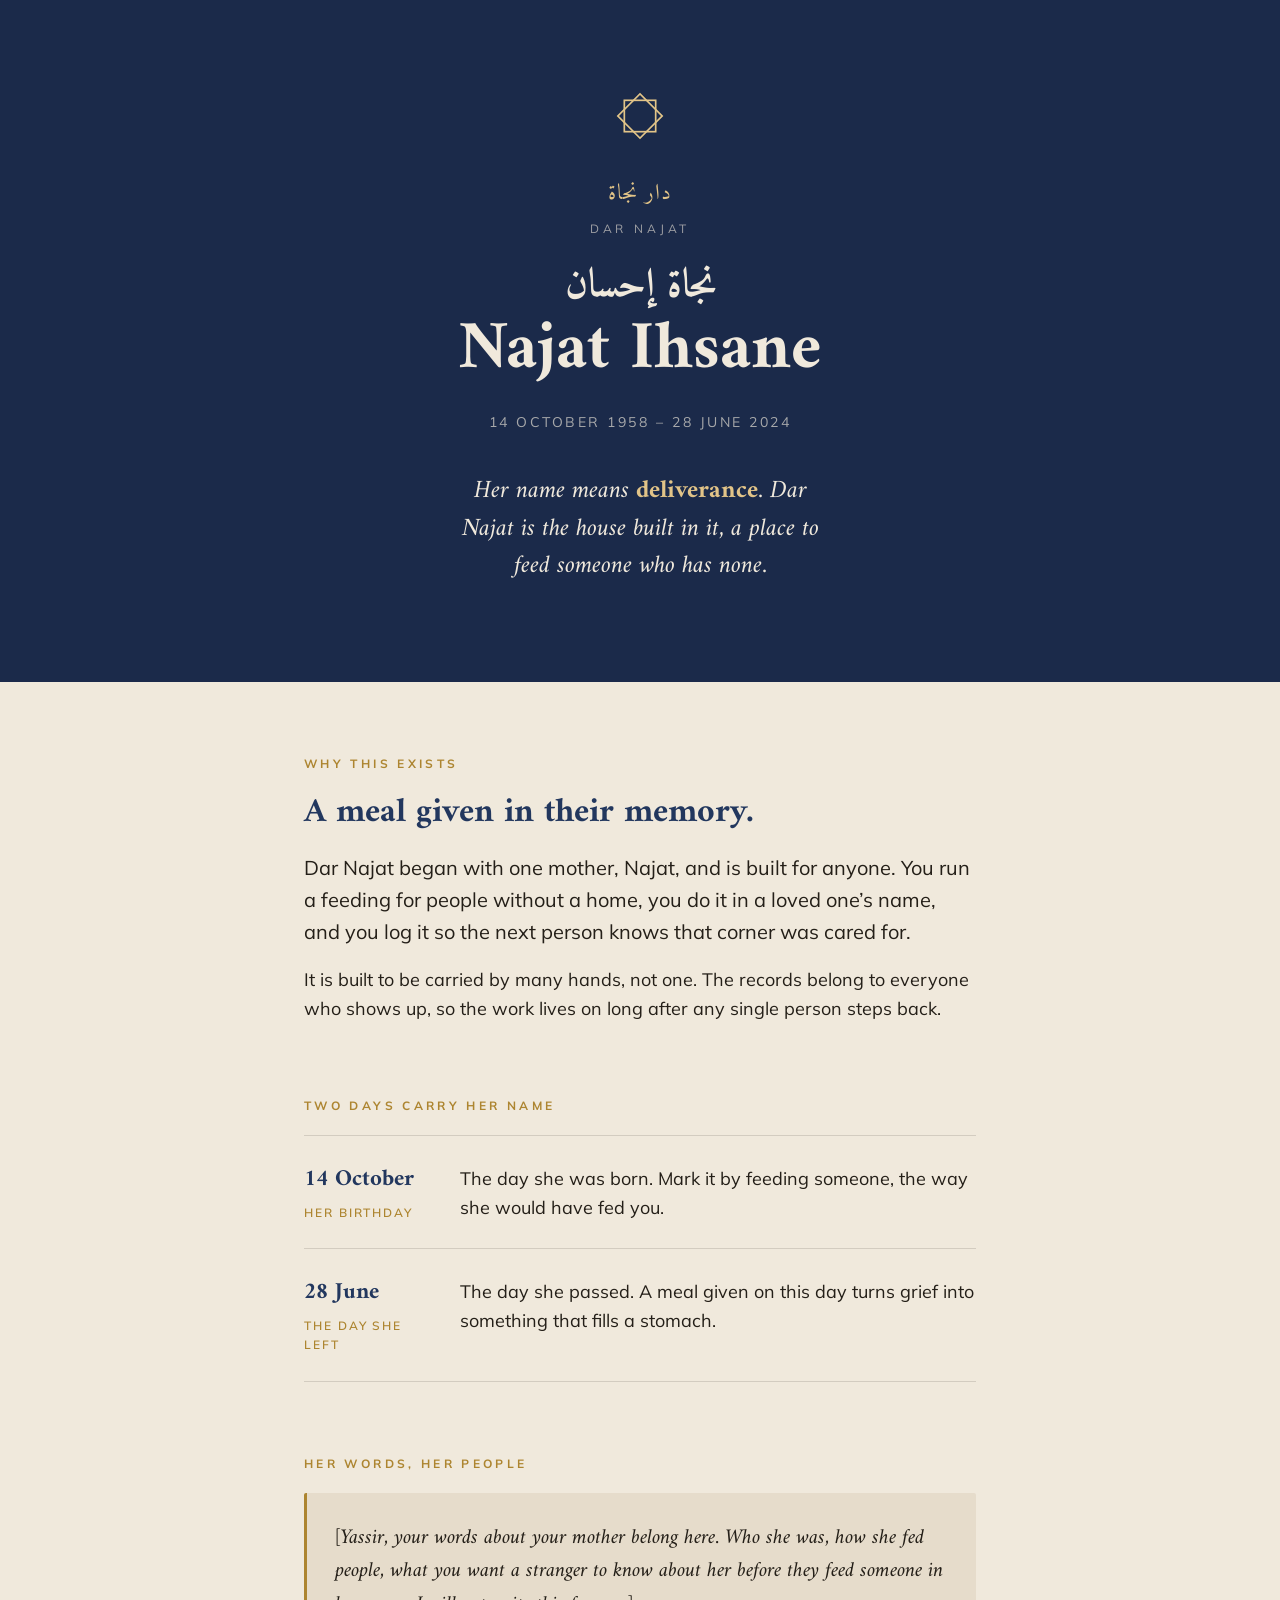
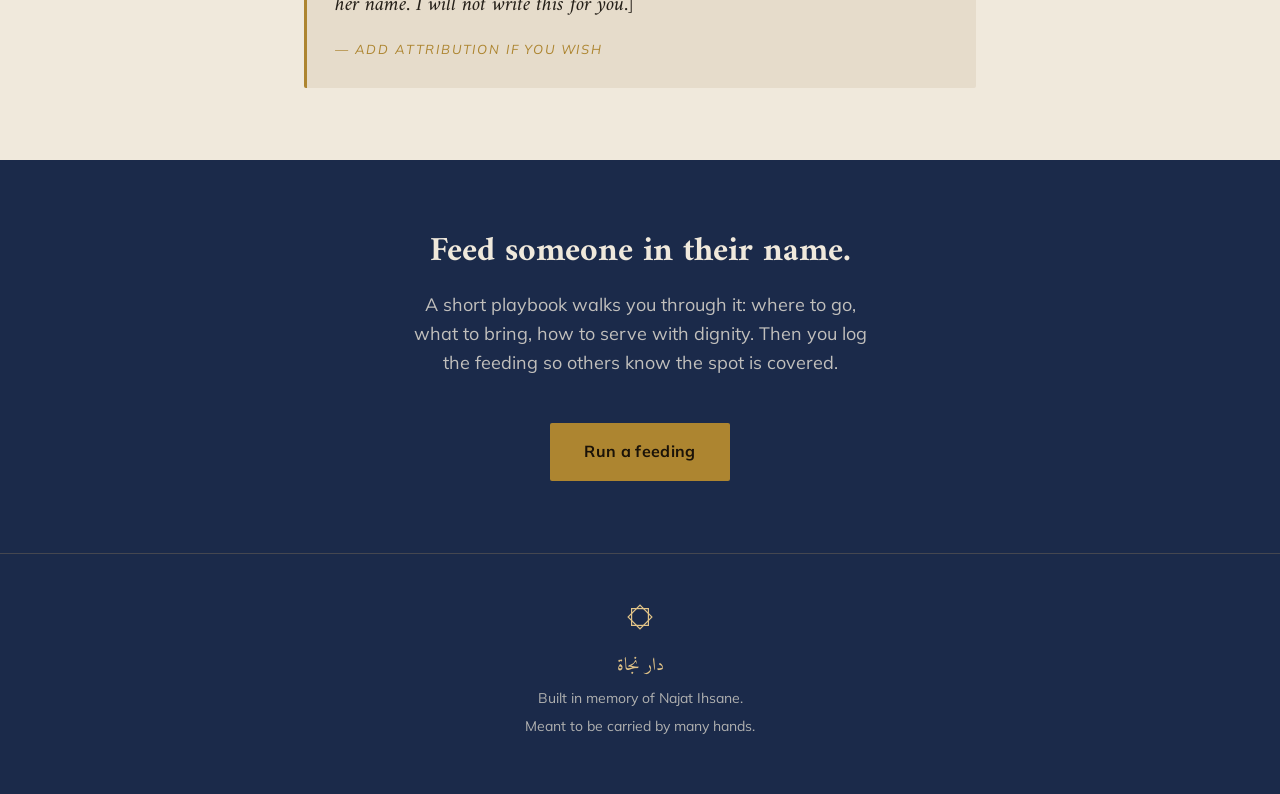
==== index.html @ 906d1a49 "Open to all: neutral language + new share card" ====
<!DOCTYPE html>
<html lang="en">
<head>
<meta charset="UTF-8">
<meta name="viewport" content="width=device-width, initial-scale=1.0">
<title>Dar Najat — In memory of Najat Ihsane</title>
<meta name="description" content="Dar Najat is a house built for good, founded in memory of Najat Ihsane. Feed someone who is hungry, in a loved one’s name.">
<meta name="theme-color" content="#1B2A4A">
<link rel="icon" href="favicon.svg" type="image/svg+xml">
<link rel="icon" href="favicon-32.png" sizes="32x32" type="image/png">
<link rel="apple-touch-icon" href="apple-touch-icon.png">
<meta property="og:type" content="website">
<meta property="og:url" content="https://charity.safjob.com/">
<meta property="og:title" content="Dar Najat — Feed someone in a loved one’s name">
<meta property="og:description" content="A house built in memory of Najat Ihsane. Run a feeding for someone without a home, in a loved one’s name.">
<meta property="og:image" content="https://charity.safjob.com/og.png">
<meta property="og:image:width" content="1200">
<meta property="og:image:height" content="630">
<meta name="twitter:card" content="summary_large_image">
<meta name="twitter:title" content="Dar Najat — Feed someone in a loved one’s name">
<meta name="twitter:description" content="A house built in memory of Najat Ihsane. Run a feeding for someone without a home, in a loved one’s name.">
<meta name="twitter:image" content="https://charity.safjob.com/og.png">
<link rel="preconnect" href="https://fonts.googleapis.com">
<link rel="preconnect" href="https://fonts.gstatic.com" crossorigin>
<link href="https://fonts.googleapis.com/css2?family=Amiri:ital,wght@0,400;0,700;1,400&family=Mulish:wght@400;500;600;700&display=swap" rel="stylesheet">
<style>
  :root {
    --plaster: #F0E9DC;
    --plaster-deep: #E6DCCB;
    --green: #1B2A4A;
    --green-soft: #22375E;
    --ink: #241F18;
    --brass: #AD8530;
    --brass-light: #E2C488;
    --indigo: #2C3566;
    --line: rgba(36, 31, 24, 0.14);
  }

  * { box-sizing: border-box; }

  html { scroll-behavior: smooth; }

  body {
    margin: 0;
    background: var(--plaster);
    color: var(--ink);
    font-family: "Mulish", system-ui, sans-serif;
    font-size: 18px;
    line-height: 1.6;
    -webkit-font-smoothing: antialiased;
  }

  .wrap { width: 100%; max-width: 720px; margin: 0 auto; padding: 0 24px; }

  /* ---------- Hero ---------- */
  .hero {
    background: var(--green);
    color: var(--plaster);
    padding: 88px 0 96px;
    text-align: center;
    position: relative;
    overflow: hidden;
  }

  .star {
    width: 56px;
    height: 56px;
    margin: 0 auto 32px;
    display: block;
    color: var(--brass-light);
  }

  .eyebrow {
    font-family: "Amiri", serif;
    font-size: 22px;
    letter-spacing: 0.04em;
    color: var(--brass-light);
    margin: 0 0 28px;
  }
  .eyebrow .latin {
    display: block;
    font-family: "Mulish", sans-serif;
    font-size: 12px;
    letter-spacing: 0.32em;
    text-transform: uppercase;
    color: rgba(240, 233, 220, 0.62);
    margin-top: 8px;
  }

  .name-ar {
    font-family: "Amiri", serif;
    font-size: 40px;
    font-weight: 700;
    line-height: 1;
    margin: 0 0 10px;
    color: var(--plaster);
  }
  .name {
    font-family: "Amiri", serif;
    font-size: clamp(40px, 9vw, 68px);
    font-weight: 700;
    line-height: 1.04;
    margin: 0;
    color: var(--plaster);
  }

  .dates {
    font-family: "Mulish", sans-serif;
    font-size: 14px;
    letter-spacing: 0.18em;
    text-transform: uppercase;
    color: rgba(240, 233, 220, 0.66);
    margin: 24px 0 0;
  }

  .thesis {
    font-family: "Amiri", serif;
    font-style: italic;
    font-size: clamp(20px, 4vw, 25px);
    line-height: 1.5;
    color: var(--plaster);
    max-width: 30ch;
    margin: 40px auto 0;
  }
  .thesis b { font-style: normal; font-weight: 700; color: var(--brass-light); }

  /* ---------- Sections ---------- */
  section { padding: 72px 0; }

  .label {
    font-family: "Mulish", sans-serif;
    font-size: 12px;
    font-weight: 700;
    letter-spacing: 0.28em;
    text-transform: uppercase;
    color: var(--brass);
    margin: 0 0 20px;
  }

  h2 {
    font-family: "Amiri", serif;
    font-weight: 700;
    font-size: clamp(26px, 5vw, 34px);
    line-height: 1.2;
    margin: 0 0 18px;
    color: var(--green-soft);
  }

  p { margin: 0 0 18px; }
  p:last-child { margin-bottom: 0; }

  .lede { font-size: 20px; }

  /* Two anchor dates */
  .days { border-top: 1px solid var(--line); margin-top: 8px; }
  .day {
    display: flex;
    gap: 24px;
    align-items: baseline;
    padding: 26px 0;
    border-bottom: 1px solid var(--line);
  }
  .day-date {
    font-family: "Amiri", serif;
    font-size: 23px;
    font-weight: 700;
    color: var(--green-soft);
    flex: 0 0 132px;
  }
  .day-date span {
    display: block;
    font-family: "Mulish", sans-serif;
    font-size: 12px;
    font-weight: 600;
    letter-spacing: 0.16em;
    text-transform: uppercase;
    color: var(--brass);
    margin-top: 4px;
  }
  .day-note { margin: 0; color: var(--ink); }

  /* Her story — owner's words */
  .story {
    background: var(--plaster-deep);
    border-left: 3px solid var(--brass);
    padding: 28px 28px;
    border-radius: 2px;
  }
  .story .name-line {
    font-family: "Mulish", sans-serif;
    font-size: 13px;
    letter-spacing: 0.14em;
    text-transform: uppercase;
    color: var(--brass);
    margin: 18px 0 0;
  }
  .story p { font-family: "Amiri", serif; font-size: 21px; font-style: italic; line-height: 1.6; }

  /* CTA */
  .cta-band { background: var(--green); color: var(--plaster); text-align: center; }
  .cta-band h2 { color: var(--plaster); }
  .cta-band p { color: rgba(240, 233, 220, 0.78); max-width: 42ch; margin-left: auto; margin-right: auto; }
  .btn {
    display: inline-block;
    margin-top: 28px;
    background: var(--brass);
    color: #1a1208;
    font-family: "Mulish", sans-serif;
    font-weight: 700;
    font-size: 16px;
    letter-spacing: 0.02em;
    text-decoration: none;
    padding: 16px 34px;
    border-radius: 2px;
    transition: background 0.18s ease;
  }
  .btn:hover { background: var(--brass-light); }
  .btn:focus-visible { outline: 3px solid var(--plaster); outline-offset: 3px; }

  /* Footer */
  footer {
    background: var(--green);
    color: rgba(240, 233, 220, 0.7);
    text-align: center;
    padding: 48px 0 56px;
    border-top: 1px solid rgba(217, 174, 99, 0.22);
  }
  footer .star { width: 30px; height: 30px; margin-bottom: 20px; color: var(--brass-light); }
  footer p { font-size: 14px; margin: 0 0 6px; }
  footer .ar { font-family: "Amiri", serif; font-size: 18px; color: var(--brass-light); }

  a { color: var(--brass); }

  /* Reveal animation */
  .reveal { opacity: 0; transform: translateY(16px); transition: opacity 0.7s ease, transform 0.7s ease; }
  .reveal.in { opacity: 1; transform: none; }

  @media (prefers-reduced-motion: reduce) {
    html { scroll-behavior: auto; }
    .reveal { opacity: 1; transform: none; transition: none; }
  }

  @media (max-width: 540px) {
    .day { flex-direction: column; gap: 6px; }
    .day-date { flex-basis: auto; }
    section { padding: 56px 0; }
  }
</style>
</head>
<body>

  <header class="hero">
    <div class="wrap">
      <svg class="star reveal" viewBox="0 0 100 100" aria-hidden="true" fill="none" stroke="currentColor" stroke-width="3">
        <rect x="22" y="22" width="56" height="56"/>
        <rect x="22" y="22" width="56" height="56" transform="rotate(45 50 50)"/>
      </svg>
      <p class="eyebrow reveal">دار نجاة<span class="latin">Dar Najat</span></p>
      <p class="name-ar reveal">نجاة إحسان</p>
      <h1 class="name reveal">Najat Ihsane</h1>
      <p class="dates reveal">14 October 1958 &ndash; 28 June 2024</p>
      <p class="thesis reveal">Her name means <b>deliverance</b>. Dar Najat is the house built in it, a place to feed someone who has none.</p>
    </div>
  </header>

  <main>
    <section>
      <div class="wrap">
        <p class="label reveal">Why this exists</p>
        <h2 class="reveal">A meal given in their memory.</h2>
        <p class="lede reveal">Dar Najat began with one mother, Najat, and is built for anyone. You run a feeding for people without a home, you do it in a loved one’s name, and you log it so the next person knows that corner was cared for.</p>
        <p class="reveal">It is built to be carried by many hands, not one. The records belong to everyone who shows up, so the work lives on long after any single person steps back.</p>
      </div>
    </section>

    <section style="padding-top:0;">
      <div class="wrap">
        <p class="label reveal">Two days carry her name</p>
        <div class="days reveal">
          <div class="day">
            <div class="day-date">14 October<span>Her birthday</span></div>
            <p class="day-note">The day she was born. Mark it by feeding someone, the way she would have fed you.</p>
          </div>
          <div class="day">
            <div class="day-date">28 June<span>The day she left</span></div>
            <p class="day-note">The day she passed. A meal given on this day turns grief into something that fills a stomach.</p>
          </div>
        </div>
      </div>
    </section>

    <section style="padding-top:0;">
      <div class="wrap">
        <p class="label reveal">Her words, her people</p>
        <div class="story reveal">
          <p>[Yassir, your words about your mother belong here. Who she was, how she fed people, what you want a stranger to know about her before they feed someone in her name. I will not write this for you.]</p>
          <p class="name-line">— add attribution if you wish</p>
        </div>
      </div>
    </section>

    <section class="cta-band">
      <div class="wrap">
        <h2 class="reveal">Feed someone in their name.</h2>
        <p class="reveal">A short playbook walks you through it: where to go, what to bring, how to serve with dignity. Then you log the feeding so others know the spot is covered.</p>
        <a class="btn reveal" href="playbook.html">Run a feeding</a>
      </div>
    </section>
  </main>

  <footer>
    <svg class="star" viewBox="0 0 100 100" aria-hidden="true" fill="none" stroke="currentColor" stroke-width="4">
      <rect x="22" y="22" width="56" height="56"/>
      <rect x="22" y="22" width="56" height="56" transform="rotate(45 50 50)"/>
    </svg>
    <p class="ar">دار نجاة</p>
    <p>Built in memory of Najat Ihsane.</p>
    <p>Meant to be carried by many hands.</p>
  </footer>

  <script>
    (function () {
      var reduce = window.matchMedia("(prefers-reduced-motion: reduce)").matches;
      var items = document.querySelectorAll(".reveal");
      if (reduce || !("IntersectionObserver" in window)) {
        items.forEach(function (el) { el.classList.add("in"); });
        return;
      }
      var io = new IntersectionObserver(function (entries) {
        entries.forEach(function (e) {
          if (e.isIntersecting) { e.target.classList.add("in"); io.unobserve(e.target); }
        });
      }, { threshold: 0.12 });
      items.forEach(function (el) { io.observe(el); });
    })();
  </script>

</body>
</html>
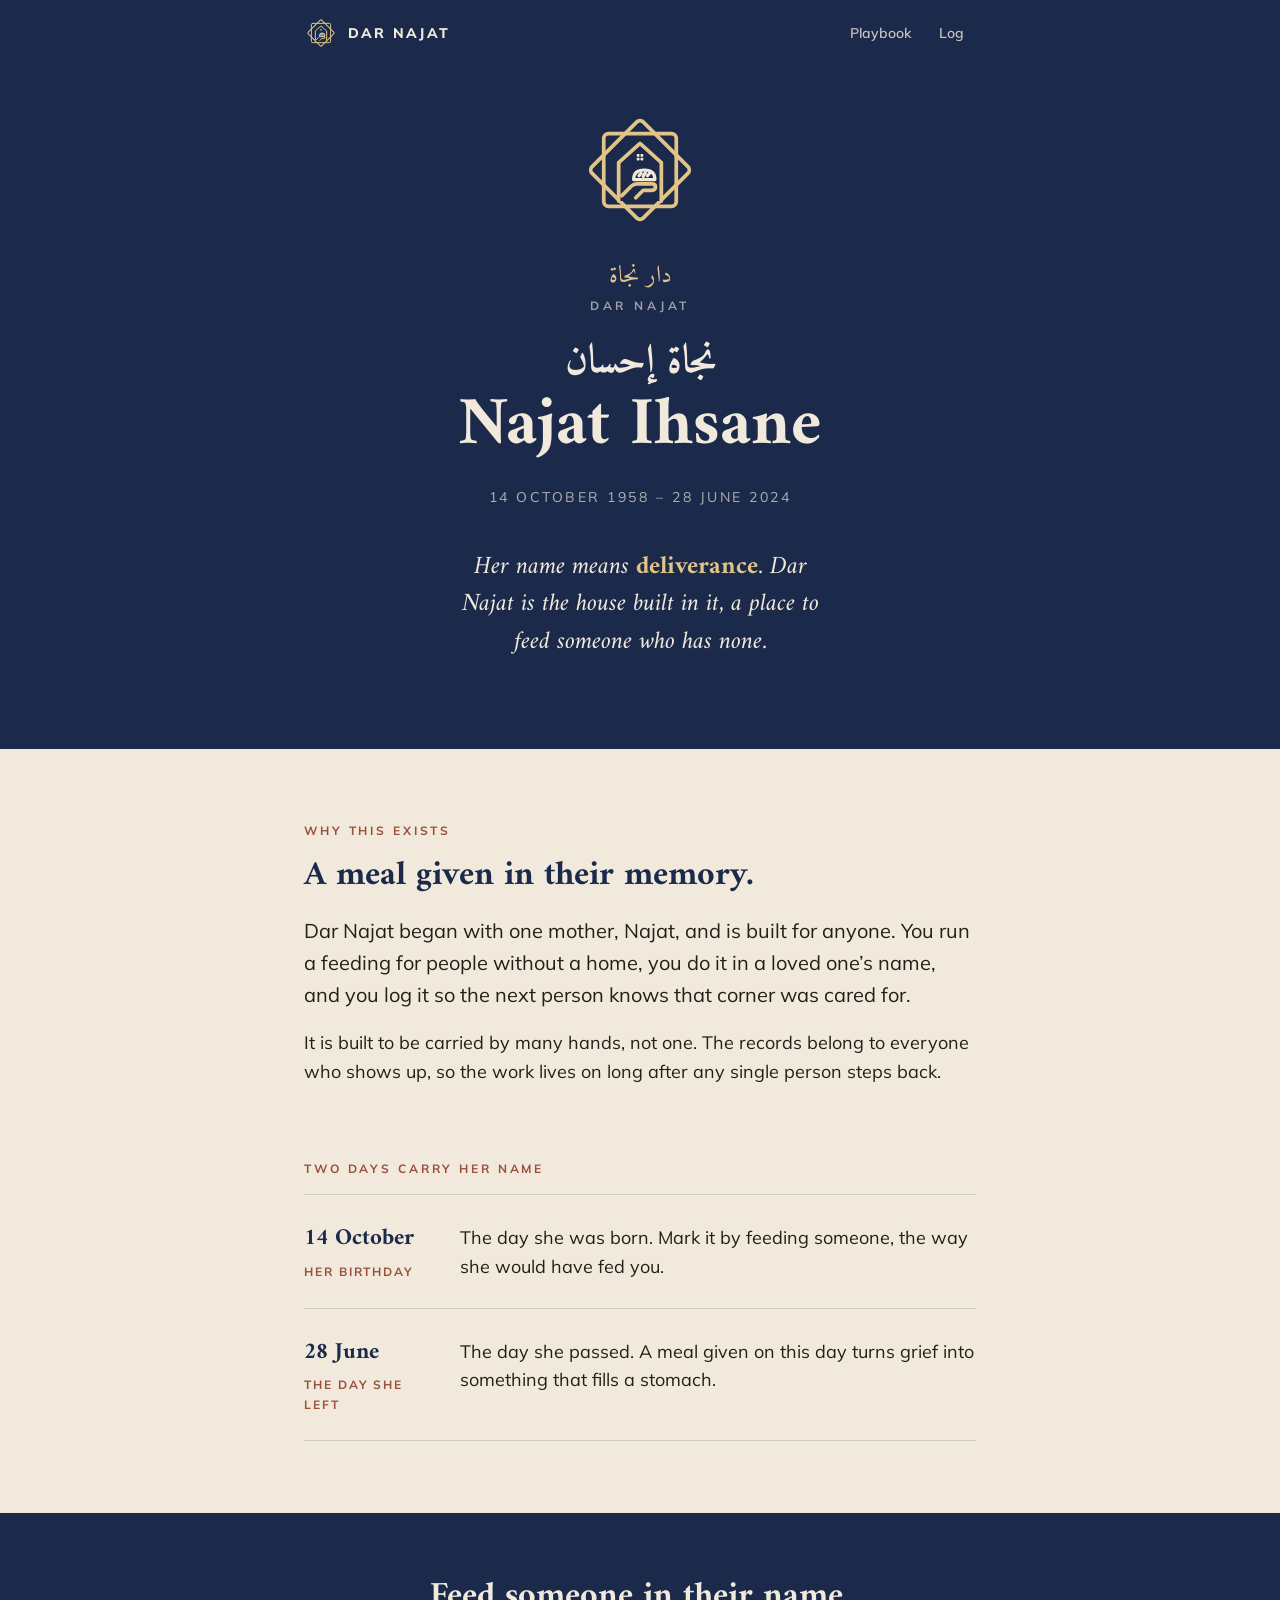
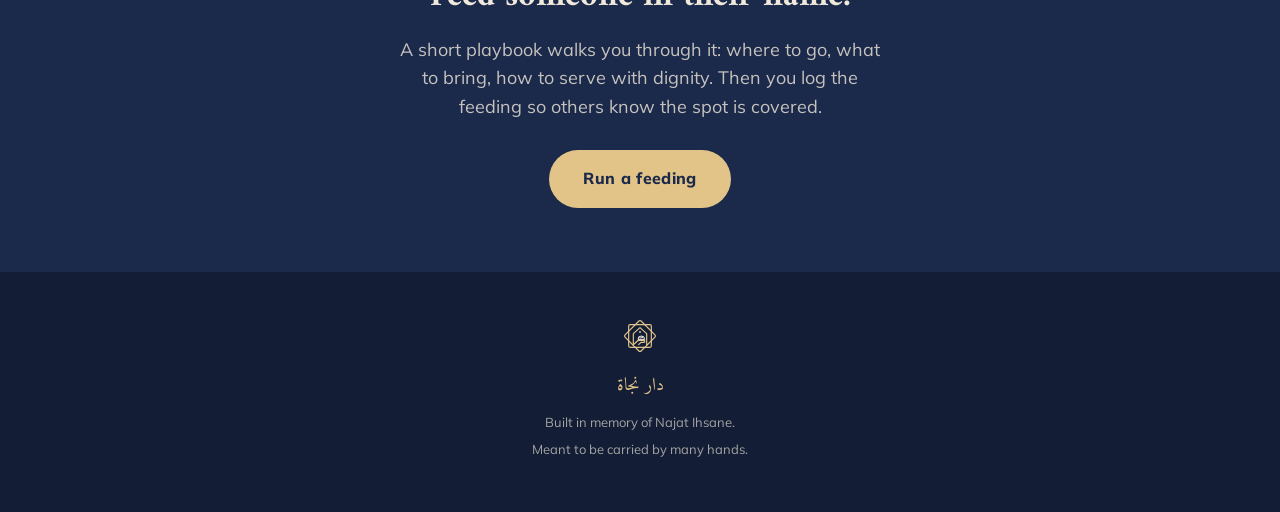
==== commit 9ca0ae8d: "Re-skin with new mark, shared stylesheet, installable app, country field - New mark in hero, nav bar" ====
--- a/index.html
+++ b/index.html
@@ -2,261 +2,91 @@
 <html lang="en">
 <head>
 <meta charset="UTF-8">
-<meta name="viewport" content="width=device-width, initial-scale=1.0">
-<title>Dar Najat — In memory of Najat Ihsane</title>
+<meta name="viewport" content="width=device-width, initial-scale=1.0, viewport-fit=cover">
+<title>Dar Najat · In memory of Najat Ihsane</title>
 <meta name="description" content="Dar Najat is a house built for good, founded in memory of Najat Ihsane. Feed someone who is hungry, in a loved one’s name.">
 <meta name="theme-color" content="#1B2A4A">
+<link rel="manifest" href="manifest.webmanifest">
+<meta name="mobile-web-app-capable" content="yes">
+<meta name="apple-mobile-web-app-capable" content="yes">
+<meta name="apple-mobile-web-app-title" content="Dar Najat">
+<meta name="apple-mobile-web-app-status-bar-style" content="black-translucent">
 <link rel="icon" href="favicon.svg" type="image/svg+xml">
 <link rel="icon" href="favicon-32.png" sizes="32x32" type="image/png">
 <link rel="apple-touch-icon" href="apple-touch-icon.png">
 <meta property="og:type" content="website">
 <meta property="og:url" content="https://charity.safjob.com/">
-<meta property="og:title" content="Dar Najat — Feed someone in a loved one’s name">
+<meta property="og:title" content="Dar Najat · Feed someone in a loved one’s name">
 <meta property="og:description" content="A house built in memory of Najat Ihsane. Run a feeding for someone without a home, in a loved one’s name.">
 <meta property="og:image" content="https://charity.safjob.com/og.png">
 <meta property="og:image:width" content="1200">
 <meta property="og:image:height" content="630">
 <meta name="twitter:card" content="summary_large_image">
-<meta name="twitter:title" content="Dar Najat — Feed someone in a loved one’s name">
+<meta name="twitter:title" content="Dar Najat · Feed someone in a loved one’s name">
 <meta name="twitter:description" content="A house built in memory of Najat Ihsane. Run a feeding for someone without a home, in a loved one’s name.">
 <meta name="twitter:image" content="https://charity.safjob.com/og.png">
 <link rel="preconnect" href="https://fonts.googleapis.com">
 <link rel="preconnect" href="https://fonts.gstatic.com" crossorigin>
-<link href="https://fonts.googleapis.com/css2?family=Amiri:ital,wght@0,400;0,700;1,400&family=Mulish:wght@400;500;600;700&display=swap" rel="stylesheet">
+<link href="https://fonts.googleapis.com/css2?family=Amiri:ital,wght@0,400;0,700;1,400&family=Mulish:wght@400;600;700;800&display=swap" rel="stylesheet">
+<link rel="stylesheet" href="site.css">
+<script>document.documentElement.classList.add("js");</script>
 <style>
-  :root {
-    --plaster: #F0E9DC;
-    --plaster-deep: #E6DCCB;
-    --green: #1B2A4A;
-    --green-soft: #22375E;
-    --ink: #241F18;
-    --brass: #AD8530;
-    --brass-light: #E2C488;
-    --indigo: #2C3566;
-    --line: rgba(36, 31, 24, 0.14);
+  .hero { background: var(--navy); color: var(--ivory); padding: 40px 0 88px; text-align: center; }
+  .hero .mark { width: 128px; height: 128px; margin-bottom: 28px; }
+  .eyebrow { font-family: var(--display); font-size: 24px; color: var(--gold); margin: 0 0 28px; line-height: 1.2; }
+  .eyebrow .latin {
+    display: block; font-family: var(--body); font-size: 12px; font-weight: 700;
+    letter-spacing: 0.32em; text-transform: uppercase; color: rgba(240, 233, 220, 0.62); margin-top: 8px;
   }
+  .name-ar { font-family: var(--display); font-size: 40px; font-weight: 700; line-height: 1; margin: 0 0 10px; }
+  .name { font-family: var(--display); font-size: clamp(40px, 9vw, 68px); font-weight: 700; line-height: 1.04; margin: 0; }
+  .dates { font-size: 14px; letter-spacing: 0.18em; text-transform: uppercase; color: rgba(240, 233, 220, 0.7); margin: 24px 0 0; }
+  .thesis {
+    font-family: var(--display); font-style: italic; font-size: clamp(20px, 4vw, 25px); line-height: 1.5;
+    max-width: 30ch; margin: 40px auto 0;
+  }
+  .thesis b { font-style: normal; font-weight: 700; color: var(--gold); }
 
-  * { box-sizing: border-box; }
-
-  html { scroll-behavior: smooth; }
-
-  body {
-    margin: 0;
-    background: var(--plaster);
-    color: var(--ink);
-    font-family: "Mulish", system-ui, sans-serif;
-    font-size: 18px;
-    line-height: 1.6;
-    -webkit-font-smoothing: antialiased;
-  }
-
-  .wrap { width: 100%; max-width: 720px; margin: 0 auto; padding: 0 24px; }
-
-  /* ---------- Hero ---------- */
-  .hero {
-    background: var(--green);
-    color: var(--plaster);
-    padding: 88px 0 96px;
-    text-align: center;
-    position: relative;
-    overflow: hidden;
-  }
-
-  .star {
-    width: 56px;
-    height: 56px;
-    margin: 0 auto 32px;
-    display: block;
-    color: var(--brass-light);
-  }
-
-  .eyebrow {
-    font-family: "Amiri", serif;
-    font-size: 22px;
-    letter-spacing: 0.04em;
-    color: var(--brass-light);
-    margin: 0 0 28px;
-  }
-  .eyebrow .latin {
-    display: block;
-    font-family: "Mulish", sans-serif;
-    font-size: 12px;
-    letter-spacing: 0.32em;
-    text-transform: uppercase;
-    color: rgba(240, 233, 220, 0.62);
-    margin-top: 8px;
-  }
-
-  .name-ar {
-    font-family: "Amiri", serif;
-    font-size: 40px;
-    font-weight: 700;
-    line-height: 1;
-    margin: 0 0 10px;
-    color: var(--plaster);
-  }
-  .name {
-    font-family: "Amiri", serif;
-    font-size: clamp(40px, 9vw, 68px);
-    font-weight: 700;
-    line-height: 1.04;
-    margin: 0;
-    color: var(--plaster);
-  }
-
-  .dates {
-    font-family: "Mulish", sans-serif;
-    font-size: 14px;
-    letter-spacing: 0.18em;
-    text-transform: uppercase;
-    color: rgba(240, 233, 220, 0.66);
-    margin: 24px 0 0;
-  }
-
-  .thesis {
-    font-family: "Amiri", serif;
-    font-style: italic;
-    font-size: clamp(20px, 4vw, 25px);
-    line-height: 1.5;
-    color: var(--plaster);
-    max-width: 30ch;
-    margin: 40px auto 0;
-  }
-  .thesis b { font-style: normal; font-weight: 700; color: var(--brass-light); }
-
-  /* ---------- Sections ---------- */
-  section { padding: 72px 0; }
-
-  .label {
-    font-family: "Mulish", sans-serif;
-    font-size: 12px;
-    font-weight: 700;
-    letter-spacing: 0.28em;
-    text-transform: uppercase;
-    color: var(--brass);
-    margin: 0 0 20px;
-  }
-
-  h2 {
-    font-family: "Amiri", serif;
-    font-weight: 700;
-    font-size: clamp(26px, 5vw, 34px);
-    line-height: 1.2;
-    margin: 0 0 18px;
-    color: var(--green-soft);
-  }
-
+  section { padding-block: 72px; }
+  section.tight { padding-top: 0; }
+  h2 { font-family: var(--display); font-weight: 700; font-size: clamp(26px, 5vw, 34px); line-height: 1.2; margin: 0 0 18px; color: var(--navy); }
   p { margin: 0 0 18px; }
   p:last-child { margin-bottom: 0; }
-
   .lede { font-size: 20px; }
 
-  /* Two anchor dates */
   .days { border-top: 1px solid var(--line); margin-top: 8px; }
-  .day {
-    display: flex;
-    gap: 24px;
-    align-items: baseline;
-    padding: 26px 0;
-    border-bottom: 1px solid var(--line);
+  .day { display: flex; gap: 24px; align-items: baseline; padding: 26px 0; border-bottom: 1px solid var(--line); }
+  .day-date { font-family: var(--display); font-size: 23px; font-weight: 700; color: var(--navy); flex: 0 0 132px; }
+  .day-date span {
+    display: block; font-family: var(--body); font-size: 12px; font-weight: 700;
+    letter-spacing: 0.16em; text-transform: uppercase; color: var(--terra); margin-top: 4px;
   }
-  .day-date {
-    font-family: "Amiri", serif;
-    font-size: 23px;
-    font-weight: 700;
-    color: var(--green-soft);
-    flex: 0 0 132px;
-  }
-  .day-date span {
-    display: block;
-    font-family: "Mulish", sans-serif;
-    font-size: 12px;
-    font-weight: 600;
-    letter-spacing: 0.16em;
-    text-transform: uppercase;
-    color: var(--brass);
-    margin-top: 4px;
-  }
-  .day-note { margin: 0; color: var(--ink); }
-
-  /* Her story — owner's words */
-  .story {
-    background: var(--plaster-deep);
-    border-left: 3px solid var(--brass);
-    padding: 28px 28px;
-    border-radius: 2px;
-  }
-  .story .name-line {
-    font-family: "Mulish", sans-serif;
-    font-size: 13px;
-    letter-spacing: 0.14em;
-    text-transform: uppercase;
-    color: var(--brass);
-    margin: 18px 0 0;
-  }
-  .story p { font-family: "Amiri", serif; font-size: 21px; font-style: italic; line-height: 1.6; }
-
-  /* CTA */
-  .cta-band { background: var(--green); color: var(--plaster); text-align: center; }
-  .cta-band h2 { color: var(--plaster); }
-  .cta-band p { color: rgba(240, 233, 220, 0.78); max-width: 42ch; margin-left: auto; margin-right: auto; }
-  .btn {
-    display: inline-block;
-    margin-top: 28px;
-    background: var(--brass);
-    color: #1a1208;
-    font-family: "Mulish", sans-serif;
-    font-weight: 700;
-    font-size: 16px;
-    letter-spacing: 0.02em;
-    text-decoration: none;
-    padding: 16px 34px;
-    border-radius: 2px;
-    transition: background 0.18s ease;
-  }
-  .btn:hover { background: var(--brass-light); }
-  .btn:focus-visible { outline: 3px solid var(--plaster); outline-offset: 3px; }
-
-  /* Footer */
-  footer {
-    background: var(--green);
-    color: rgba(240, 233, 220, 0.7);
-    text-align: center;
-    padding: 48px 0 56px;
-    border-top: 1px solid rgba(217, 174, 99, 0.22);
-  }
-  footer .star { width: 30px; height: 30px; margin-bottom: 20px; color: var(--brass-light); }
-  footer p { font-size: 14px; margin: 0 0 6px; }
-  footer .ar { font-family: "Amiri", serif; font-size: 18px; color: var(--brass-light); }
-
-  a { color: var(--brass); }
-
-  /* Reveal animation */
-  .reveal { opacity: 0; transform: translateY(16px); transition: opacity 0.7s ease, transform 0.7s ease; }
-  .reveal.in { opacity: 1; transform: none; }
-
-  @media (prefers-reduced-motion: reduce) {
-    html { scroll-behavior: auto; }
-    .reveal { opacity: 1; transform: none; transition: none; }
-  }
+  .day-note { margin: 0; }
 
   @media (max-width: 540px) {
     .day { flex-direction: column; gap: 6px; }
     .day-date { flex-basis: auto; }
-    section { padding: 56px 0; }
+    section { padding-block: 56px; }
   }
 </style>
 </head>
 <body>
 
+  <div class="topbar">
+    <div class="wrap">
+      <a class="brand" href="./" aria-current="page"><img src="mark-on-navy.svg" alt=""><span>DAR NAJAT</span></a>
+      <nav class="nav" aria-label="Main">
+        <a href="playbook.html">Playbook</a>
+        <a href="log.html">Log</a>
+      </nav>
+    </div>
+  </div>
+
   <header class="hero">
     <div class="wrap">
-      <svg class="star reveal" viewBox="0 0 100 100" aria-hidden="true" fill="none" stroke="currentColor" stroke-width="3">
-        <rect x="22" y="22" width="56" height="56"/>
-        <rect x="22" y="22" width="56" height="56" transform="rotate(45 50 50)"/>
-      </svg>
-      <p class="eyebrow reveal">دار نجاة<span class="latin">Dar Najat</span></p>
-      <p class="name-ar reveal">نجاة إحسان</p>
+      <img class="mark reveal" src="mark-on-navy.svg" alt="Dar Najat mark: a Moroccan zellige star around a house, with an open hand offering bread">
+      <p class="eyebrow reveal" lang="ar" dir="rtl">دار نجاة<span class="latin" lang="en" dir="ltr">Dar Najat</span></p>
+      <p class="name-ar reveal" lang="ar" dir="rtl">نجاة إحسان</p>
       <h1 class="name reveal">Najat Ihsane</h1>
       <p class="dates reveal">14 October 1958 &ndash; 28 June 2024</p>
       <p class="thesis reveal">Her name means <b>deliverance</b>. Dar Najat is the house built in it, a place to feed someone who has none.</p>
@@ -273,7 +103,7 @@
       </div>
     </section>
 
-    <section style="padding-top:0;">
+    <section class="tight">
       <div class="wrap">
         <p class="label reveal">Two days carry her name</p>
         <div class="days reveal">
@@ -289,15 +119,15 @@
       </div>
     </section>
 
-    <section style="padding-top:0;">
+    <!-- Her story. Hidden until Yassir writes it in his own words. To publish:
+         remove this comment wrapper and replace the bracketed text.
+    <section class="tight">
       <div class="wrap">
-        <p class="label reveal">Her words, her people</p>
-        <div class="story reveal">
-          <p>[Yassir, your words about your mother belong here. Who she was, how she fed people, what you want a stranger to know about her before they feed someone in her name. I will not write this for you.]</p>
-          <p class="name-line">— add attribution if you wish</p>
-        </div>
+        <p class="label">Her words, her people</p>
+        <div class="story"><p>[Yassir's words about his mother]</p></div>
       </div>
     </section>
+    -->
 
     <section class="cta-band">
       <div class="wrap">
@@ -309,19 +139,16 @@
   </main>
 
   <footer>
-    <svg class="star" viewBox="0 0 100 100" aria-hidden="true" fill="none" stroke="currentColor" stroke-width="4">
-      <rect x="22" y="22" width="56" height="56"/>
-      <rect x="22" y="22" width="56" height="56" transform="rotate(45 50 50)"/>
-    </svg>
-    <p class="ar">دار نجاة</p>
+    <img src="mark-on-navy-deep.svg" alt="">
+    <p class="ar" lang="ar" dir="rtl">دار نجاة</p>
     <p>Built in memory of Najat Ihsane.</p>
     <p>Meant to be carried by many hands.</p>
   </footer>
 
   <script>
     (function () {
+      var items = document.querySelectorAll(".reveal");
       var reduce = window.matchMedia("(prefers-reduced-motion: reduce)").matches;
-      var items = document.querySelectorAll(".reveal");
       if (reduce || !("IntersectionObserver" in window)) {
         items.forEach(function (el) { el.classList.add("in"); });
         return;
--- a/site.css
+++ b/site.css
@@ -0,0 +1,101 @@
+/* Dar Najat shared styles. Colors and type live here once; pages add only what is theirs. */
+:root {
+  --navy: #1B2A4A;
+  --navy-soft: #22375E;
+  --navy-deep: #131E36;
+  --gold: #E2C488;        /* on navy only */
+  --brass: #AD8530;       /* marks and ornaments on ivory, never body text (2.8:1) */
+  --terra: #9A4F3A;       /* labels and "help needed" accents on ivory (4.9:1) */
+  --terra-soft: #F3DED5;
+  --ivory: #F0E9DC;
+  --ivory-deep: #E6DCCB;
+  --field: #FBF7EF;
+  --ink: #241F18;
+  --muted: rgba(36, 31, 24, 0.66);
+  --line: rgba(36, 31, 24, 0.14);
+  --on-navy: rgba(240, 233, 220, 0.8);
+
+  --display: "Amiri", "Times New Roman", serif;
+  --body: "Mulish", system-ui, -apple-system, "Segoe UI", sans-serif;
+}
+
+* { box-sizing: border-box; }
+html { scroll-behavior: smooth; }
+body {
+  margin: 0;
+  background: var(--ivory);
+  color: var(--ink);
+  font-family: var(--body);
+  font-size: 18px;
+  line-height: 1.6;
+  -webkit-font-smoothing: antialiased;
+}
+a { color: var(--terra); }
+h1, h2 { text-wrap: balance; }
+
+.wrap {
+  width: 100%;
+  max-width: 720px;
+  margin: 0 auto;
+  padding-left: max(24px, env(safe-area-inset-left, 0px));
+  padding-right: max(24px, env(safe-area-inset-right, 0px));
+}
+
+/* Top bar: same on every page, sits under the phone's status bar when installed */
+.topbar { background: var(--navy); padding-top: env(safe-area-inset-top, 0px); }
+.topbar .wrap { display: flex; align-items: center; justify-content: space-between; gap: 16px; padding-block: 14px; }
+.brand { display: flex; align-items: center; gap: 10px; text-decoration: none; color: var(--ivory); }
+.brand img { width: 34px; height: 34px; display: block; }
+.brand span { font-weight: 800; font-size: 14px; letter-spacing: 0.16em; }
+.nav { display: flex; gap: 4px; }
+.nav a {
+  color: var(--on-navy); text-decoration: none; font-size: 14px; font-weight: 600;
+  padding: 8px 12px; border-radius: 999px;
+}
+.nav a:hover { color: var(--gold); }
+.nav a[aria-current="page"] { color: var(--navy); background: var(--gold); }
+@media (max-width: 400px) { .brand span { display: none; } }
+
+/* Hero mark */
+.mark { display: block; margin: 0 auto; }
+
+/* Section label: small caps over headings */
+.label {
+  font-size: 12px; font-weight: 700; letter-spacing: 0.24em; text-transform: uppercase;
+  color: var(--terra); margin: 0 0 16px;
+}
+
+/* Buttons */
+.btn {
+  display: inline-block; background: var(--gold); color: var(--navy);
+  font-family: var(--body); font-weight: 800; font-size: 16px; letter-spacing: 0.02em;
+  text-decoration: none; padding: 16px 34px; border-radius: 999px; border: 0; cursor: pointer;
+  transition: background 0.18s ease, transform 0.18s ease;
+}
+.btn:hover { background: #EBD3A0; }
+.btn:active { transform: scale(0.98); }
+.btn:focus-visible { outline: 3px solid var(--ivory); outline-offset: 3px; }
+
+/* Navy band used for calls to action */
+.cta-band { background: var(--navy); color: var(--ivory); text-align: center; padding-block: 64px; }
+.cta-band h2 { color: var(--ivory); }
+.cta-band p { color: var(--on-navy); max-width: 44ch; margin: 14px auto 0; }
+.cta-band .btn { margin-top: 28px; }
+
+/* Footer */
+footer {
+  background: var(--navy-deep); color: rgba(240, 233, 220, 0.66); text-align: center;
+  padding: 44px 0 calc(52px + env(safe-area-inset-bottom, 0px));
+}
+footer img { width: 40px; height: 40px; margin: 0 auto 16px; display: block; }
+footer p { font-size: 13px; margin: 0 0 6px; }
+footer .ar { font-family: var(--display); font-size: 18px; color: var(--gold); margin-bottom: 12px; }
+footer .src { font-size: 12px; color: rgba(240, 233, 220, 0.5); max-width: 52ch; margin: 16px auto 0; line-height: 1.5; }
+
+/* Gentle reveal; content is visible without script */
+.js .reveal { opacity: 0; transform: translateY(14px); transition: opacity 0.6s ease, transform 0.6s ease; }
+.js .reveal.in { opacity: 1; transform: none; }
+@media (prefers-reduced-motion: reduce) {
+  html { scroll-behavior: auto; }
+  .js .reveal { opacity: 1; transform: none; transition: none; }
+}
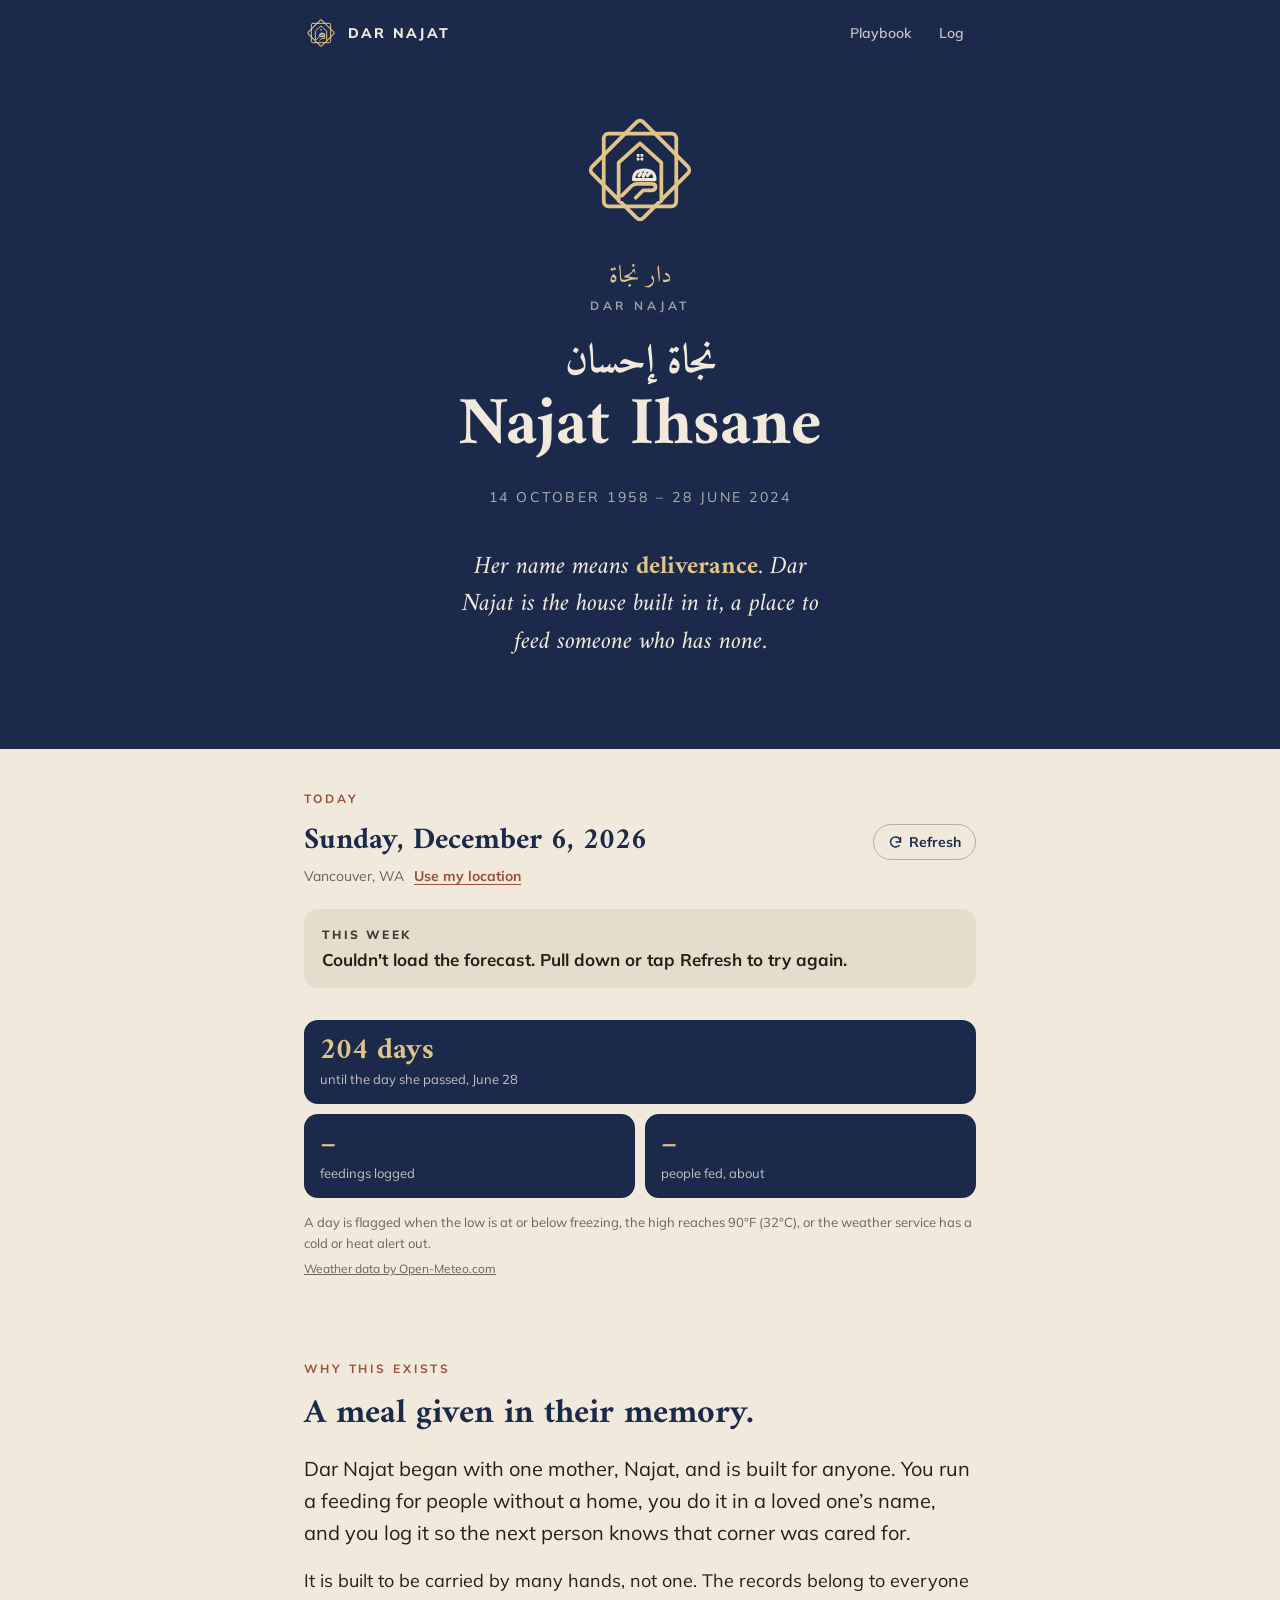
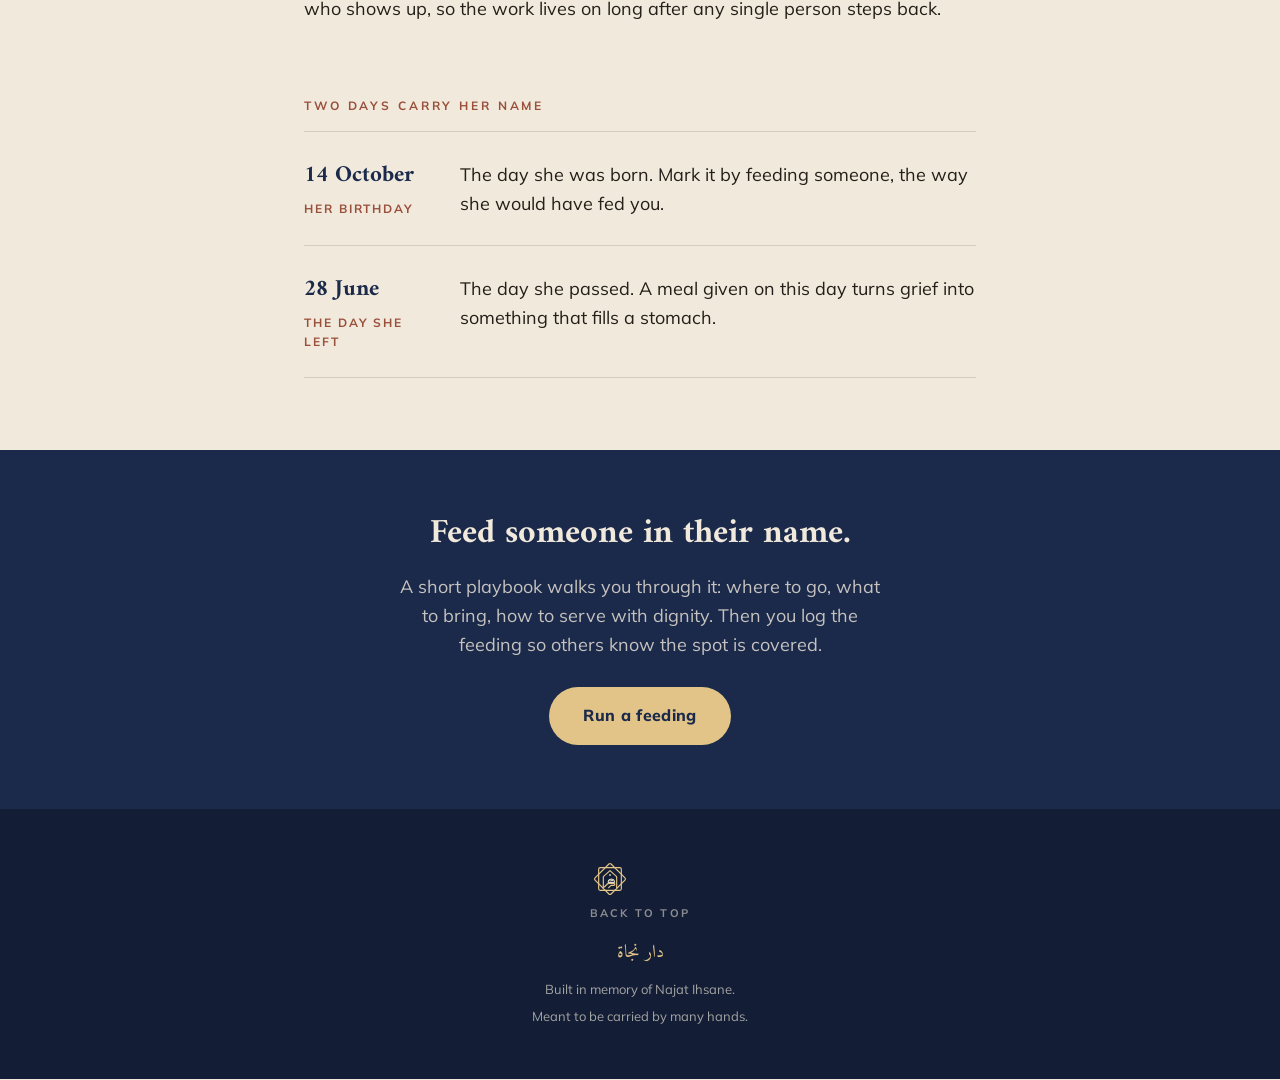
==== commit 27f19095: "Today panel, pull to refresh, footer home button - Home page Today panel: date, countdown to the nex" ====
--- a/index.html
+++ b/index.html
@@ -47,6 +47,51 @@
   }
   .thesis b { font-style: normal; font-weight: 700; color: var(--gold); }
 
+  /* Today panel */
+  .today { padding-block: 40px 8px; }
+  .today-head { display: flex; justify-content: space-between; align-items: flex-start; gap: 16px; }
+  .today-date { font-family: var(--display); font-weight: 700; font-size: clamp(24px, 5vw, 30px); line-height: 1.15; color: var(--navy); margin: 0; }
+  .today-place { font-size: 14px; color: var(--muted); margin: 6px 0 0; display: flex; flex-wrap: wrap; gap: 4px 10px; align-items: center; }
+  .linkish { font: inherit; font-weight: 700; color: var(--terra); background: none; border: 0; padding: 0; cursor: pointer; text-decoration: underline; text-underline-offset: 3px; }
+  .refresh {
+    flex: 0 0 auto; display: inline-flex; align-items: center; gap: 6px;
+    font-family: var(--body); font-size: 14px; font-weight: 700; color: var(--navy);
+    background: transparent; border: 1px solid rgba(27,42,74,0.3); border-radius: 999px; padding: 8px 14px; cursor: pointer;
+  }
+  .refresh:hover { border-color: var(--navy); }
+  .refresh:focus-visible, .linkish:focus-visible { outline: 3px solid var(--navy); outline-offset: 2px; }
+  .refresh svg { width: 15px; height: 15px; }
+  .refresh.spin svg { animation: spin 0.8s linear infinite; }
+  @keyframes spin { to { transform: rotate(360deg); } }
+
+  .need { margin: 22px 0 0; border-radius: 14px; padding: 16px 18px; display: grid; gap: 4px; }
+  .need.on { background: var(--terra); color: #FFFFFF; }
+  .need.off { background: var(--ivory-deep); color: var(--ink); }
+  .need .k { font-size: 12px; font-weight: 800; letter-spacing: 0.2em; text-transform: uppercase; opacity: 0.85; }
+  .need .v { font-size: 17px; font-weight: 700; line-height: 1.4; }
+  .need ul { margin: 6px 0 0; padding-left: 18px; font-size: 15px; font-weight: 600; }
+
+  .days7 { display: grid; grid-template-columns: repeat(7, minmax(0, 1fr)); gap: 6px; margin: 16px 0 0; }
+  .d { border-radius: 12px; background: var(--field); border: 1px solid var(--line); padding: 10px 4px; text-align: center; display: grid; gap: 2px; font-variant-numeric: tabular-nums; }
+  .d .dn { font-size: 12px; font-weight: 800; letter-spacing: 0.06em; text-transform: uppercase; color: var(--navy); }
+  .d .ds { font-size: 11px; color: var(--muted); line-height: 1.2; min-height: 2.4em; display: grid; place-items: center; }
+  .d .hi { font-size: 15px; font-weight: 800; color: var(--ink); }
+  .d .lo { font-size: 13px; color: var(--muted); }
+  .d .pp { font-size: 11px; color: var(--navy); }
+  .d.flag { border-color: var(--terra); background: var(--terra-soft); }
+  .d.flag .dn, .d.flag .lo { color: var(--terra); font-weight: 800; }
+  .d .chip { font-size: 10px; font-weight: 800; letter-spacing: 0.06em; text-transform: uppercase; color: #FFFFFF; background: var(--terra); border-radius: 999px; padding: 1px 6px; justify-self: center; }
+  @media (max-width: 420px) { .days7 { gap: 4px; } .d { padding: 8px 2px; } .d .ds { font-size: 10px; } }
+
+  .tiles2 { display: grid; grid-template-columns: repeat(2, minmax(0, 1fr)); gap: 10px; margin: 16px 0 0; }
+  .tiles2 .tile:first-child { grid-column: 1 / -1; }
+  .tile { border-radius: 14px; padding: 14px 16px; background: var(--navy); color: var(--ivory); display: grid; gap: 2px; }
+  .tile .n { font-family: var(--display); font-weight: 700; font-size: 30px; line-height: 1.1; color: var(--gold); font-variant-numeric: tabular-nums; }
+  .tile .t { font-size: 13px; color: var(--on-navy); }
+  .rule { font-size: 13px; color: var(--muted); margin: 14px 0 0; }
+  .credit { font-size: 12px; color: var(--muted); margin: 6px 0 0; }
+  .credit a { color: var(--muted); }
+
   section { padding-block: 72px; }
   section.tight { padding-top: 0; }
   h2 { font-family: var(--display); font-weight: 700; font-size: clamp(26px, 5vw, 34px); line-height: 1.2; margin: 0 0 18px; color: var(--navy); }
@@ -70,7 +115,7 @@
   }
 </style>
 </head>
-<body>
+<body id="top">
 
   <div class="topbar">
     <div class="wrap">
@@ -94,6 +139,38 @@
   </header>
 
   <main>
+
+  <section class="today" aria-labelledby="today-date">
+    <div class="wrap">
+      <p class="label">Today</p>
+      <div class="today-head">
+        <div>
+          <h2 class="today-date" id="today-date">&nbsp;</h2>
+          <p class="today-place"><span id="place">Vancouver, WA</span><button type="button" class="linkish" id="use-loc">Use my location</button></p>
+        </div>
+        <button type="button" class="refresh" id="t-refresh" aria-label="Refresh today's weather and counts">
+          <svg viewBox="0 0 24 24" fill="none" stroke="currentColor" stroke-width="2.4" stroke-linecap="round" stroke-linejoin="round" aria-hidden="true"><path d="M20 11a8 8 0 1 0-2.3 5.7"/><path d="M20 4v7h-7"/></svg>
+          Refresh
+        </button>
+      </div>
+
+      <div class="need off" id="need" aria-live="polite">
+        <span class="k">This week</span>
+        <span class="v">Loading the forecast…</span>
+      </div>
+
+      <div class="days7" id="days7" aria-label="Seven-day forecast"></div>
+
+      <div class="tiles2">
+        <div class="tile"><span class="n" id="anchor-n">&nbsp;</span><span class="t" id="anchor-t">&nbsp;</span></div>
+        <div class="tile"><span class="n" id="count-f">&ndash;</span><span class="t" id="count-f-t">feedings logged</span></div>
+        <div class="tile"><span class="n" id="count-p">&ndash;</span><span class="t">people fed, about</span></div>
+      </div>
+
+      <p class="rule">A day is flagged when the low is at or below freezing, the high reaches 90°F (32°C), or the weather service has a cold or heat alert out.</p>
+      <p class="credit" id="credit"><a href="https://open-meteo.com/" rel="noopener">Weather data by Open-Meteo.com</a></p>
+    </div>
+  </section>
     <section>
       <div class="wrap">
         <p class="label reveal">Why this exists</p>
@@ -139,7 +216,7 @@
   </main>
 
   <footer>
-    <img src="mark-on-navy-deep.svg" alt="">
+    <a class="home-link" href="#top" aria-label="Back to top"><img src="mark-on-navy-deep.svg" alt=""><span>Back to top</span></a>
     <p class="ar" lang="ar" dir="rtl">دار نجاة</p>
     <p>Built in memory of Najat Ihsane.</p>
     <p>Meant to be carried by many hands.</p>
@@ -162,5 +239,198 @@
     })();
   </script>
 
+
+  <script>
+  (function () {
+    var SUPABASE_URL = "https://nvacylouzxbahpnwqcrc.supabase.co";
+    var SUPABASE_ANON_KEY = "eyJhbGciOiJIUzI1NiIsInR5cCI6IkpXVCJ9.eyJpc3MiOiJzdXBhYmFzZSIsInJlZiI6Im52YWN5bG91enhiYWhwbndxY3JjIiwicm9sZSI6ImFub24iLCJpYXQiOjE3Nzk5MDY1MzgsImV4cCI6MjA5NTQ4MjUzOH0.495k-Aj9Er6YbWRC2xdeFqbV9RsbsCGiI56y-UQcZ4Q";
+    var DEFAULT = { lat: 45.6387, lon: -122.6615, name: "Vancouver, WA", us: true };
+    var CACHE_MIN = 30; // keep weather requests light; well under Open-Meteo's daily limit
+
+    function store(k, v) { try { localStorage.setItem(k, JSON.stringify(v)); } catch (e) {} }
+    function load(k) { try { return JSON.parse(localStorage.getItem(k)); } catch (e) { return null; } }
+
+    var loc = load("dn_loc") || DEFAULT;
+    var region = (navigator.language || "en-US").split("-")[1] || "US";
+    var useF = ["US", "LR", "MM"].indexOf(region.toUpperCase()) !== -1;
+    var $ = function (id) { return document.getElementById(id); };
+
+    // ---- Date and the next day in her name
+    function paintDate() {
+      var now = new Date();
+      $("today-date").textContent = now.toLocaleDateString("en-US", { weekday: "long", month: "long", day: "numeric", year: "numeric" });
+      var y = now.getFullYear(), today = new Date(y, now.getMonth(), now.getDate());
+      var anchors = [
+        { m: 9, d: 14, what: "her birthday" },
+        { m: 5, d: 28, what: "the day she passed" }
+      ].map(function (a) {
+        var t = new Date(y, a.m, a.d);
+        if (t < today) t = new Date(y + 1, a.m, a.d);
+        return { t: t, what: a.what, days: Math.round((t - today) / 86400000) };
+      }).sort(function (a, b) { return a.days - b.days; });
+      var next = anchors[0];
+      if (next.days === 0) {
+        $("anchor-n").textContent = "Today";
+        $("anchor-t").textContent = "is " + next.what + ". Feed someone in her name.";
+      } else {
+        $("anchor-n").textContent = next.days + (next.days === 1 ? " day" : " days");
+        $("anchor-t").textContent = "until " + next.what + ", " + next.t.toLocaleDateString("en-US", { month: "long", day: "numeric" });
+      }
+    }
+
+    // ---- Weather
+    function sky(code) {
+      if (code === 0) return "Clear";
+      if (code <= 2) return "Partly cloudy";
+      if (code === 3) return "Cloudy";
+      if (code === 45 || code === 48) return "Fog";
+      if (code >= 51 && code <= 57) return "Drizzle";
+      if (code >= 61 && code <= 67) return "Rain";
+      if (code >= 71 && code <= 77) return "Snow";
+      if (code >= 80 && code <= 82) return "Showers";
+      if (code === 85 || code === 86) return "Snow showers";
+      if (code >= 95) return "Storms";
+      return "";
+    }
+    var FREEZE = useF ? 32 : 0, HOT = useF ? 90 : 32, U = useF ? "°F" : "°C";
+
+    async function getForecast(force) {
+      var key = "dn_wx_" + loc.lat.toFixed(2) + "_" + loc.lon.toFixed(2) + "_" + U;
+      var hit = load(key);
+      if (!force && hit && Date.now() - hit.at < CACHE_MIN * 60000) return hit.data;
+      var url = "https://api.open-meteo.com/v1/forecast?latitude=" + loc.lat + "&longitude=" + loc.lon +
+        "&daily=weather_code,temperature_2m_max,temperature_2m_min,precipitation_probability_max" +
+        "&timezone=auto&forecast_days=7" + (useF ? "&temperature_unit=fahrenheit" : "");
+      var r = await fetch(url);
+      if (!r.ok) throw new Error("forecast " + r.status);
+      var data = await r.json();
+      store(key, { at: Date.now(), data: data });
+      return data;
+    }
+
+    // Cold and heat alerts from the U.S. National Weather Service (US locations only).
+    async function getAlerts() {
+      var r = await fetch("https://api.weather.gov/alerts/active?point=" + loc.lat.toFixed(4) + "," + loc.lon.toFixed(4),
+        { headers: { Accept: "application/geo+json" } });
+      if (!r.ok) return null;   // outside the US, or the service is down
+      var j = await r.json();
+      var keep = /cold|freeze|frost|wind chill|winter|snow|ice|blizzard|heat/i;
+      var seen = {};
+      return (j.features || []).map(function (f) { return f.properties && f.properties.event; })
+        .filter(function (e) { if (!e || !keep.test(e) || seen[e]) return false; seen[e] = 1; return true; });
+    }
+
+    function paintWeather(data, nws) {
+      var alerts = nws || [];
+      var d = data.daily, box = $("days7");
+      box.innerHTML = "";
+      var flagged = [];
+      d.time.forEach(function (t, i) {
+        var p = t.split("-"), date = new Date(+p[0], +p[1] - 1, +p[2]);
+        var hi = Math.round(d.temperature_2m_max[i]), lo = Math.round(d.temperature_2m_min[i]);
+        var cold = lo <= FREEZE, hot = hi >= HOT;
+        var name = i === 0 ? "Today" : date.toLocaleDateString("en-US", { weekday: "short" });
+        if (cold) flagged.push({ name: i === 0 ? "tonight" : date.toLocaleDateString("en-US", { weekday: "long" }), why: "low " + lo + U });
+        if (hot) flagged.push({ name: i === 0 ? "today" : date.toLocaleDateString("en-US", { weekday: "long" }), why: "high " + hi + U });
+        var cell = document.createElement("div");
+        cell.className = "d" + (cold || hot ? " flag" : "");
+        var pp = d.precipitation_probability_max ? d.precipitation_probability_max[i] : null;
+        cell.innerHTML = '<span class="dn"></span><span class="ds"></span><span class="hi"></span><span class="lo"></span>' +
+          (pp != null ? '<span class="pp"></span>' : "") + (cold || hot ? '<span class="chip"></span>' : "");
+        cell.querySelector(".dn").textContent = name;
+        cell.querySelector(".ds").textContent = sky(d.weather_code[i]);
+        cell.querySelector(".hi").textContent = hi + "°";
+        cell.querySelector(".lo").textContent = lo + "°";
+        if (pp != null) cell.querySelector(".pp").textContent = pp + "% rain";
+        if (cold || hot) cell.querySelector(".chip").textContent = cold ? "Cold" : "Heat";
+        cell.setAttribute("aria-label", name + ": " + sky(d.weather_code[i]) + ", high " + hi + U + ", low " + lo + U + (cold ? ", cold flag" : "") + (hot ? ", heat flag" : ""));
+        box.appendChild(cell);
+      });
+
+      var need = $("need");
+      need.innerHTML = '<span class="k"></span><span class="v"></span>';
+      if (flagged.length || alerts.length) {
+        need.className = "need on";
+        need.querySelector(".k").textContent = "Help most needed";
+        need.querySelector(".v").textContent = flagged.length
+          ? flagged.slice(0, 3).map(function (f) { return f.name.charAt(0).toUpperCase() + f.name.slice(1) + " (" + f.why + ")"; }).join(", ") + (flagged.length > 3 ? ", and more" : "") + ". Warm food, socks, gloves and water go furthest."
+          : "The weather service has an alert out. Check on people outside.";
+        if (alerts.length) {
+          var ul = document.createElement("ul");
+          alerts.forEach(function (a) { var li = document.createElement("li"); li.textContent = a + " (National Weather Service)"; ul.appendChild(li); });
+          need.appendChild(ul);
+        }
+      } else {
+        need.className = "need off";
+        need.querySelector(".k").textContent = "This week";
+        need.querySelector(".v").textContent = "No cold or heat flags in the next seven days. Any day is a good day to feed someone.";
+      }
+      $("credit").innerHTML = '<a href="https://open-meteo.com/" rel="noopener">Weather data by Open-Meteo.com</a>' + (nws ? ' · Alerts from the <a href="https://www.weather.gov/" rel="noopener">U.S. National Weather Service</a>' : "");
+    }
+
+    async function refreshWeather(force) {
+      $("place").textContent = loc.name;
+      try {
+        var both = await Promise.all([getForecast(force), getAlerts().catch(function () { return null; })]);
+        paintWeather(both[0], both[1]);
+      } catch (e) {
+        var need = $("need");
+        need.className = "need off";
+        need.innerHTML = '<span class="k">This week</span><span class="v">Couldn\'t load the forecast. Pull down or tap Refresh to try again.</span>';
+      }
+    }
+
+    // ---- Live counts, straight from the community log
+    async function refreshCounts() {
+      try {
+        var r = await fetch(SUPABASE_URL + "/rest/v1/feedings?select=people_count", {
+          headers: { apikey: SUPABASE_ANON_KEY, Authorization: "Bearer " + SUPABASE_ANON_KEY }
+        });
+        if (!r.ok) throw new Error(r.status);
+        var rows = await r.json();
+        var people = rows.reduce(function (s, x) { return s + (x.people_count || 0); }, 0);
+        $("count-f").textContent = rows.length.toLocaleString("en-US");
+        $("count-f-t").textContent = rows.length === 1 ? "feeding logged" : "feedings logged";
+        $("count-p").textContent = people.toLocaleString("en-US");
+      } catch (e) {}
+    }
+
+    async function refreshAll(force) {
+      paintDate();
+      await Promise.all([refreshWeather(force), refreshCounts()]);
+    }
+
+    $("t-refresh").addEventListener("click", async function () {
+      var b = this; b.classList.add("spin"); b.disabled = true;
+      await refreshAll(true);
+      b.classList.remove("spin"); b.disabled = false;
+    });
+
+    $("use-loc").addEventListener("click", function () {
+      var b = this;
+      if (loc.name !== DEFAULT.name) {
+        loc = DEFAULT; store("dn_loc", DEFAULT); b.textContent = "Use my location"; refreshWeather(true);
+        return;
+      }
+      if (!navigator.geolocation) { b.textContent = "Location not available"; return; }
+      b.textContent = "Finding you…";
+      navigator.geolocation.getCurrentPosition(function (pos) {
+        // Rounded to about 1 km. Only used to fetch weather; never saved anywhere but this phone.
+        var lat = Math.round(pos.coords.latitude * 100) / 100, lon = Math.round(pos.coords.longitude * 100) / 100;
+        loc = { lat: lat, lon: lon, name: "Near you" };
+        store("dn_loc", loc);
+        b.textContent = "Reset to Vancouver";
+        refreshWeather(true);
+      }, function () {
+        b.textContent = "Location blocked. Using Vancouver";
+      }, { timeout: 10000, maximumAge: 600000 });
+    });
+    if (loc.name !== DEFAULT.name) $("use-loc").textContent = "Reset to Vancouver";
+
+    window.darRefresh = function () { return refreshAll(true); };
+    refreshAll(false);
+  })();
+  </script>
+  <script src="ptr.js"></script>
 </body>
 </html>
--- a/site.css
+++ b/site.css
@@ -99,3 +99,24 @@
   html { scroll-behavior: auto; }
   .js .reveal { opacity: 1; transform: none; transition: none; }
 }
+
+/* Pull to refresh. Turns off the browser's own pull so ours runs everywhere,
+   including when the site is installed to the home screen. */
+html, body { overscroll-behavior-y: contain; }
+.ptr {
+  position: fixed; left: 50%; top: env(safe-area-inset-top, 0px); z-index: 50;
+  width: 44px; height: 44px; border-radius: 50%;
+  background: var(--navy); border: 2px solid var(--gold); box-shadow: 0 4px 14px rgba(19, 30, 54, 0.35);
+  display: grid; place-items: center; opacity: 0;
+  transform: translate(-50%, -56px); pointer-events: none;
+}
+.ptr img { width: 30px; height: 30px; }
+.ptr.spin { animation: ptr-spin 0.9s linear infinite; }
+@keyframes ptr-spin { from { transform: translate(-50%, 18px) rotate(0); } to { transform: translate(-50%, 18px) rotate(360deg); } }
+.sr-only { position: absolute; width: 1px; height: 1px; overflow: hidden; clip: rect(0 0 0 0); white-space: nowrap; }
+
+/* Footer mark doubles as a home / back-to-top button */
+.home-link { display: inline-block; border-radius: 12px; padding: 6px; margin-bottom: 10px; text-decoration: none; }
+.home-link img { margin: 0; }
+.home-link:focus-visible { outline: 3px solid var(--gold); outline-offset: 2px; }
+.home-link span { display: block; font-size: 11px; font-weight: 700; letter-spacing: 0.2em; text-transform: uppercase; color: rgba(240, 233, 220, 0.55); margin-top: 6px; }
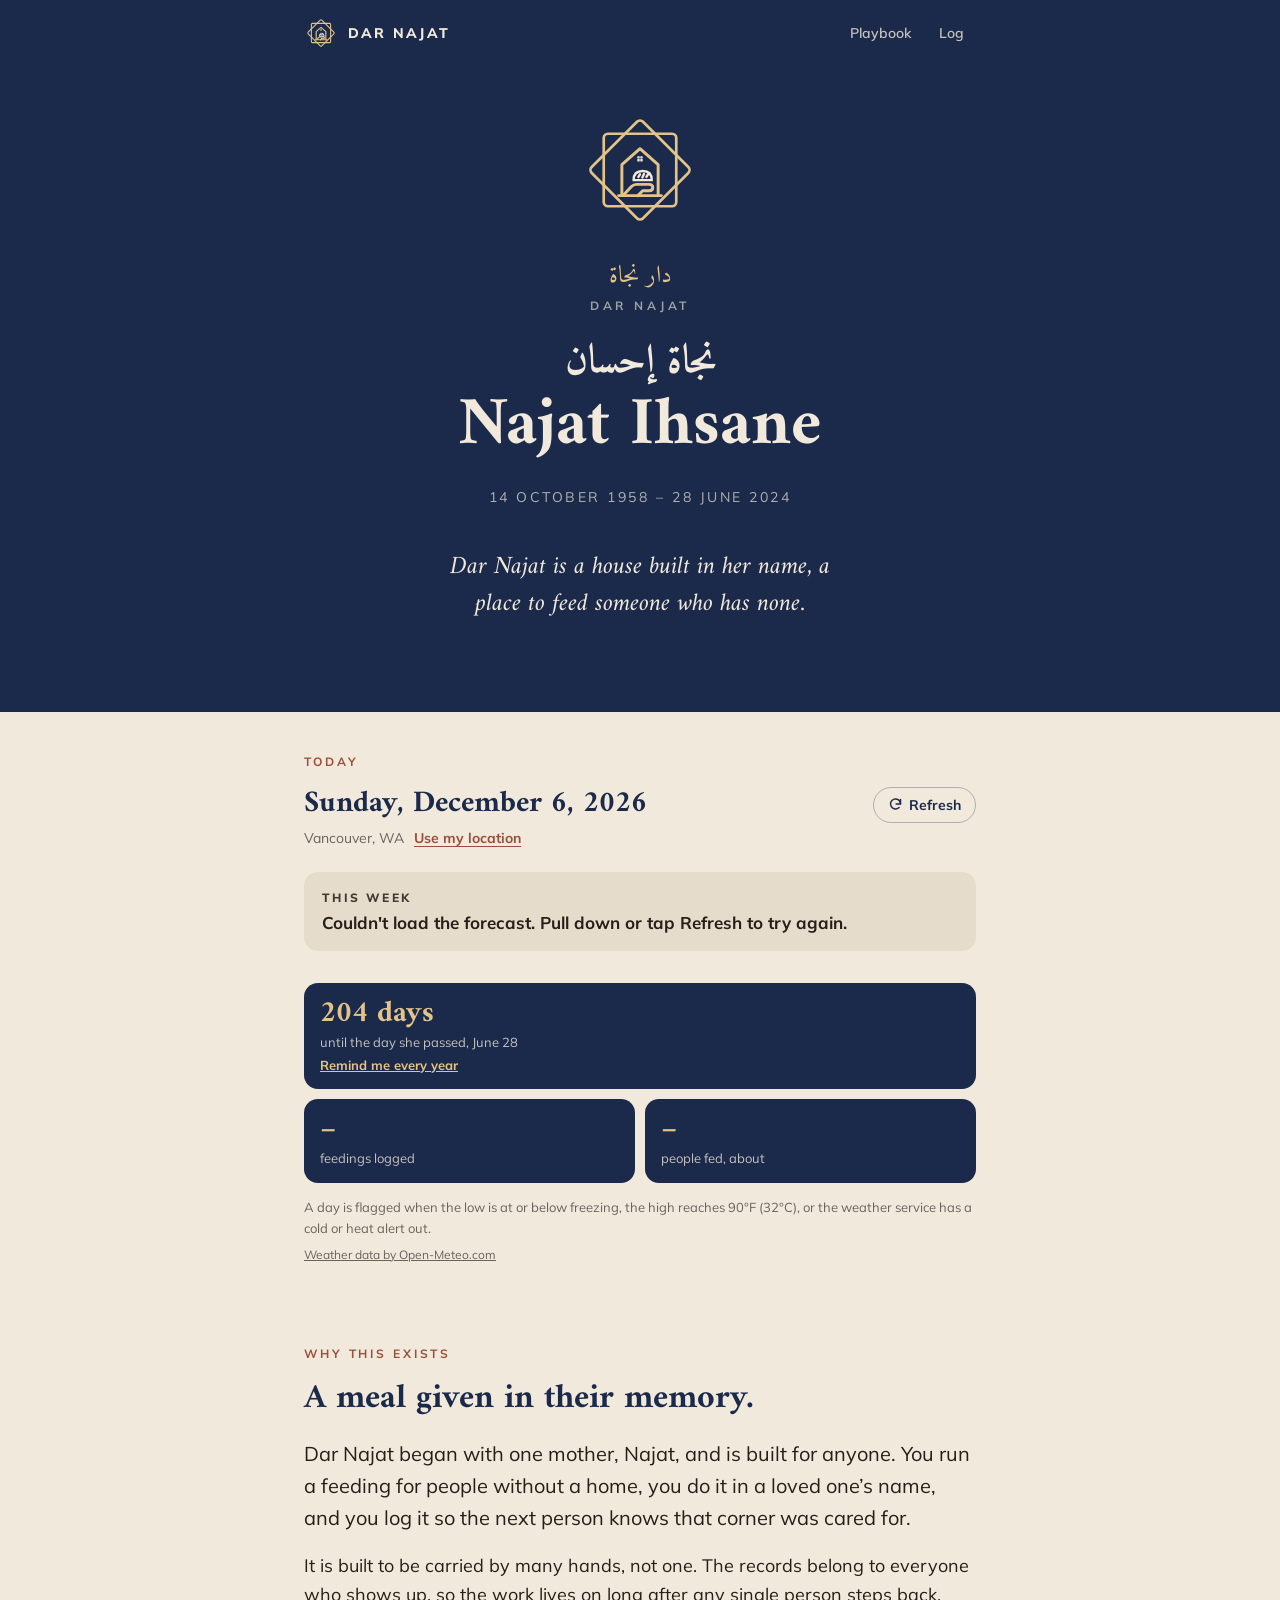
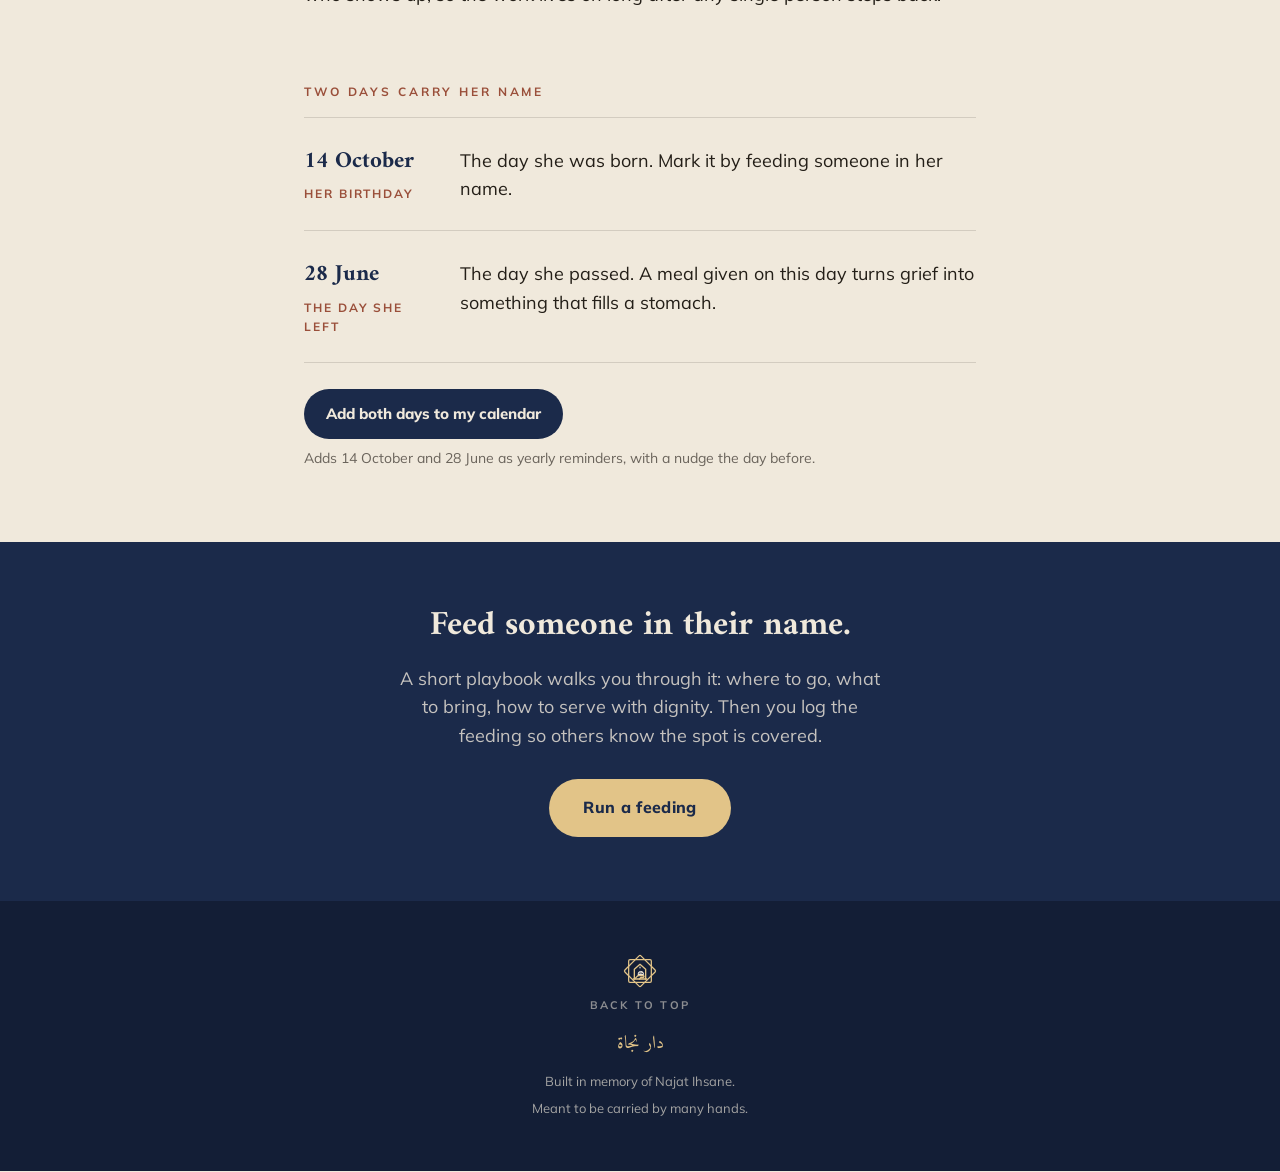
==== commit 842231ee: "Refined mark, calendar reminders, invite after logging, offline playbook - Mark redrawn: house sits " ====
--- a/index.html
+++ b/index.html
@@ -108,6 +108,17 @@
   }
   .day-note { margin: 0; }
 
+  .cal { margin-top: 26px; display: grid; gap: 8px; justify-items: start; }
+  .cal-btn {
+    display: inline-flex; align-items: center; gap: 8px; text-decoration: none;
+    background: var(--navy); color: var(--ivory); font-weight: 800; font-size: 15px;
+    padding: 13px 22px; border-radius: 999px;
+  }
+  .cal-btn:hover { background: var(--navy-soft); }
+  .cal-btn:focus-visible { outline: 3px solid var(--navy); outline-offset: 3px; }
+  .cal-note { font-size: 14px; color: var(--muted); margin: 0; }
+  .tile a { color: var(--gold); font-weight: 700; font-size: 13px; }
+
   @media (max-width: 540px) {
     .day { flex-direction: column; gap: 6px; }
     .day-date { flex-basis: auto; }
@@ -119,7 +130,7 @@
 
   <div class="topbar">
     <div class="wrap">
-      <a class="brand" href="./" aria-current="page"><img src="mark-on-navy.svg" alt=""><span>DAR NAJAT</span></a>
+      <a class="brand" href="./" aria-current="page"><img src="mark-small.svg" alt=""><span>DAR NAJAT</span></a>
       <nav class="nav" aria-label="Main">
         <a href="playbook.html">Playbook</a>
         <a href="log.html">Log</a>
@@ -134,7 +145,7 @@
       <p class="name-ar reveal" lang="ar" dir="rtl">نجاة إحسان</p>
       <h1 class="name reveal">Najat Ihsane</h1>
       <p class="dates reveal">14 October 1958 &ndash; 28 June 2024</p>
-      <p class="thesis reveal">Her name means <b>deliverance</b>. Dar Najat is the house built in it, a place to feed someone who has none.</p>
+      <p class="thesis reveal">Dar Najat is a house built in her name, a place to feed someone who has none.</p>
     </div>
   </header>
 
@@ -162,7 +173,7 @@
       <div class="days7" id="days7" aria-label="Seven-day forecast"></div>
 
       <div class="tiles2">
-        <div class="tile"><span class="n" id="anchor-n">&nbsp;</span><span class="t" id="anchor-t">&nbsp;</span></div>
+        <div class="tile"><span class="n" id="anchor-n">&nbsp;</span><span class="t" id="anchor-t">&nbsp;</span><a href="dar-najat-days.ics">Remind me every year</a></div>
         <div class="tile"><span class="n" id="count-f">&ndash;</span><span class="t" id="count-f-t">feedings logged</span></div>
         <div class="tile"><span class="n" id="count-p">&ndash;</span><span class="t">people fed, about</span></div>
       </div>
@@ -186,13 +197,17 @@
         <div class="days reveal">
           <div class="day">
             <div class="day-date">14 October<span>Her birthday</span></div>
-            <p class="day-note">The day she was born. Mark it by feeding someone, the way she would have fed you.</p>
+            <p class="day-note">The day she was born. Mark it by feeding someone in her name.</p>
           </div>
           <div class="day">
             <div class="day-date">28 June<span>The day she left</span></div>
             <p class="day-note">The day she passed. A meal given on this day turns grief into something that fills a stomach.</p>
           </div>
         </div>
+        <div class="cal reveal">
+          <a class="cal-btn" href="dar-najat-days.ics">Add both days to my calendar</a>
+          <p class="cal-note">Adds 14 October and 28 June as yearly reminders, with a nudge the day before.</p>
+        </div>
       </div>
     </section>
 
@@ -216,7 +231,7 @@
   </main>
 
   <footer>
-    <a class="home-link" href="#top" aria-label="Back to top"><img src="mark-on-navy-deep.svg" alt=""><span>Back to top</span></a>
+    <a class="home-link" href="#top" aria-label="Back to top"><img src="mark-small.svg" alt=""><span>Back to top</span></a>
     <p class="ar" lang="ar" dir="rtl">دار نجاة</p>
     <p>Built in memory of Najat Ihsane.</p>
     <p>Meant to be carried by many hands.</p>
--- a/site.css
+++ b/site.css
@@ -116,7 +116,7 @@
 .sr-only { position: absolute; width: 1px; height: 1px; overflow: hidden; clip: rect(0 0 0 0); white-space: nowrap; }
 
 /* Footer mark doubles as a home / back-to-top button */
-.home-link { display: inline-block; border-radius: 12px; padding: 6px; margin-bottom: 10px; text-decoration: none; }
+.home-link { display: inline-flex; flex-direction: column; align-items: center; border-radius: 12px; padding: 6px; margin-bottom: 10px; text-decoration: none; }
 .home-link img { margin: 0; }
 .home-link:focus-visible { outline: 3px solid var(--gold); outline-offset: 2px; }
 .home-link span { display: block; font-size: 11px; font-weight: 700; letter-spacing: 0.2em; text-transform: uppercase; color: rgba(240, 233, 220, 0.55); margin-top: 6px; }
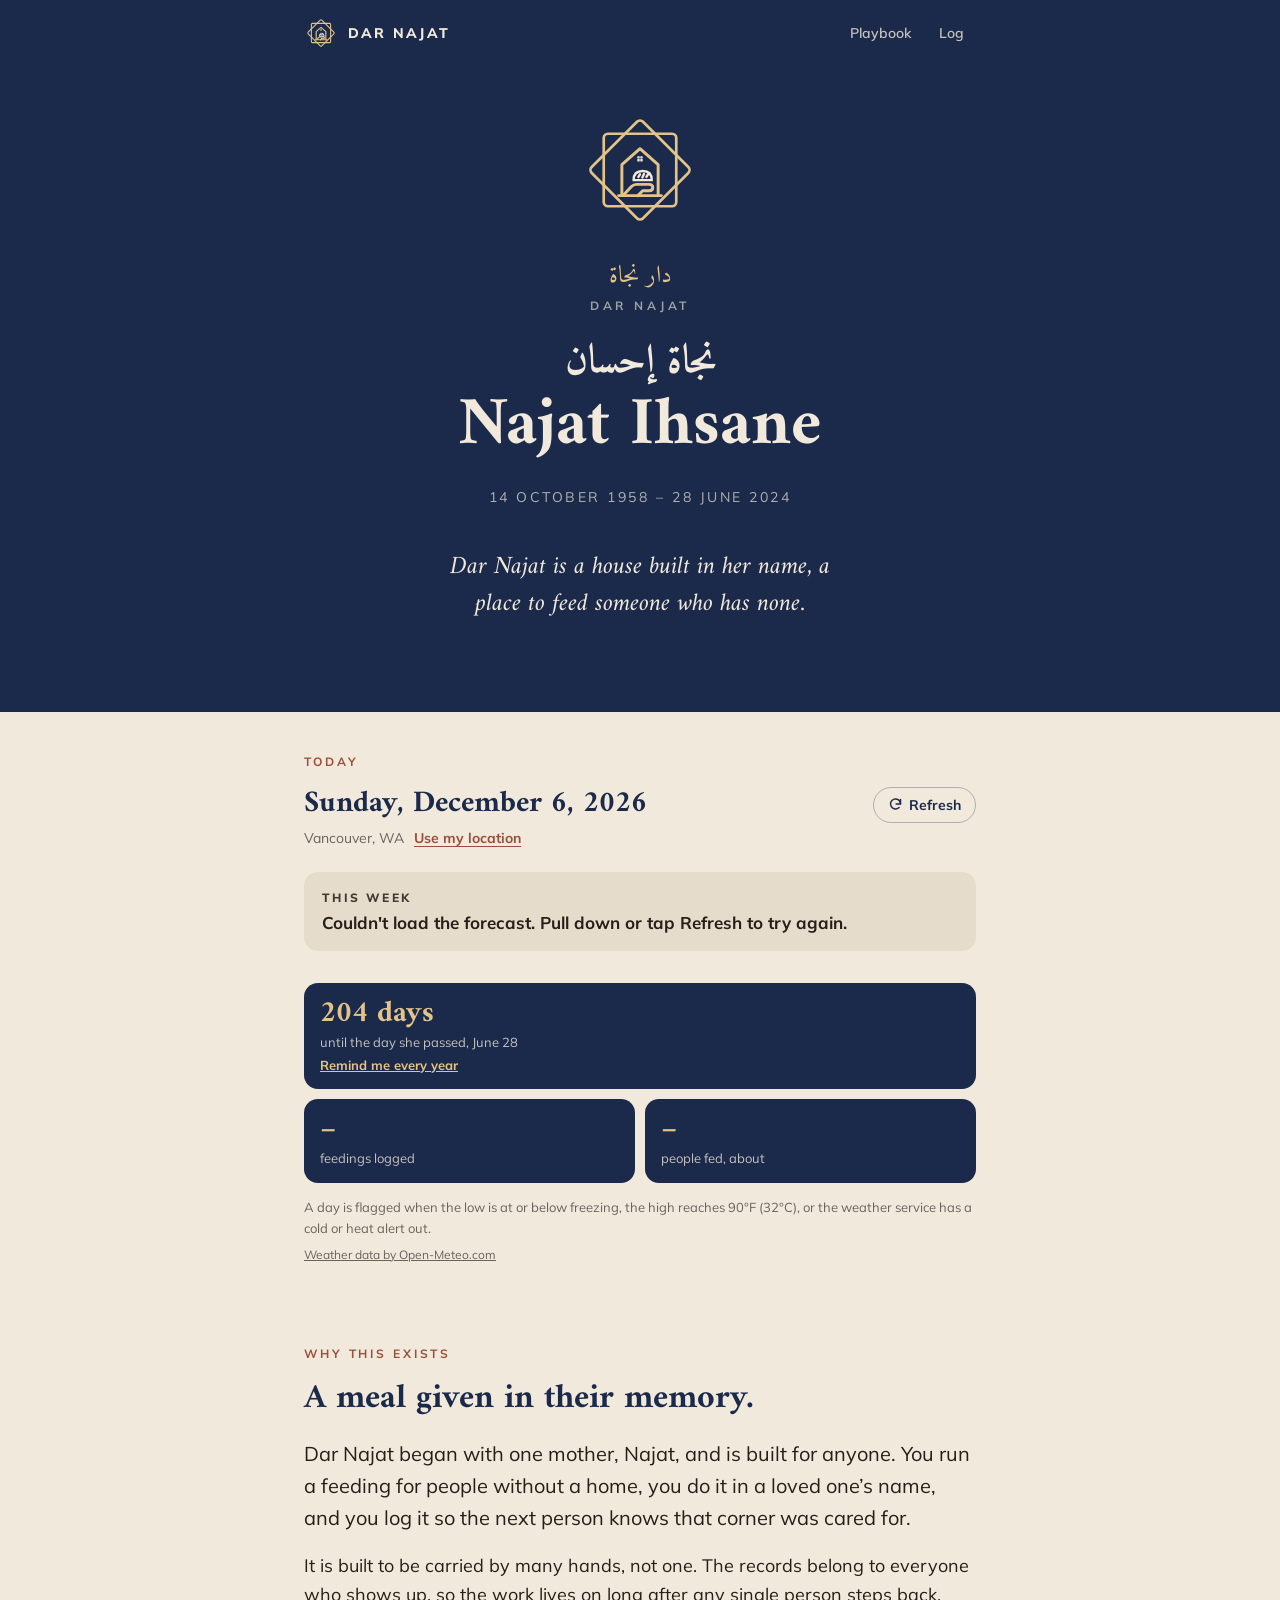
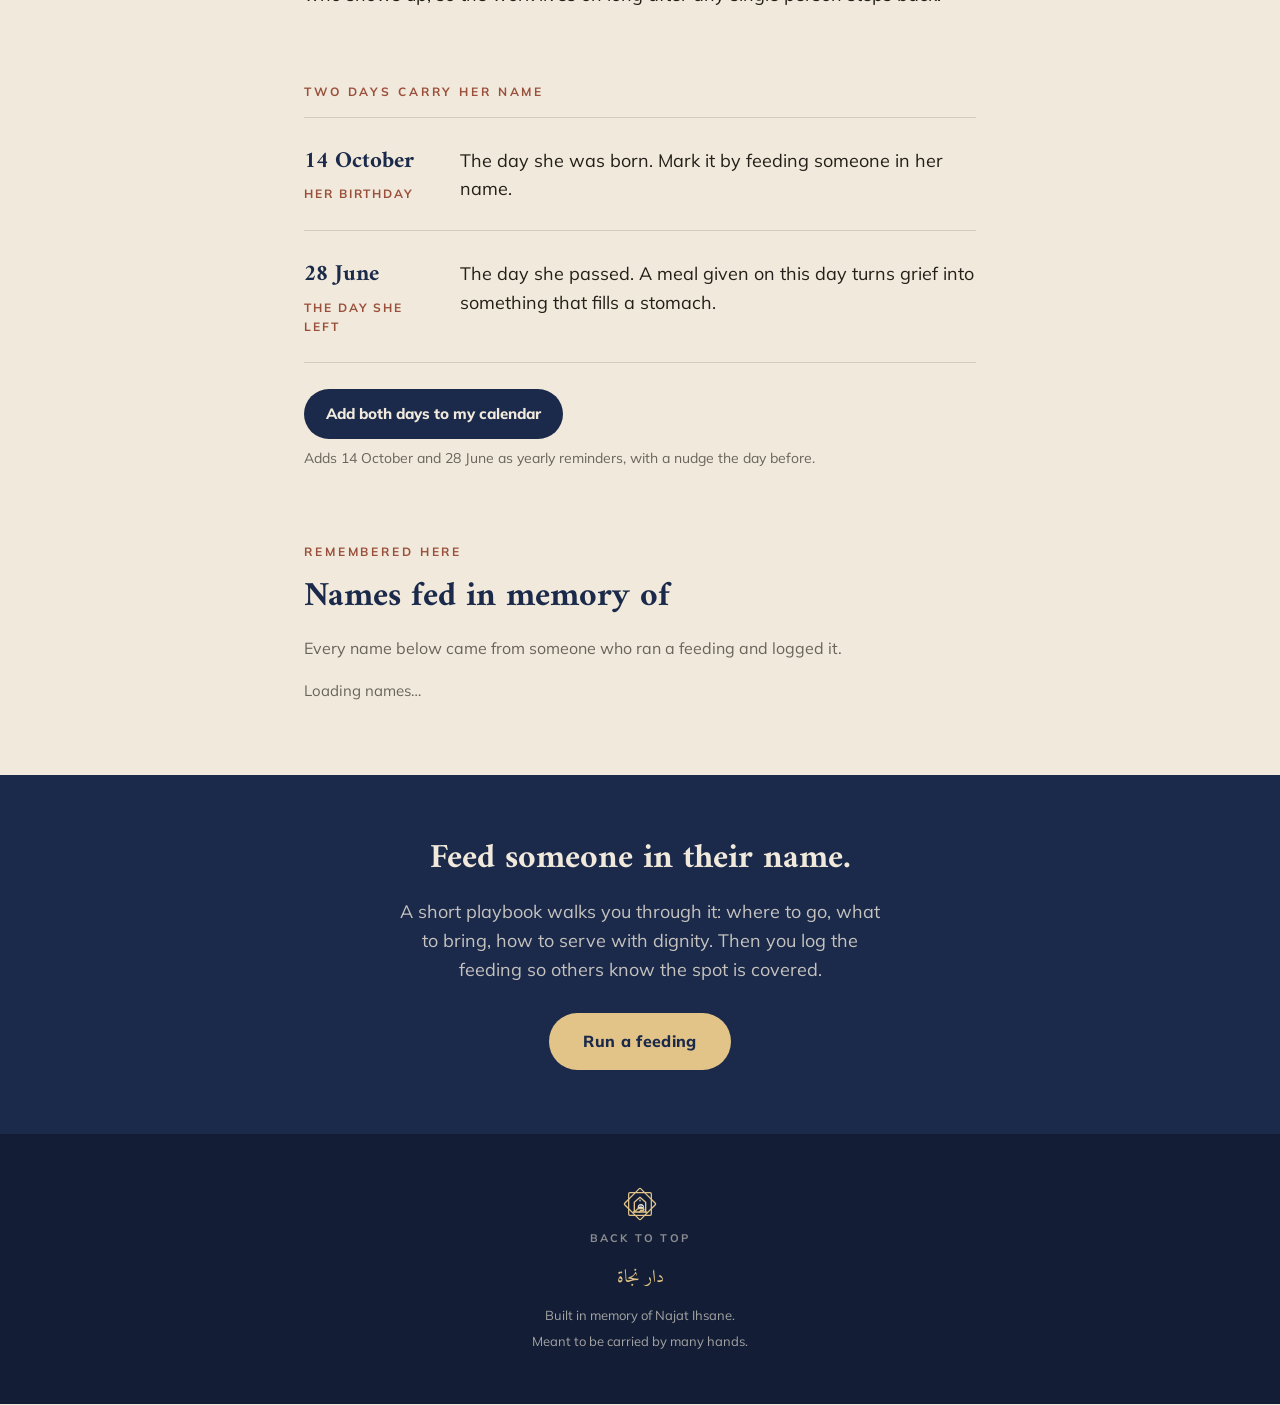
==== commit a6267332: "State picker for US entries; Remembered here list on home - Log: US states pick from a list and save" ====
--- a/index.html
+++ b/index.html
@@ -108,6 +108,14 @@
   }
   .day-note { margin: 0; }
 
+  .rem-sub { color: var(--muted); font-size: 16px; }
+  .names { list-style: none; margin: 18px 0 0; padding: 0; display: flex; flex-wrap: wrap; gap: 10px; }
+  .names li {
+    display: inline-flex; align-items: baseline; gap: 8px; padding: 10px 16px; border-radius: 999px;
+    background: var(--field); border: 1px solid var(--line); font-family: var(--display); font-size: 19px; color: var(--navy);
+  }
+  .names li .c { font-family: var(--body); font-size: 12px; font-weight: 800; color: var(--terra); letter-spacing: 0.04em; }
+  .names li.names-empty { font-family: var(--body); font-size: 15px; color: var(--muted); background: none; border: 0; padding: 0; }
   .cal { margin-top: 26px; display: grid; gap: 8px; justify-items: start; }
   .cal-btn {
     display: inline-flex; align-items: center; gap: 8px; text-decoration: none;
@@ -220,6 +228,15 @@
       </div>
     </section>
     -->
+
+    <section class="tight" id="remembered">
+      <div class="wrap">
+        <p class="label">Remembered here</p>
+        <h2>Names fed in memory of</h2>
+        <p class="rem-sub">Every name below came from someone who ran a feeding and logged it.</p>
+        <ul class="names" id="names"><li class="names-empty">Loading names…</li></ul>
+      </div>
+    </section>
 
     <section class="cta-band">
       <div class="wrap">
@@ -398,7 +415,7 @@
     // ---- Live counts, straight from the community log
     async function refreshCounts() {
       try {
-        var r = await fetch(SUPABASE_URL + "/rest/v1/feedings?select=people_count", {
+        var r = await fetch(SUPABASE_URL + "/rest/v1/feedings?select=people_count,in_memory_of", {
           headers: { apikey: SUPABASE_ANON_KEY, Authorization: "Bearer " + SUPABASE_ANON_KEY }
         });
         if (!r.ok) throw new Error(r.status);
@@ -406,8 +423,37 @@
         var people = rows.reduce(function (s, x) { return s + (x.people_count || 0); }, 0);
         $("count-f").textContent = rows.length.toLocaleString("en-US");
         $("count-f-t").textContent = rows.length === 1 ? "feeding logged" : "feedings logged";
+        paintNames(rows);
         $("count-p").textContent = people.toLocaleString("en-US");
       } catch (e) {}
+    }
+
+    // Names remembered: grouped ignoring case and extra spaces, most-fed first.
+    function paintNames(rows) {
+      var groups = {};
+      rows.forEach(function (x) {
+        var n = (x.in_memory_of || "").replace(/\s+/g, " ").trim();
+        if (!n) return;
+        var k = n.toLowerCase();
+        if (!groups[k]) groups[k] = { name: n, count: 0 };
+        groups[k].count++;
+      });
+      var list = Object.keys(groups).map(function (k) { return groups[k]; })
+        .sort(function (a, b) { return b.count - a.count || a.name.localeCompare(b.name); });
+      var ul = $("names");
+      ul.innerHTML = "";
+      if (!list.length) {
+        var e = document.createElement("li"); e.className = "names-empty";
+        e.textContent = "No names yet. Log a feeding and yours will be the first.";
+        ul.appendChild(e); return;
+      }
+      list.forEach(function (g) {
+        var li = document.createElement("li");
+        li.appendChild(document.createTextNode(g.name));
+        var c = document.createElement("span"); c.className = "c";
+        c.textContent = g.count + (g.count === 1 ? " feeding" : " feedings");
+        li.appendChild(c); ul.appendChild(li);
+      });
     }
 
     async function refreshAll(force) {
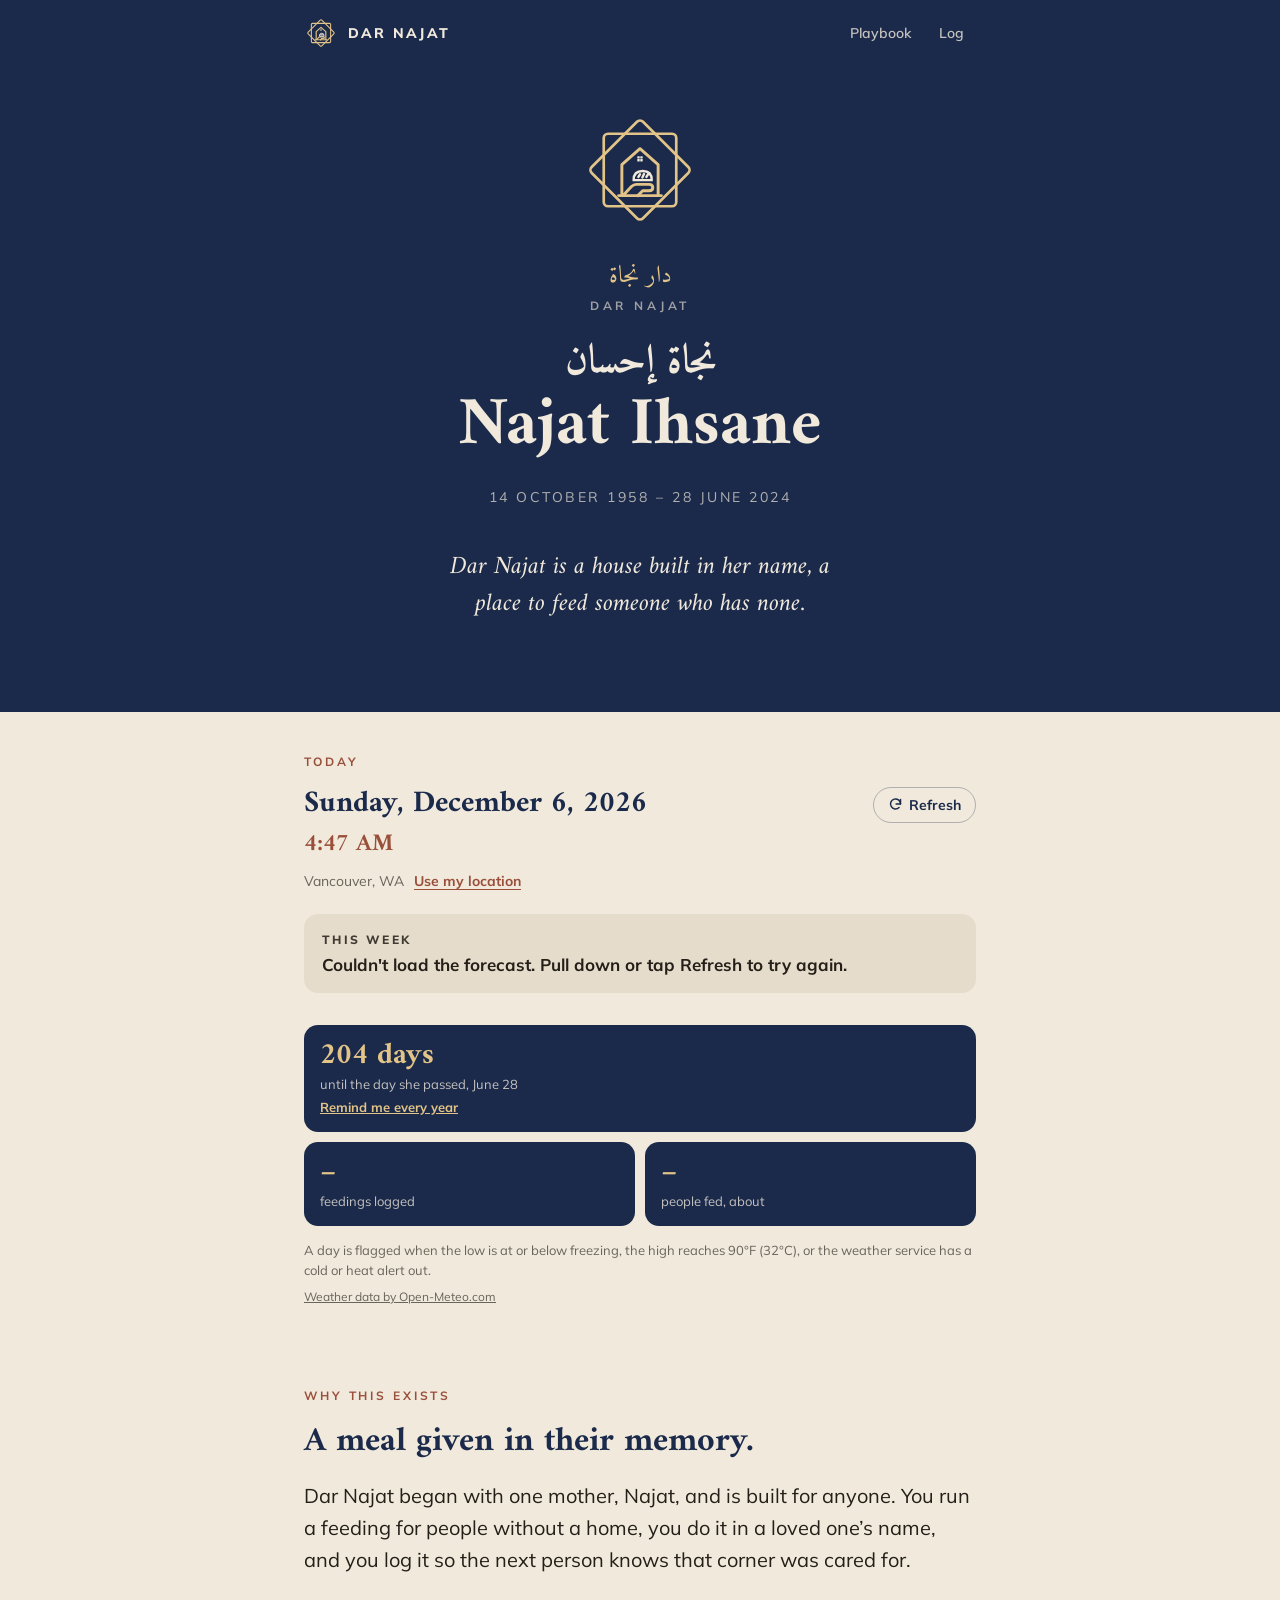
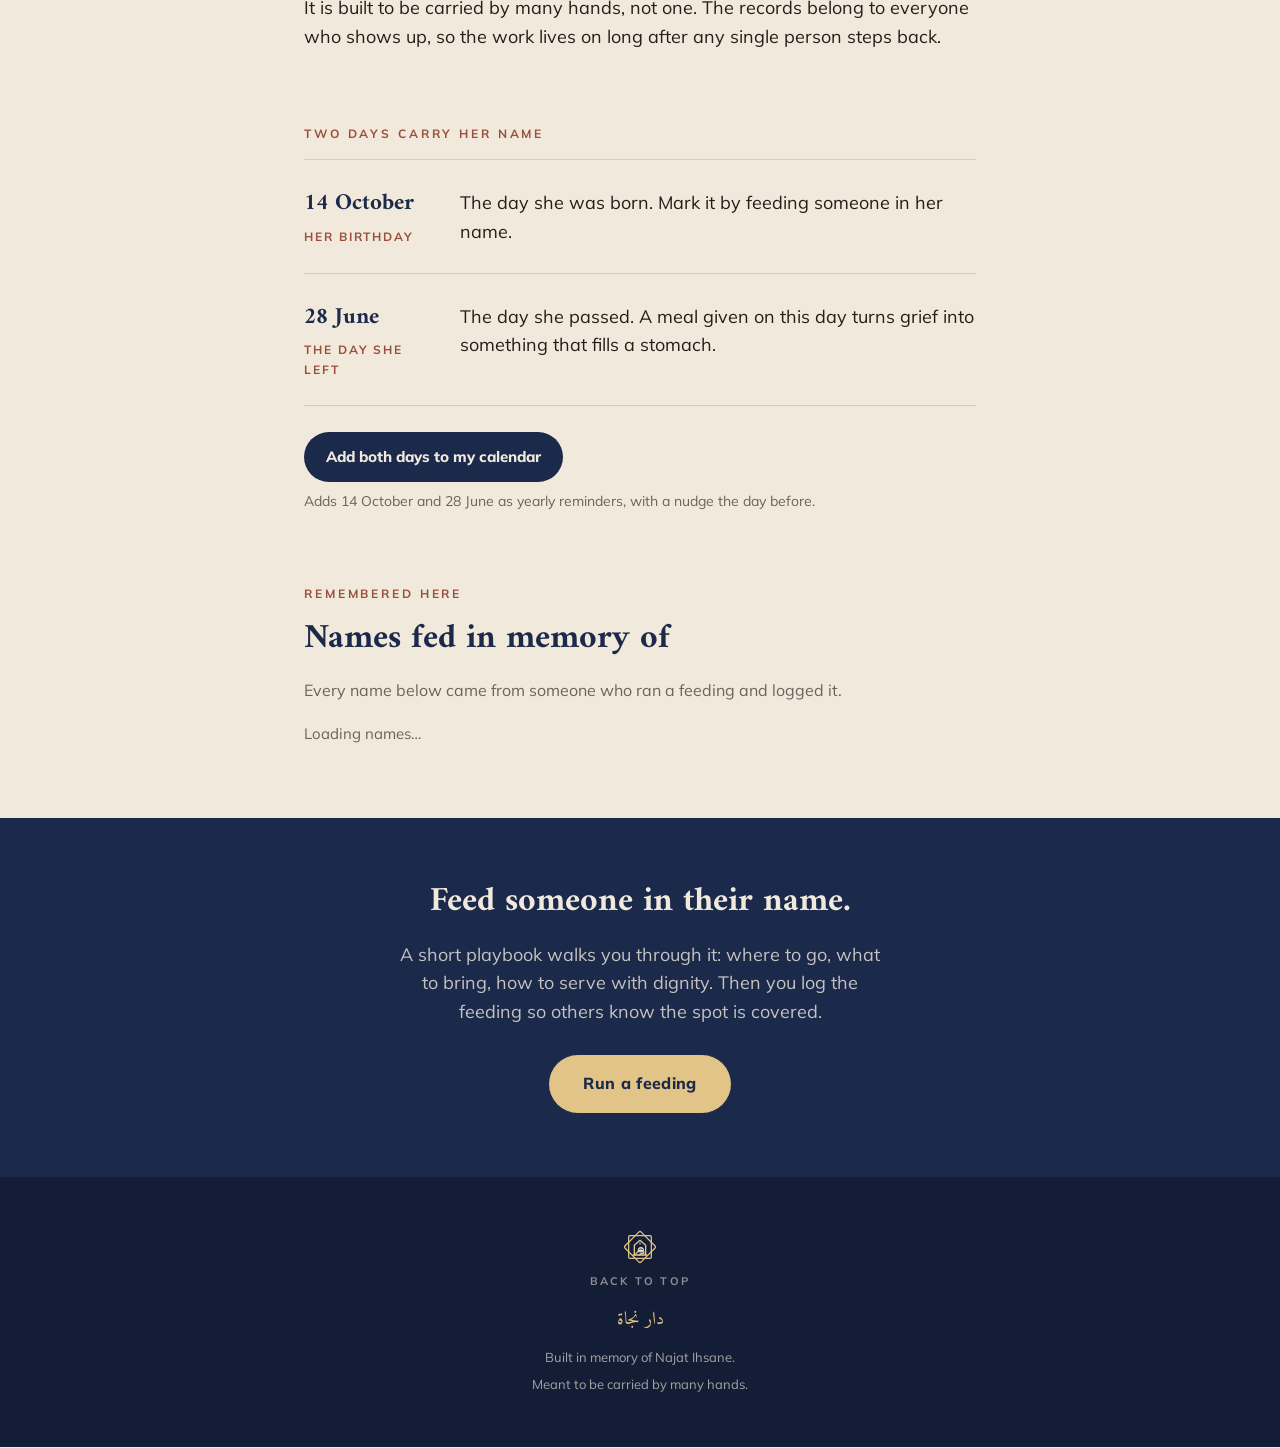
==== commit d89721f0: "Live clock under the date in the Today panel Co-Authored-By: Claude Opus 5.5 <noreply@anthropic.com>" ====
--- a/index.html
+++ b/index.html
@@ -51,6 +51,7 @@
   .today { padding-block: 40px 8px; }
   .today-head { display: flex; justify-content: space-between; align-items: flex-start; gap: 16px; }
   .today-date { font-family: var(--display); font-weight: 700; font-size: clamp(24px, 5vw, 30px); line-height: 1.15; color: var(--navy); margin: 0; }
+  .today-time { font-family: var(--display); font-weight: 700; font-size: clamp(20px, 4vw, 24px); color: var(--terra); margin: 4px 0 0; font-variant-numeric: tabular-nums; }
   .today-place { font-size: 14px; color: var(--muted); margin: 6px 0 0; display: flex; flex-wrap: wrap; gap: 4px 10px; align-items: center; }
   .linkish { font: inherit; font-weight: 700; color: var(--terra); background: none; border: 0; padding: 0; cursor: pointer; text-decoration: underline; text-underline-offset: 3px; }
   .refresh {
@@ -165,6 +166,7 @@
       <div class="today-head">
         <div>
           <h2 class="today-date" id="today-date">&nbsp;</h2>
+          <p class="today-time" id="today-time" aria-live="off"></p>
           <p class="today-place"><span id="place">Vancouver, WA</span><button type="button" class="linkish" id="use-loc">Use my location</button></p>
         </div>
         <button type="button" class="refresh" id="t-refresh" aria-label="Refresh today's weather and counts">
@@ -291,6 +293,7 @@
     function paintDate() {
       var now = new Date();
       $("today-date").textContent = now.toLocaleDateString("en-US", { weekday: "long", month: "long", day: "numeric", year: "numeric" });
+      paintTime();
       var y = now.getFullYear(), today = new Date(y, now.getMonth(), now.getDate());
       var anchors = [
         { m: 9, d: 14, what: "her birthday" },
@@ -309,6 +312,15 @@
         $("anchor-t").textContent = "until " + next.what + ", " + next.t.toLocaleDateString("en-US", { month: "long", day: "numeric" });
       }
     }
+
+    function paintTime() {
+      $("today-time").textContent = new Date().toLocaleTimeString("en-US", { hour: "numeric", minute: "2-digit" });
+    }
+    // Keep the clock current; repaint the date too in case midnight passes.
+    setInterval(function () {
+      var d = new Date();
+      if (d.getSeconds() < 31) paintDate(); else paintTime();
+    }, 30000);
 
     // ---- Weather
     function sky(code) {
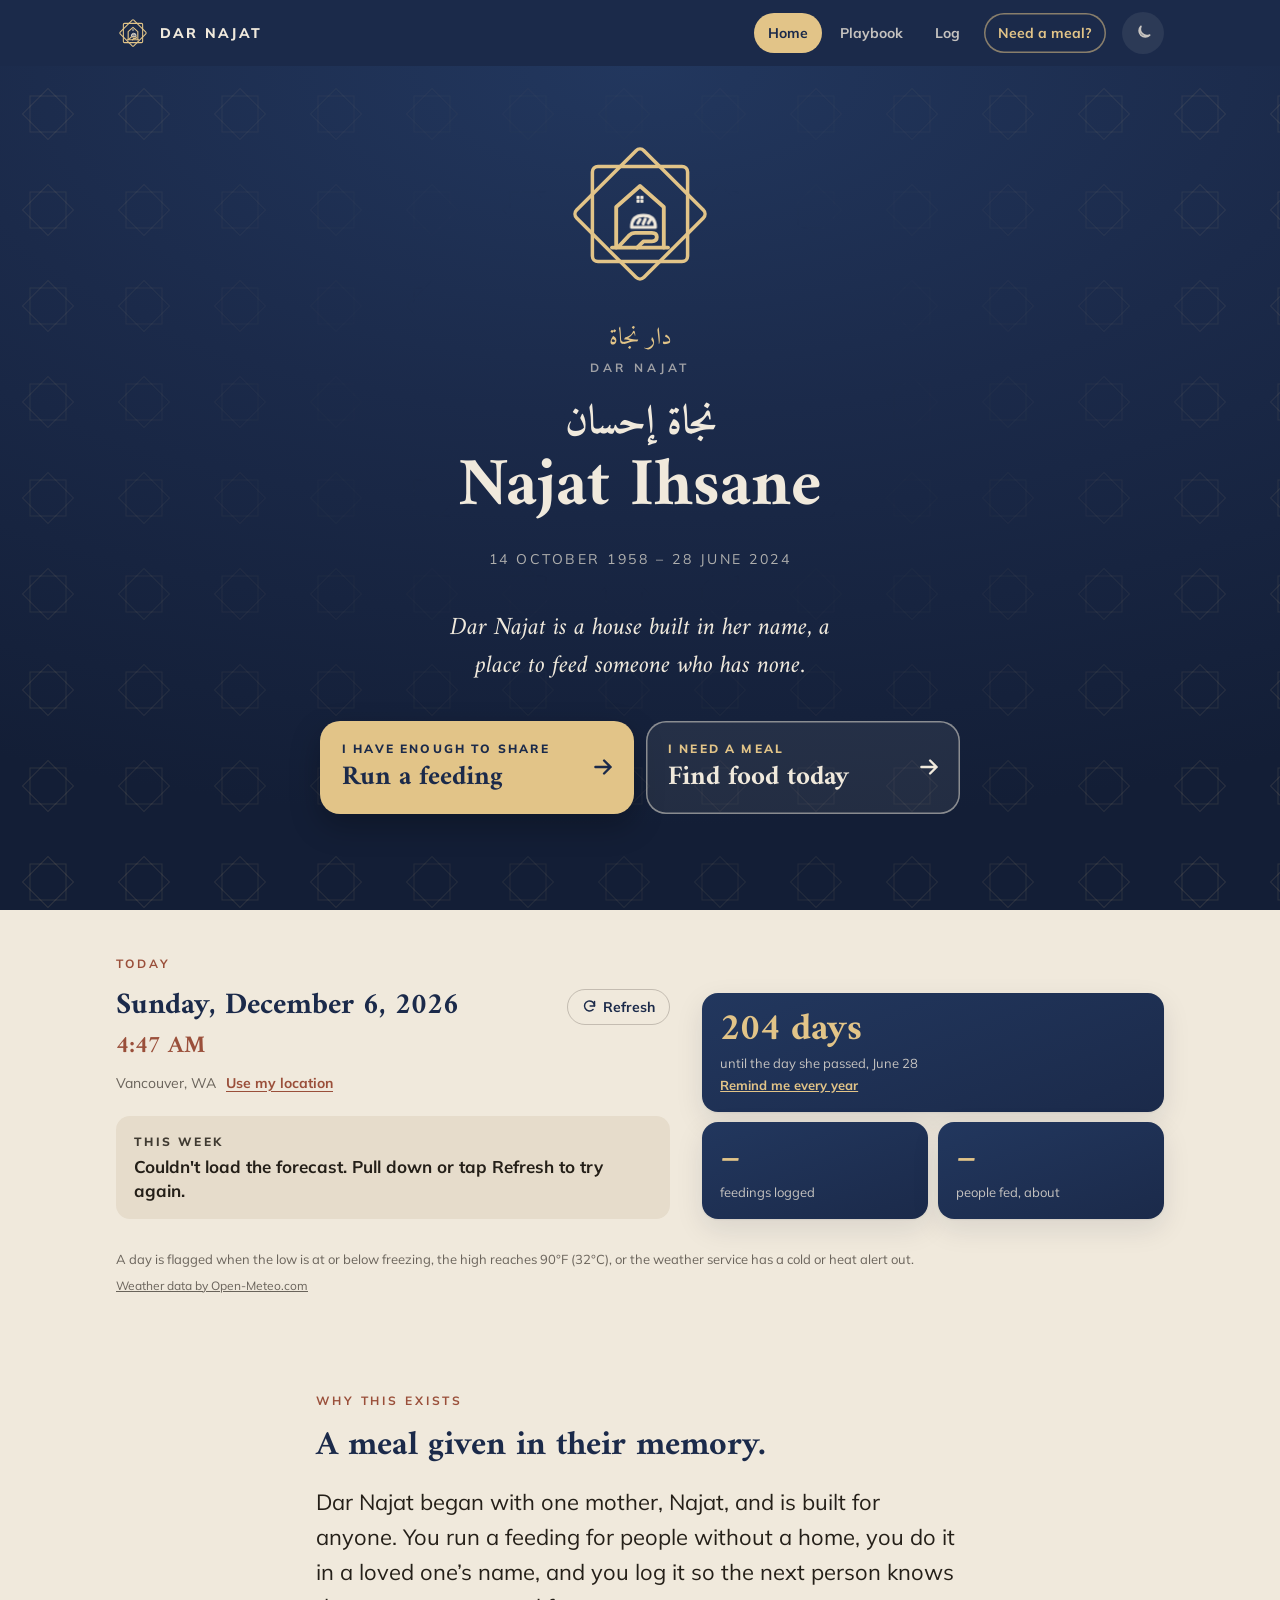
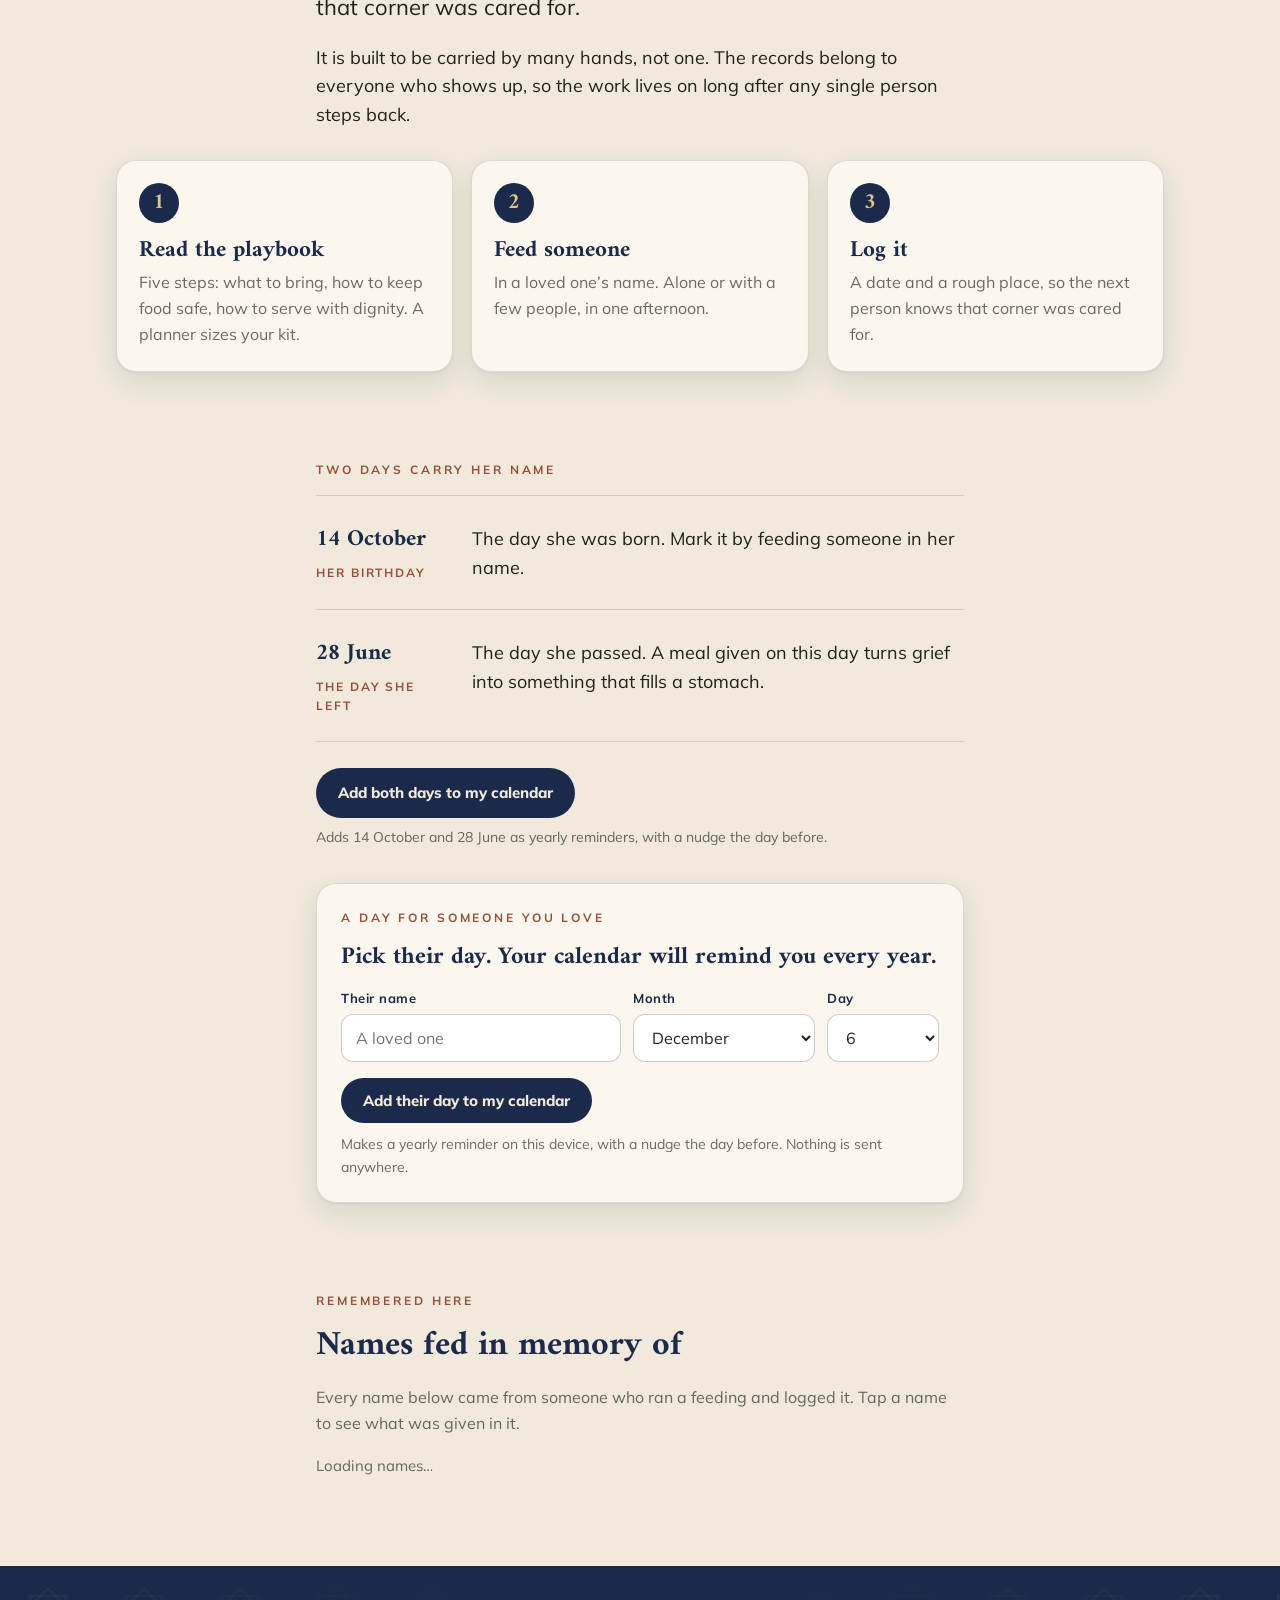
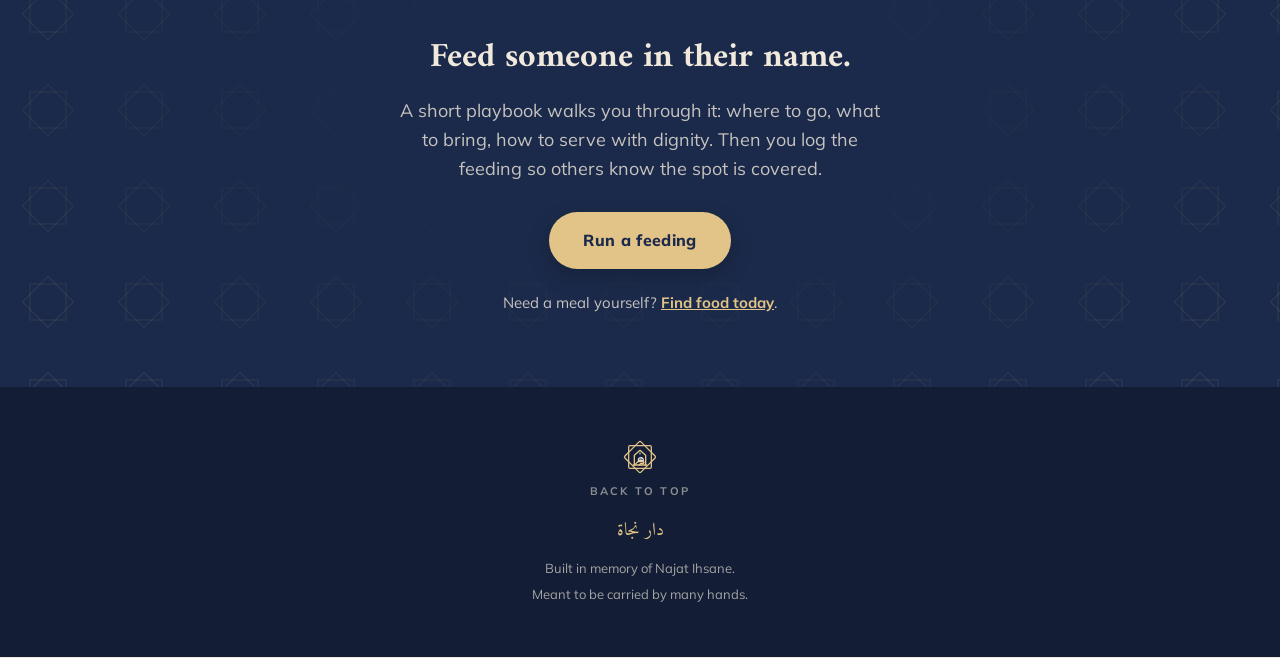
==== commit 69db7a45: "Preview: premium responsive layer, light and dark modes, Need a meal page, kit planner, name pages N" ====
--- a/index.html
+++ b/index.html
@@ -29,10 +29,49 @@
 <link rel="preconnect" href="https://fonts.gstatic.com" crossorigin>
 <link href="https://fonts.googleapis.com/css2?family=Amiri:ital,wght@0,400;0,700;1,400&family=Mulish:wght@400;600;700;800&display=swap" rel="stylesheet">
 <link rel="stylesheet" href="site.css">
-<script>document.documentElement.classList.add("js");</script>
+<script>(function (d) { d.classList.add("js"); var t = null; try { t = localStorage.getItem("dn_theme"); if (localStorage.getItem("dn_big") === "1") d.classList.add("big"); } catch (e) {}
+  if (t !== "light" && t !== "dark") t = window.matchMedia && matchMedia("(prefers-color-scheme: dark)").matches ? "dark" : "light"; d.setAttribute("data-theme", t); })(document.documentElement);</script>
 <style>
-  .hero { background: var(--navy); color: var(--ivory); padding: 40px 0 88px; text-align: center; }
-  .hero .mark { width: 128px; height: 128px; margin-bottom: 28px; }
+  .hero { background: radial-gradient(120% 90% at 50% 0%, var(--navy-soft) 0%, var(--navy) 46%, var(--navy-deep) 100%); color: var(--ivory); padding: 44px 0 72px; text-align: center; }
+  .hero .wrap { position: relative; z-index: 1; }
+  .hero .mark { width: clamp(120px, 16vw, 168px); height: auto; margin-bottom: 26px; }
+  /* The mark draws itself once, line by line */
+  .draw .s { stroke-dasharray: var(--l) var(--l); stroke-dashoffset: var(--l); animation: draw 1.5s var(--ease) forwards; animation-delay: var(--at, 0s); }
+  .draw .f { opacity: 0; animation: fade-in 0.9s ease forwards; animation-delay: var(--at, 1.5s); }
+  @keyframes draw { to { stroke-dashoffset: 0; } }
+  @keyframes fade-in { to { opacity: 1; } }
+  /* One small light for each person fed */
+  .lights { position: absolute; inset: 0; z-index: 0; pointer-events: none; }
+  .lights i {
+    position: absolute; width: var(--s); height: var(--s); background: var(--gold); border-radius: 1px;
+    transform: rotate(45deg); opacity: 0; animation: twinkle var(--dur) ease-in-out var(--t) infinite;
+  }
+  @keyframes twinkle { 0%, 100% { opacity: 0.12; transform: rotate(45deg) scale(0.7); } 50% { opacity: 0.85; transform: rotate(45deg) scale(1); } }
+  .lights-note { font-size: 13px; letter-spacing: 0.04em; color: rgba(240, 233, 220, 0.7); margin: 22px 0 0; }
+  .lights-note b { color: var(--gold); font-weight: 800; }
+
+  /* Two doors: one for people with enough to share, one for people who need a meal */
+  .doors { display: grid; gap: 12px; grid-template-columns: 1fr; max-width: 640px; margin: 36px auto 0; }
+  @media (min-width: 560px) { .doors { grid-template-columns: 1fr 1fr; } }
+  .door {
+    display: grid; gap: 4px; text-align: left; text-decoration: none; border-radius: 20px; padding: 18px 22px 20px;
+    position: relative; overflow: hidden;
+    transition: transform 0.3s var(--ease), box-shadow 0.3s var(--ease), background 0.2s ease;
+  }
+  .door-k { font-size: 12px; font-weight: 800; letter-spacing: 0.18em; text-transform: uppercase; }
+  .door-v { font-family: var(--display); font-weight: 700; font-size: 27px; line-height: 1.15; }
+  .door-go { position: absolute; right: 18px; top: 50%; width: 26px; height: 26px; margin-top: -13px; transition: transform 0.3s var(--ease); }
+  .door.d-give { background: var(--gold); color: var(--navy); box-shadow: 0 12px 30px rgba(0, 0, 0, 0.25); }
+  .door.d-need { background: rgba(240, 233, 220, 0.07); color: var(--ivory); box-shadow: inset 0 0 0 1.5px rgba(240, 233, 220, 0.5); }
+  .door.d-need .door-k { color: var(--gold); }
+  .door:hover { transform: translateY(-3px); }
+  .door:hover .door-go { transform: translateX(4px); }
+  .door.d-need:hover { background: rgba(240, 233, 220, 0.13); }
+  .door:focus-visible { outline: 3px solid var(--ivory); outline-offset: 3px; }
+  @media (prefers-reduced-motion: reduce) {
+    .draw .s { animation: none; stroke-dashoffset: 0; } .draw .f { animation: none; opacity: 1; }
+    .lights i { animation: none; opacity: 0.4; } .door, .door-go { transition: none; }
+  }
   .eyebrow { font-family: var(--display); font-size: 24px; color: var(--gold); margin: 0 0 28px; line-height: 1.2; }
   .eyebrow .latin {
     display: block; font-family: var(--body); font-size: 12px; font-weight: 700;
@@ -48,46 +87,59 @@
   .thesis b { font-style: normal; font-weight: 700; color: var(--gold); }
 
   /* Today panel */
-  .today { padding-block: 40px 8px; }
+  .today { padding-block: 44px 8px; }
+  .today-grid { display: grid; gap: 0; }
+  @media (min-width: 900px) {
+    .today-grid { grid-template-columns: minmax(0, 1.2fr) minmax(0, 1fr); column-gap: 32px; align-items: end; }
+    .today-main { grid-column: 1; grid-row: 1; }
+    .today-grid .tiles2 { grid-column: 2; grid-row: 1; }
+    .today-wx { grid-column: 1 / -1; grid-row: 2; }
+    .today-grid .tiles2 { margin: 0; }
+    .d { padding: 14px 6px; }
+    .d .dn { font-size: 13px; } .d .ds { font-size: 13px; } .d .hi { font-size: 19px; } .d .lo { font-size: 15px; } .d .pp { font-size: 12px; }
+  }
   .today-head { display: flex; justify-content: space-between; align-items: flex-start; gap: 16px; }
-  .today-date { font-family: var(--display); font-weight: 700; font-size: clamp(24px, 5vw, 30px); line-height: 1.15; color: var(--navy); margin: 0; }
-  .today-time { font-family: var(--display); font-weight: 700; font-size: clamp(20px, 4vw, 24px); color: var(--terra); margin: 4px 0 0; font-variant-numeric: tabular-nums; }
+  .today-date { font-family: var(--display); font-weight: 700; font-size: clamp(24px, 5vw, 30px); line-height: 1.15; color: var(--heading); margin: 0; }
+  .today-time { font-family: var(--display); font-weight: 700; font-size: clamp(20px, 4vw, 24px); color: var(--accent); margin: 4px 0 0; font-variant-numeric: tabular-nums; }
   .today-place { font-size: 14px; color: var(--muted); margin: 6px 0 0; display: flex; flex-wrap: wrap; gap: 4px 10px; align-items: center; }
-  .linkish { font: inherit; font-weight: 700; color: var(--terra); background: none; border: 0; padding: 0; cursor: pointer; text-decoration: underline; text-underline-offset: 3px; }
+  .linkish { font: inherit; font-weight: 700; color: var(--accent); background: none; border: 0; padding: 0; cursor: pointer; text-decoration: underline; text-underline-offset: 3px; }
   .refresh {
     flex: 0 0 auto; display: inline-flex; align-items: center; gap: 6px;
-    font-family: var(--body); font-size: 14px; font-weight: 700; color: var(--navy);
-    background: transparent; border: 1px solid rgba(27,42,74,0.3); border-radius: 999px; padding: 8px 14px; cursor: pointer;
-  }
-  .refresh:hover { border-color: var(--navy); }
-  .refresh:focus-visible, .linkish:focus-visible { outline: 3px solid var(--navy); outline-offset: 2px; }
+    font-family: var(--body); font-size: 14px; font-weight: 700; color: var(--heading);
+    background: transparent; border: 1px solid var(--line-strong); border-radius: 999px; padding: 8px 14px; cursor: pointer;
+  }
+  .refresh:hover { border-color: var(--heading); }
+  .refresh:focus-visible, .linkish:focus-visible { outline: 3px solid var(--heading); outline-offset: 2px; }
   .refresh svg { width: 15px; height: 15px; }
   .refresh.spin svg { animation: spin 0.8s linear infinite; }
   @keyframes spin { to { transform: rotate(360deg); } }
 
   .need { margin: 22px 0 0; border-radius: 14px; padding: 16px 18px; display: grid; gap: 4px; }
   .need.on { background: var(--terra); color: #FFFFFF; }
-  .need.off { background: var(--ivory-deep); color: var(--ink); }
+  .need.off { background: var(--card-2); color: var(--ink); }
   .need .k { font-size: 12px; font-weight: 800; letter-spacing: 0.2em; text-transform: uppercase; opacity: 0.85; }
   .need .v { font-size: 17px; font-weight: 700; line-height: 1.4; }
   .need ul { margin: 6px 0 0; padding-left: 18px; font-size: 15px; font-weight: 600; }
 
   .days7 { display: grid; grid-template-columns: repeat(7, minmax(0, 1fr)); gap: 6px; margin: 16px 0 0; }
-  .d { border-radius: 12px; background: var(--field); border: 1px solid var(--line); padding: 10px 4px; text-align: center; display: grid; gap: 2px; font-variant-numeric: tabular-nums; }
-  .d .dn { font-size: 12px; font-weight: 800; letter-spacing: 0.06em; text-transform: uppercase; color: var(--navy); }
+  .d { animation: rise 0.5s var(--ease) both; animation-delay: calc(var(--i, 0) * 45ms); border-radius: 12px; background: var(--card); border: 1px solid var(--line); padding: 10px 4px; text-align: center; display: grid; gap: 2px; font-variant-numeric: tabular-nums; }
+  .d .dn { font-size: 12px; font-weight: 800; letter-spacing: 0.06em; text-transform: uppercase; color: var(--heading); }
   .d .ds { font-size: 11px; color: var(--muted); line-height: 1.2; min-height: 2.4em; display: grid; place-items: center; }
   .d .hi { font-size: 15px; font-weight: 800; color: var(--ink); }
   .d .lo { font-size: 13px; color: var(--muted); }
-  .d .pp { font-size: 11px; color: var(--navy); }
-  .d.flag { border-color: var(--terra); background: var(--terra-soft); }
-  .d.flag .dn, .d.flag .lo { color: var(--terra); font-weight: 800; }
+  .d .pp { font-size: 11px; color: var(--heading); }
+  .d.flag { border-color: var(--accent); background: var(--terra-soft); }
+  .d.flag .dn, .d.flag .lo { color: var(--accent); font-weight: 800; }
   .d .chip { font-size: 10px; font-weight: 800; letter-spacing: 0.06em; text-transform: uppercase; color: #FFFFFF; background: var(--terra); border-radius: 999px; padding: 1px 6px; justify-self: center; }
   @media (max-width: 420px) { .days7 { gap: 4px; } .d { padding: 8px 2px; } .d .ds { font-size: 10px; } }
 
-  .tiles2 { display: grid; grid-template-columns: repeat(2, minmax(0, 1fr)); gap: 10px; margin: 16px 0 0; }
+  .tiles2 { display: grid; grid-template-columns: repeat(2, minmax(0, 1fr)); gap: 10px; margin: 18px 0 0; }
+  .today-wx { margin-top: 0; }
   .tiles2 .tile:first-child { grid-column: 1 / -1; }
-  .tile { border-radius: 14px; padding: 14px 16px; background: var(--navy); color: var(--ivory); display: grid; gap: 2px; }
-  .tile .n { font-family: var(--display); font-weight: 700; font-size: 30px; line-height: 1.1; color: var(--gold); font-variant-numeric: tabular-nums; }
+  @keyframes rise { from { opacity: 0; transform: translateY(10px); } }
+  @media (prefers-reduced-motion: reduce) { .d { animation: none; } }
+  .tile { border-radius: 16px; padding: 16px 18px; background: linear-gradient(160deg, var(--navy-soft), var(--navy)); color: var(--ivory); display: grid; gap: 2px; box-shadow: var(--shadow); }
+  .tile .n { font-family: var(--display); font-weight: 700; font-size: clamp(30px, 3.4vw, 38px); line-height: 1.1; color: var(--gold); font-variant-numeric: tabular-nums; }
   .tile .t { font-size: 13px; color: var(--on-navy); }
   .rule { font-size: 13px; color: var(--muted); margin: 14px 0 0; }
   .credit { font-size: 12px; color: var(--muted); margin: 6px 0 0; }
@@ -95,17 +147,17 @@
 
   section { padding-block: 72px; }
   section.tight { padding-top: 0; }
-  h2 { font-family: var(--display); font-weight: 700; font-size: clamp(26px, 5vw, 34px); line-height: 1.2; margin: 0 0 18px; color: var(--navy); }
+  h2 { font-family: var(--display); font-weight: 700; font-size: clamp(26px, 5vw, 34px); line-height: 1.2; margin: 0 0 18px; color: var(--heading); }
   p { margin: 0 0 18px; }
   p:last-child { margin-bottom: 0; }
   .lede { font-size: 20px; }
 
   .days { border-top: 1px solid var(--line); margin-top: 8px; }
   .day { display: flex; gap: 24px; align-items: baseline; padding: 26px 0; border-bottom: 1px solid var(--line); }
-  .day-date { font-family: var(--display); font-size: 23px; font-weight: 700; color: var(--navy); flex: 0 0 132px; }
+  .day-date { font-family: var(--display); font-size: 23px; font-weight: 700; color: var(--heading); flex: 0 0 132px; }
   .day-date span {
     display: block; font-family: var(--body); font-size: 12px; font-weight: 700;
-    letter-spacing: 0.16em; text-transform: uppercase; color: var(--terra); margin-top: 4px;
+    letter-spacing: 0.16em; text-transform: uppercase; color: var(--accent); margin-top: 4px;
   }
   .day-note { margin: 0; }
 
@@ -113,9 +165,9 @@
   .names { list-style: none; margin: 18px 0 0; padding: 0; display: flex; flex-wrap: wrap; gap: 10px; }
   .names li {
     display: inline-flex; align-items: baseline; gap: 8px; padding: 10px 16px; border-radius: 999px;
-    background: var(--field); border: 1px solid var(--line); font-family: var(--display); font-size: 19px; color: var(--navy);
-  }
-  .names li .c { font-family: var(--body); font-size: 12px; font-weight: 800; color: var(--terra); letter-spacing: 0.04em; }
+    background: var(--card); border: 1px solid var(--line); font-family: var(--display); font-size: 19px; color: var(--heading);
+  }
+  .names li .c { font-family: var(--body); font-size: 12px; font-weight: 800; color: var(--accent); letter-spacing: 0.04em; }
   .names li.names-empty { font-family: var(--body); font-size: 15px; color: var(--muted); background: none; border: 0; padding: 0; }
   .cal { margin-top: 26px; display: grid; gap: 8px; justify-items: start; }
   .cal-btn {
@@ -124,10 +176,86 @@
     padding: 13px 22px; border-radius: 999px;
   }
   .cal-btn:hover { background: var(--navy-soft); }
-  .cal-btn:focus-visible { outline: 3px solid var(--navy); outline-offset: 3px; }
+  .cal-btn:focus-visible { outline: 3px solid var(--heading); outline-offset: 3px; }
   .cal-note { font-size: 14px; color: var(--muted); margin: 0; }
   .tile a { color: var(--gold); font-weight: 700; font-size: 13px; }
 
+  /* How it works */
+  .how { display: grid; gap: 14px; margin-top: 30px; counter-reset: how; }
+  @media (min-width: 760px) { .how { grid-template-columns: repeat(3, minmax(0, 1fr)); gap: 18px; } }
+  .how a {
+    counter-increment: how; display: block; text-decoration: none; color: var(--ink);
+    background: var(--card); border: 1px solid var(--line); border-radius: 20px; padding: 22px 22px 24px; box-shadow: var(--shadow);
+  }
+  .how a::before {
+    content: counter(how); display: grid; place-items: center; width: 40px; height: 40px; border-radius: 50%;
+    background: var(--navy); color: var(--gold); font-family: var(--display); font-weight: 700; font-size: 22px; margin-bottom: 14px;
+  }
+  .how h3 { font-family: var(--display); font-weight: 700; font-size: 23px; line-height: 1.2; color: var(--heading); margin: 0 0 6px; }
+  .how p { font-size: 16px; color: var(--muted); margin: 0; }
+  .how a:focus-visible { outline: 3px solid var(--heading); outline-offset: 3px; }
+
+  /* A day for your own loved one */
+  .own { margin-top: 34px; background: var(--card); border: 1px solid var(--line); border-radius: 20px; padding: 24px; box-shadow: var(--shadow); }
+  .own h3 { font-family: var(--display); font-weight: 700; font-size: 24px; line-height: 1.2; color: var(--heading); margin: 0 0 16px; }
+  .own-row { display: grid; gap: 12px; grid-template-columns: 1fr; }
+  @media (min-width: 560px) { .own-row { grid-template-columns: minmax(0, 2fr) minmax(0, 1.3fr) minmax(0, 0.8fr); } }
+  .own label { display: grid; gap: 6px; font-size: 13px; font-weight: 700; letter-spacing: 0.04em; color: var(--heading); }
+  .own input, .own select {
+    width: 100%; height: 48px; font-family: var(--body); font-size: 16px; color: var(--ink);
+    background: var(--input); border: 1px solid var(--line-strong); border-radius: 12px; padding: 0 14px;
+  }
+  .own input:focus, .own select:focus { outline: none; border-color: var(--heading); box-shadow: 0 0 0 3px var(--focus); }
+  .own .cal-btn { margin-top: 16px; border: 0; cursor: pointer; font-family: var(--body); }
+  .own .cal-note { margin-top: 10px; }
+
+  /* A name opens its own small page */
+  .names li { padding: 0; background: none; border: 0; }
+  .names button {
+    display: inline-flex; align-items: baseline; gap: 8px; padding: 10px 16px; border-radius: 999px; cursor: pointer;
+    background: var(--card); border: 1px solid var(--line); font-family: var(--display); font-size: 19px; color: var(--heading);
+    transition: transform 0.25s var(--ease), box-shadow 0.25s var(--ease), border-color 0.2s ease;
+  }
+  .names button:hover { transform: translateY(-2px); box-shadow: var(--shadow); border-color: var(--brass); }
+  .names button:focus-visible { outline: 3px solid var(--heading); outline-offset: 2px; }
+  .names button .c { font-family: var(--body); font-size: 12px; font-weight: 800; color: var(--accent); letter-spacing: 0.04em; }
+  .nd-top { background: var(--navy); color: var(--ivory); text-align: center; padding: 30px 24px 26px; position: relative; }
+  .nd-top img { width: 54px; height: 54px; display: block; margin: 0 auto 10px; }
+  .nd-k { font-family: var(--display); font-style: italic; font-size: 19px; color: var(--on-navy); margin: 0; }
+  .nd-name { font-family: var(--display); font-weight: 700; font-size: clamp(30px, 8vw, 40px); line-height: 1.1; margin: 2px 0 10px; overflow-wrap: anywhere; color: var(--ivory); }
+  .nd-stat { font-size: 14px; font-weight: 700; letter-spacing: 0.06em; color: var(--gold); margin: 0; }
+  .nd-x { position: absolute; top: 12px; right: 12px; width: 40px; height: 40px; border-radius: 50%; border: 0; background: rgba(240, 233, 220, 0.12); color: var(--ivory); font-size: 22px; line-height: 1; cursor: pointer; }
+  .nd-x:focus-visible { outline: 3px solid var(--gold); }
+  .nd-body { padding: 8px 24px 24px; }
+  .nd-list { list-style: none; margin: 0; padding: 0; }
+  .nd-list li { display: flex; justify-content: space-between; gap: 12px; padding: 12px 0; border-bottom: 1px solid var(--line); font-size: 16px; }
+  .nd-list .w { font-weight: 700; color: var(--heading); }
+  .nd-list .dt { color: var(--accent); font-size: 14px; font-weight: 600; white-space: nowrap; }
+  .nd-actions { display: grid; gap: 10px; margin-top: 20px; }
+  .nd-actions .btn { background: var(--navy); color: var(--ivory); box-shadow: none; width: 100%; }
+  .nd-actions .btn:hover { background: var(--navy-soft); }
+  .nd-actions .btn.ghost { background: transparent; color: var(--heading); box-shadow: inset 0 0 0 2px var(--heading); }
+  .nd-actions .btn:focus-visible { outline-color: var(--heading); }
+  .nd-status { font-size: 14px; color: var(--muted); margin: 10px 0 0; text-align: center; min-height: 1.4em; }
+
+  @media (min-width: 900px) {
+    .hero { padding: 64px 0 96px; }
+    section { padding-block: 88px; }
+    .lede { font-size: 22px; }
+  }
+  /* Phones: keep both doors on the first screen */
+  @media (max-width: 559px) {
+    .hero { padding: 26px 0 40px; }
+    .hero .mark { width: 96px; margin-bottom: 16px; }
+    .eyebrow { font-size: 22px; margin-bottom: 16px; }
+    .name-ar { font-size: 34px; }
+    .dates { margin-top: 14px; font-size: 13px; }
+    .thesis { margin-top: 20px; }
+    .doors { margin-top: 22px; gap: 10px; }
+    .door { padding: 13px 20px 15px; border-radius: 18px; }
+    .door-v { font-size: 24px; }
+    .lights-note { margin-top: 16px; }
+  }
   @media (max-width: 540px) {
     .day { flex-direction: column; gap: 6px; }
     .day-date { flex-basis: auto; }
@@ -139,57 +267,95 @@
 
   <div class="topbar">
     <div class="wrap">
-      <a class="brand" href="./" aria-current="page"><img src="mark-small.svg" alt=""><span>DAR NAJAT</span></a>
+      <a class="brand" href="./"><img src="mark-small.svg" alt=""><span>DAR NAJAT</span></a>
       <nav class="nav" aria-label="Main">
-        <a href="playbook.html">Playbook</a>
-        <a href="log.html">Log</a>
+        <a href="./" aria-current="page"><svg viewBox="0 0 24 24" fill="none" stroke="currentColor" stroke-width="1.9" stroke-linecap="round" stroke-linejoin="round" aria-hidden="true"><path d="M4 11 12 4l8 7v8a1 1 0 0 1-1 1h-4v-6H9v6H5a1 1 0 0 1-1-1z"/></svg><span>Home</span></a>
+        <a href="playbook.html"><svg viewBox="0 0 24 24" fill="none" stroke="currentColor" stroke-width="1.9" stroke-linecap="round" stroke-linejoin="round" aria-hidden="true"><path d="M5 4h10a3 3 0 0 1 3 3v13H8a3 3 0 0 1-3-3z"/><path d="M5 17a3 3 0 0 1 3-3h10"/></svg><span>Playbook</span></a>
+        <a href="log.html"><svg viewBox="0 0 24 24" fill="none" stroke="currentColor" stroke-width="1.9" stroke-linecap="round" stroke-linejoin="round" aria-hidden="true"><path d="M5 20h14"/><path d="M7 16l9.5-9.5 3 3L10 19H7z"/></svg><span>Log</span></a>
+        <a class="nav-help" href="help.html"><svg viewBox="0 0 24 24" fill="none" stroke="currentColor" stroke-width="1.9" stroke-linecap="round" stroke-linejoin="round" aria-hidden="true"><path d="M3 11h18a9 9 0 0 1-18 0z"/><path d="M9 20.5h6"/><path d="M9.5 3.5c0 1.6 1.2 1.6 1.2 3.2M13.5 3.5c0 1.6 1.2 1.6 1.2 3.2"/></svg><span>Need a meal?</span></a>
       </nav>
+      <button type="button" class="theme-btn" id="theme-btn" aria-label="Switch to dark mode">
+        <svg class="i-moon" viewBox="0 0 24 24" fill="none" stroke="currentColor" stroke-width="2" stroke-linecap="round" stroke-linejoin="round" aria-hidden="true"><path d="M20 14.500A8 8 0 0 1 9.500 4a7 7 0 1 0 10.500 10.500z"/></svg>
+        <svg class="i-sun" viewBox="0 0 24 24" fill="none" stroke="currentColor" stroke-width="2" stroke-linecap="round" stroke-linejoin="round" aria-hidden="true"><circle cx="12" cy="12" r="4"/><path d="M12 2.500v2M12 19.500v2M2.500 12h2M19.500 12h2M5.300 5.300l1.400 1.400M17.300 17.300l1.400 1.400M5.300 18.700l1.400-1.400M17.300 6.700l1.400-1.400"/></svg>
+      </button>
     </div>
   </div>
 
   <header class="hero">
+    <div class="lights" id="lights" aria-hidden="true"></div>
     <div class="wrap">
-      <img class="mark reveal" src="mark-on-navy.svg" alt="Dar Najat mark: a Moroccan zellige star around a house, with an open hand offering bread">
+      <svg class="mark draw" viewBox="0 0 240 240" role="img" aria-label="Dar Najat mark: a Moroccan zellige star around a house, with an open hand offering bread">
+        <g fill="none" stroke="#E2C488" stroke-width="5" stroke-linejoin="round" stroke-linecap="round">
+          <rect class="s" style="--l:560" x="52" y="52" width="136" height="136" rx="8"/>
+          <rect class="s" style="--l:560;--at:.25s" x="52" y="52" width="136" height="136" rx="8" transform="rotate(45 120 120)"/>
+          <path class="s" style="--l:230;--at:.7s" d="M86 168 V110 L120 80 L154 110 V168" stroke-width="5.5"/>
+          <path class="s" style="--l:90;--at:1.1s" d="M80 168 H160" stroke-width="5.5"/>
+          <path class="s" style="--l:170;--at:1.25s" d="M90 166 L104 151 Q108 147 113 147 H137 Q144 147 144 153 Q144 159 137 159 H125 L116 168" stroke-width="5.5"/>
+        </g>
+        <g class="f" style="--at:1.5s" fill="#F0E9DC">
+          <rect x="115" y="94" width="4.5" height="4.5" rx="1"/><rect x="120.5" y="94" width="4.5" height="4.5" rx="1"/>
+          <rect x="115" y="99.5" width="4.5" height="4.5" rx="1"/><rect x="120.5" y="99.5" width="4.5" height="4.5" rx="1"/>
+        </g>
+        <g class="f" style="--at:1.9s" fill="none" stroke="#F0E9DC" stroke-width="4.5" stroke-linecap="round" stroke-linejoin="round">
+          <path d="M108 139 Q108 122 125 122 Q142 122 142 139 Z"/>
+          <path d="M117 133 L120 128 M124.5 134 L127.5 127.5 M132 133 L135 128"/>
+        </g>
+      </svg>
       <p class="eyebrow reveal" lang="ar" dir="rtl">دار نجاة<span class="latin" lang="en" dir="ltr">Dar Najat</span></p>
       <p class="name-ar reveal" lang="ar" dir="rtl">نجاة إحسان</p>
       <h1 class="name reveal">Najat Ihsane</h1>
       <p class="dates reveal">14 October 1958 &ndash; 28 June 2024</p>
       <p class="thesis reveal">Dar Najat is a house built in her name, a place to feed someone who has none.</p>
+      <div class="doors reveal">
+        <a class="door d-give" href="playbook.html">
+          <span class="door-k">I have enough to share</span><span class="door-v">Run a feeding</span>
+          <svg class="door-go" viewBox="0 0 24 24" fill="none" stroke="currentColor" stroke-width="2.2" stroke-linecap="round" stroke-linejoin="round" aria-hidden="true"><path d="M5 12h14M13 6l6 6-6 6"/></svg>
+        </a>
+        <a class="door d-need" href="help.html">
+          <span class="door-k">I need a meal</span><span class="door-v">Find food today</span>
+          <svg class="door-go" viewBox="0 0 24 24" fill="none" stroke="currentColor" stroke-width="2.2" stroke-linecap="round" stroke-linejoin="round" aria-hidden="true"><path d="M5 12h14M13 6l6 6-6 6"/></svg>
+        </a>
+      </div>
+      <p class="lights-note" id="lights-note" hidden></p>
     </div>
   </header>
 
   <main>
 
   <section class="today" aria-labelledby="today-date">
-    <div class="wrap">
-      <p class="label">Today</p>
-      <div class="today-head">
-        <div>
-          <h2 class="today-date" id="today-date">&nbsp;</h2>
-          <p class="today-time" id="today-time" aria-live="off"></p>
-          <p class="today-place"><span id="place">Vancouver, WA</span><button type="button" class="linkish" id="use-loc">Use my location</button></p>
+    <div class="wrap wide">
+      <div class="today-grid">
+        <div class="today-main">
+          <p class="label">Today</p>
+          <div class="today-head">
+            <div>
+              <h2 class="today-date" id="today-date">&nbsp;</h2>
+              <p class="today-time" id="today-time" aria-live="off"></p>
+              <p class="today-place"><span id="place">Vancouver, WA</span><button type="button" class="linkish" id="use-loc">Use my location</button></p>
+            </div>
+            <button type="button" class="refresh" id="t-refresh" aria-label="Refresh today's weather and counts">
+              <svg viewBox="0 0 24 24" fill="none" stroke="currentColor" stroke-width="2.4" stroke-linecap="round" stroke-linejoin="round" aria-hidden="true"><path d="M20 11a8 8 0 1 0-2.3 5.7"/><path d="M20 4v7h-7"/></svg>
+              Refresh
+            </button>
+          </div>
+          <div class="need off" id="need" aria-live="polite">
+            <span class="k">This week</span>
+            <span class="v">Loading the forecast…</span>
+          </div>
         </div>
-        <button type="button" class="refresh" id="t-refresh" aria-label="Refresh today's weather and counts">
-          <svg viewBox="0 0 24 24" fill="none" stroke="currentColor" stroke-width="2.4" stroke-linecap="round" stroke-linejoin="round" aria-hidden="true"><path d="M20 11a8 8 0 1 0-2.3 5.7"/><path d="M20 4v7h-7"/></svg>
-          Refresh
-        </button>
+
+        <div class="today-wx">
+          <div class="days7" id="days7" aria-label="Seven-day forecast"></div>
+          <p class="rule">A day is flagged when the low is at or below freezing, the high reaches 90°F (32°C), or the weather service has a cold or heat alert out.</p>
+          <p class="credit" id="credit"><a href="https://open-meteo.com/" rel="noopener">Weather data by Open-Meteo.com</a></p>
+        </div>
+
+        <div class="tiles2">
+          <div class="tile"><span class="n" id="anchor-n">&nbsp;</span><span class="t" id="anchor-t">&nbsp;</span><a href="dar-najat-days.ics">Remind me every year</a></div>
+          <div class="tile"><span class="n" id="count-f">&ndash;</span><span class="t" id="count-f-t">feedings logged</span></div>
+          <div class="tile"><span class="n" id="count-p">&ndash;</span><span class="t">people fed, about</span></div>
+        </div>
       </div>
-
-      <div class="need off" id="need" aria-live="polite">
-        <span class="k">This week</span>
-        <span class="v">Loading the forecast…</span>
-      </div>
-
-      <div class="days7" id="days7" aria-label="Seven-day forecast"></div>
-
-      <div class="tiles2">
-        <div class="tile"><span class="n" id="anchor-n">&nbsp;</span><span class="t" id="anchor-t">&nbsp;</span><a href="dar-najat-days.ics">Remind me every year</a></div>
-        <div class="tile"><span class="n" id="count-f">&ndash;</span><span class="t" id="count-f-t">feedings logged</span></div>
-        <div class="tile"><span class="n" id="count-p">&ndash;</span><span class="t">people fed, about</span></div>
-      </div>
-
-      <p class="rule">A day is flagged when the low is at or below freezing, the high reaches 90°F (32°C), or the weather service has a cold or heat alert out.</p>
-      <p class="credit" id="credit"><a href="https://open-meteo.com/" rel="noopener">Weather data by Open-Meteo.com</a></p>
     </div>
   </section>
     <section>
@@ -198,6 +364,13 @@
         <h2 class="reveal">A meal given in their memory.</h2>
         <p class="lede reveal">Dar Najat began with one mother, Najat, and is built for anyone. You run a feeding for people without a home, you do it in a loved one’s name, and you log it so the next person knows that corner was cared for.</p>
         <p class="reveal">It is built to be carried by many hands, not one. The records belong to everyone who shows up, so the work lives on long after any single person steps back.</p>
+      </div>
+      <div class="wrap wide">
+        <div class="how">
+          <a class="lift reveal" href="playbook.html"><h3>Read the playbook</h3><p>Five steps: what to bring, how to keep food safe, how to serve with dignity. A planner sizes your kit.</p></a>
+          <a class="lift reveal" href="playbook.html#step-4"><h3>Feed someone</h3><p>In a loved one’s name. Alone or with a few people, in one afternoon.</p></a>
+          <a class="lift reveal" href="log.html"><h3>Log it</h3><p>A date and a rough place, so the next person knows that corner was cared for.</p></a>
+        </div>
       </div>
     </section>
 
@@ -218,6 +391,17 @@
           <a class="cal-btn" href="dar-najat-days.ics">Add both days to my calendar</a>
           <p class="cal-note">Adds 14 October and 28 June as yearly reminders, with a nudge the day before.</p>
         </div>
+        <form class="own reveal" id="own-form">
+          <p class="label">A day for someone you love</p>
+          <h3>Pick their day. Your calendar will remind you every year.</h3>
+          <div class="own-row">
+            <label>Their name<input type="text" id="own-name" maxlength="80" placeholder="A loved one" autocomplete="off"></label>
+            <label>Month<select id="own-m"></select></label>
+            <label>Day<select id="own-d"></select></label>
+          </div>
+          <button type="submit" class="cal-btn">Add their day to my calendar</button>
+          <p class="cal-note" id="own-note">Makes a yearly reminder on this device, with a nudge the day before. Nothing is sent anywhere.</p>
+        </form>
       </div>
     </section>
 
@@ -235,8 +419,8 @@
       <div class="wrap">
         <p class="label">Remembered here</p>
         <h2>Names fed in memory of</h2>
-        <p class="rem-sub">Every name below came from someone who ran a feeding and logged it.</p>
-        <ul class="names" id="names"><li class="names-empty">Loading names…</li></ul>
+        <p class="rem-sub">Every name below came from someone who ran a feeding and logged it. Tap a name to see what was given in it.</p>
+        <ul class="names" id="names"><li class="names-empty skeleton">Loading names…</li></ul>
       </div>
     </section>
 
@@ -245,9 +429,28 @@
         <h2 class="reveal">Feed someone in their name.</h2>
         <p class="reveal">A short playbook walks you through it: where to go, what to bring, how to serve with dignity. Then you log the feeding so others know the spot is covered.</p>
         <a class="btn reveal" href="playbook.html">Run a feeding</a>
+        <p class="reveal" style="font-size:15px;margin-top:22px">Need a meal yourself? <a href="help.html" style="color:var(--gold);font-weight:700">Find food today</a>.</p>
       </div>
     </section>
   </main>
+
+  <dialog class="sheet" id="name-dlg" aria-labelledby="nd-name">
+    <div class="nd-top">
+      <button type="button" class="nd-x" id="nd-x" aria-label="Close">&times;</button>
+      <img src="mark-on-navy.svg" alt="">
+      <p class="nd-k">in memory of</p>
+      <h2 class="nd-name" id="nd-name"></h2>
+      <p class="nd-stat" id="nd-stat"></p>
+    </div>
+    <div class="nd-body">
+      <ul class="nd-list" id="nd-list"></ul>
+      <div class="nd-actions">
+        <a class="btn" id="nd-feed" href="log.html">Log a feeding in this name</a>
+        <button type="button" class="btn ghost" id="nd-share">Share this page</button>
+      </div>
+      <p class="nd-status" id="nd-status" aria-live="polite"></p>
+    </div>
+  </dialog>
 
   <footer>
     <a class="home-link" href="#top" aria-label="Back to top"><img src="mark-small.svg" alt=""><span>Back to top</span></a>
@@ -256,22 +459,7 @@
     <p>Meant to be carried by many hands.</p>
   </footer>
 
-  <script>
-    (function () {
-      var items = document.querySelectorAll(".reveal");
-      var reduce = window.matchMedia("(prefers-reduced-motion: reduce)").matches;
-      if (reduce || !("IntersectionObserver" in window)) {
-        items.forEach(function (el) { el.classList.add("in"); });
-        return;
-      }
-      var io = new IntersectionObserver(function (entries) {
-        entries.forEach(function (e) {
-          if (e.isIntersecting) { e.target.classList.add("in"); io.unobserve(e.target); }
-        });
-      }, { threshold: 0.12 });
-      items.forEach(function (el) { io.observe(el); });
-    })();
-  </script>
+  <script src="site.js"></script>
 
 
   <script>
@@ -378,6 +566,7 @@
         if (hot) flagged.push({ name: i === 0 ? "today" : date.toLocaleDateString("en-US", { weekday: "long" }), why: "high " + hi + U });
         var cell = document.createElement("div");
         cell.className = "d" + (cold || hot ? " flag" : "");
+        cell.style.setProperty("--i", i);
         var pp = d.precipitation_probability_max ? d.precipitation_probability_max[i] : null;
         cell.innerHTML = '<span class="dn"></span><span class="ds"></span><span class="hi"></span><span class="lo"></span>' +
           (pp != null ? '<span class="pp"></span>' : "") + (cold || hot ? '<span class="chip"></span>' : "");
@@ -427,18 +616,126 @@
     // ---- Live counts, straight from the community log
     async function refreshCounts() {
       try {
-        var r = await fetch(SUPABASE_URL + "/rest/v1/feedings?select=people_count,in_memory_of", {
+        var r = await fetch(SUPABASE_URL + "/rest/v1/feedings?select=people_count,in_memory_of,feeding_date,city,state&order=feeding_date.desc", {
           headers: { apikey: SUPABASE_ANON_KEY, Authorization: "Bearer " + SUPABASE_ANON_KEY }
         });
         if (!r.ok) throw new Error(r.status);
         var rows = await r.json();
         var people = rows.reduce(function (s, x) { return s + (x.people_count || 0); }, 0);
-        $("count-f").textContent = rows.length.toLocaleString("en-US");
+        ROWS = rows;
+        window.darCount($("count-f"), rows.length);
         $("count-f-t").textContent = rows.length === 1 ? "feeding logged" : "feedings logged";
         paintNames(rows);
-        $("count-p").textContent = people.toLocaleString("en-US");
+        window.darCount($("count-p"), people);
+        paintLights(people);
+        if (pendingName) { var pn = pendingName; pendingName = null; openName(pn); }
       } catch (e) {}
     }
+
+    var ROWS = [];
+    var pendingName = null;
+    try { pendingName = new URLSearchParams(location.search).get("name"); } catch (e) {}
+    function norm(n) { return (n || "").replace(/\s+/g, " ").trim(); }
+
+    // One small light in the hero for each person fed. Positions are fixed per
+    // light so the sky doesn't reshuffle on refresh.
+    var lit = 0;
+    function paintLights(people) {
+      var box = $("lights"), want = Math.min(people, 400);
+      function rnd(i, salt) { var x = Math.sin(i * 127.1 + salt * 311.7) * 43758.5453; return x - Math.floor(x); }
+      for (var i = lit; i < want; i++) {
+        var x = rnd(i, 1) * 100, y = rnd(i, 2) * 100;
+        if (Math.abs(x - 50) < 26 && rnd(i, 3) > 0.22) x = x < 50 ? x * 0.42 : 100 - (100 - x) * 0.42;
+        var el = document.createElement("i");
+        el.style.cssText = "left:" + x.toFixed(2) + "%;top:" + y.toFixed(2) + "%;--s:" + (3 + Math.round(rnd(i, 4) * 4)) +
+          "px;--t:" + (rnd(i, 5) * 6).toFixed(2) + "s;--dur:" + (3.5 + rnd(i, 6) * 4).toFixed(2) + "s";
+        box.appendChild(el);
+      }
+      lit = Math.max(lit, want);
+      var note = $("lights-note");
+      if (people > 0) {
+        note.hidden = false;
+        note.innerHTML = "About <b></b> fed so far. One light for each.";
+        note.querySelector("b").textContent = people.toLocaleString("en-US") + (people === 1 ? " person" : " people");
+      }
+    }
+
+    // A name's own small page: what was given in it, and a way to add to it.
+    function openName(name) {
+      var key = norm(name).toLowerCase(), dlg = $("name-dlg");
+      var mine = ROWS.filter(function (x) { return norm(x.in_memory_of).toLowerCase() === key; });
+      if (!mine.length || !dlg.showModal) return;
+      var shown = norm(mine[0].in_memory_of);
+      var people = mine.reduce(function (s, x) { return s + (x.people_count || 0); }, 0);
+      $("nd-name").textContent = shown;
+      $("nd-stat").textContent = mine.length + (mine.length === 1 ? " feeding" : " feedings") + (people ? "  ·  about " + people.toLocaleString("en-US") + " people fed" : "");
+      var ul = $("nd-list"); ul.innerHTML = "";
+      mine.slice(0, 30).forEach(function (x) {
+        var li = document.createElement("li");
+        var w = document.createElement("span"); w.className = "w";
+        w.textContent = [x.city, x.state].filter(Boolean).join(", ") || "A corner cared for";
+        var dt = document.createElement("span"); dt.className = "dt";
+        var p = String(x.feeding_date || "").split("-");
+        dt.textContent = p.length === 3 ? new Date(+p[0], +p[1] - 1, +p[2]).toLocaleDateString("en-US", { month: "short", day: "numeric", year: "numeric" }) : "";
+        li.appendChild(w); li.appendChild(dt); ul.appendChild(li);
+      });
+      $("nd-feed").href = "log.html?name=" + encodeURIComponent(shown);
+      $("nd-status").textContent = "";
+      dlg.dataset.name = shown;
+      dlg.showModal();
+    }
+    $("nd-x").addEventListener("click", function () { $("name-dlg").close(); });
+    $("name-dlg").addEventListener("click", function (e) { if (e.target === this) this.close(); });
+    $("nd-share").addEventListener("click", async function () {
+      var name = $("name-dlg").dataset.name || "";
+      var url = location.origin + location.pathname + "?name=" + encodeURIComponent(name);
+      var data = { title: "In memory of " + name, text: "People have been fed in memory of " + name + ". See it, or feed someone in a name you love.", url: url };
+      if (navigator.share) { try { await navigator.share(data); return; } catch (e) { if (e && e.name === "AbortError") return; } }
+      try { await navigator.clipboard.writeText(url); $("nd-status").textContent = "Link copied."; }
+      catch (e) { $("nd-status").textContent = url; }
+    });
+
+    // A yearly reminder for any loved one, made on this device as a calendar file.
+    (function () {
+      var MONTHS = ["January","February","March","April","May","June","July","August","September","October","November","December"];
+      var LEN = [31,29,31,30,31,30,31,31,30,31,30,31];
+      var selM = $("own-m"), selD = $("own-d"), now = new Date();
+      MONTHS.forEach(function (m, i) { var o = document.createElement("option"); o.value = i; o.textContent = m; selM.appendChild(o); });
+      function fillDays() {
+        var keep = +selD.value || now.getDate(), max = LEN[+selM.value];
+        selD.innerHTML = "";
+        for (var d = 1; d <= max; d++) { var o = document.createElement("option"); o.value = d; o.textContent = d; selD.appendChild(o); }
+        selD.value = Math.min(keep, max);
+      }
+      selM.value = now.getMonth(); fillDays();
+      selM.addEventListener("change", fillDays);
+      function pad(n) { return String(n).padStart(2, "0"); }
+      function ymd(d) { return d.getFullYear() + pad(d.getMonth() + 1) + pad(d.getDate()); }
+      function esc(t) { return t.replace(/\\/g, "\\\\").replace(/([,;])/g, "\\$1").replace(/\r?\n/g, " "); }
+      $("own-form").addEventListener("submit", function (e) {
+        e.preventDefault();
+        var name = norm($("own-name").value) || "a loved one", m = +selM.value, d = +selD.value;
+        var today = new Date(now.getFullYear(), now.getMonth(), now.getDate());
+        var y = today.getFullYear(), start = new Date(y, m, d);
+        while (start < today || start.getMonth() !== m) { y++; start = new Date(y, m, d); }   // next real occurrence (29 February waits for a leap year)
+        var end = new Date(start.getFullYear(), m, d + 1);
+        var stamp = new Date().toISOString().replace(/[-:]/g, "").split(".")[0] + "Z";
+        var ics = ["BEGIN:VCALENDAR", "VERSION:2.0", "PRODID:-//Dar Najat//A day in their name//EN", "CALSCALE:GREGORIAN", "BEGIN:VEVENT",
+          "UID:dn-" + Date.now() + "-" + m + "-" + d + "@charity.safjob.com", "DTSTAMP:" + stamp,
+          "DTSTART;VALUE=DATE:" + ymd(start), "DTEND;VALUE=DATE:" + ymd(end), "RRULE:FREQ=YEARLY",
+          "SUMMARY:" + esc("Feed someone in memory of " + name),
+          "DESCRIPTION:" + esc("A day in their name. The playbook: https://charity.safjob.com/playbook.html"),
+          "URL:https://charity.safjob.com/playbook.html", "TRANSP:TRANSPARENT",
+          "BEGIN:VALARM", "ACTION:DISPLAY", "DESCRIPTION:" + esc("Tomorrow: feed someone in memory of " + name), "TRIGGER:-P1D", "END:VALARM",
+          "END:VEVENT", "END:VCALENDAR"].join("\r\n");
+        var a = document.createElement("a");
+        a.href = URL.createObjectURL(new Blob([ics], { type: "text/calendar;charset=utf-8" }));
+        a.download = "a-day-in-their-name.ics";
+        document.body.appendChild(a); a.click(); a.remove();
+        setTimeout(function () { URL.revokeObjectURL(a.href); }, 4000);
+        $("own-note").textContent = "Made a reminder for " + MONTHS[m] + " " + d + ", every year. Open the file to add it to your calendar.";
+      });
+    })();
 
     // Names remembered: grouped ignoring case and extra spaces, most-fed first.
     function paintNames(rows) {
@@ -460,11 +757,14 @@
         ul.appendChild(e); return;
       }
       list.forEach(function (g) {
-        var li = document.createElement("li");
-        li.appendChild(document.createTextNode(g.name));
+        var li = document.createElement("li"), b = document.createElement("button");
+        b.type = "button";
+        b.appendChild(document.createTextNode(g.name));
         var c = document.createElement("span"); c.className = "c";
         c.textContent = g.count + (g.count === 1 ? " feeding" : " feedings");
-        li.appendChild(c); ul.appendChild(li);
+        b.appendChild(c);
+        b.addEventListener("click", function () { openName(g.name); });
+        li.appendChild(b); ul.appendChild(li);
       });
     }
 
--- a/site.css
+++ b/site.css
@@ -17,21 +17,100 @@
 
   --display: "Amiri", "Times New Roman", serif;
   --body: "Mulish", system-ui, -apple-system, "Segoe UI", sans-serif;
-}
+
+  --ease: cubic-bezier(0.22, 0.8, 0.24, 1);
+  --shadow: 0 1px 2px rgba(19, 30, 54, 0.06), 0 10px 28px rgba(19, 30, 54, 0.10);
+  --shadow-lift: 0 2px 4px rgba(19, 30, 54, 0.08), 0 18px 44px rgba(19, 30, 54, 0.16);
+  /* Roles. Light values here; the dark set is below. Pages use these on any
+     surface that changes with the theme. Navy surfaces stay navy in both. */
+  --page: var(--ivory);
+  --card: var(--field);
+  --card-2: var(--ivory-deep);
+  --input: #FFFFFF;
+  --heading: var(--navy);
+  --accent: var(--terra);
+  --line-strong: rgba(36, 31, 24, 0.22);
+  --focus: rgba(27, 42, 74, 0.16);
+  color-scheme: light;
+  --tabbar: 62px;         /* height of the phone tab bar, before the safe area */
+  /* Zellige star tile, drawn faintly on navy surfaces */
+  --zellige: url("data:image/svg+xml,%3Csvg xmlns='http://www.w3.org/2000/svg' width='96' height='96' viewBox='0 0 96 96'%3E%3Cg fill='none' stroke='%23E2C488' stroke-opacity='.13' stroke-width='1'%3E%3Crect x='30' y='30' width='36' height='36'/%3E%3Crect x='30' y='30' width='36' height='36' transform='rotate(45 48 48)'/%3E%3C/g%3E%3C/svg%3E");
+}
+
+/* Dark: the page goes to night navy, cards lift off it, text turns ivory.
+   Set on <html data-theme> by a small script in each page's head, following the
+   phone's setting until someone taps the switch in the top bar. */
+html[data-theme="dark"] {
+  --page: #0E1628;
+  --card: #18233F;
+  --card-2: #212F52;
+  --input: #101A31;
+  --ink: #EDE6D8;
+  --heading: #F3EDE1;
+  --accent: #E6A48D;
+  --brass: #E2C488;
+  --terra-soft: #4A2A22;
+  --muted: rgba(240, 233, 220, 0.68);
+  --line: rgba(240, 233, 220, 0.14);
+  --line-strong: rgba(240, 233, 220, 0.3);
+  --focus: rgba(226, 196, 136, 0.3);
+  --shadow: 0 1px 2px rgba(0, 0, 0, 0.3), 0 10px 28px rgba(0, 0, 0, 0.35);
+  --shadow-lift: 0 2px 4px rgba(0, 0, 0, 0.3), 0 18px 44px rgba(0, 0, 0, 0.5);
+  color-scheme: dark;
+}
+/* Navy blocks sitting on the night page get a hairline so their edge reads */
+html[data-theme="dark"] :is(.tile, .promise, .invite, .act.primary, .cal-btn, .submit, .rc-btn:not(.rc-ghost), .rail-cta, .nd-actions .btn:not(.ghost), .how a::before, .stepper button, .seg button[aria-pressed="true"], .check.on) {
+  box-shadow: inset 0 0 0 1px rgba(226, 196, 136, 0.32);
+}
+/* On the night page the main action turns gold, so it is never navy on navy */
+html[data-theme="dark"] :is(.submit, .cal-btn, .rail-cta, .rc-btn:not(.rc-ghost), .nd-actions .btn:not(.ghost)) { background: var(--gold); color: var(--navy); border-color: var(--gold); box-shadow: none; }
+html[data-theme="dark"] :is(.submit, .cal-btn, .rail-cta, .rc-btn:not(.rc-ghost), .nd-actions .btn:not(.ghost)):hover { background: #EBD3A0; color: var(--navy); }
+html[data-theme="dark"] .pl-list input:checked + .pl-box { background: var(--gold); border-color: var(--gold); }
+html[data-theme="dark"] .pl-list input:checked + .pl-box svg { stroke: var(--navy); }
+html[data-theme="dark"] .banner.demo { background: #3A2F17; border-color: #6B5626; color: #F1DDAE; }
+html[data-theme="dark"] .banner.ok { background: #17321F; border-color: #2F5C3B; color: #CFE8D4; }
+html[data-theme="dark"] .banner.err { background: #44231A; border-color: #7A3A24; color: #F6D3C6; }
+html[data-theme="dark"] .d.flag { border-color: var(--accent); }
+html[data-theme="dark"] .d .chip { background: var(--terra); }
+html[data-theme="dark"] footer { border-top: 1px solid rgba(226, 196, 136, 0.14); }
+html[data-theme="dark"] select option { background: #101A31; color: #EDE6D8; }
+html[data-theme="dark"] input::placeholder, html[data-theme="dark"] textarea::placeholder { color: rgba(240, 233, 220, 0.42); }
+body { transition: background-color 0.35s ease, color 0.35s ease; }
+
+/* Theme switch in the top bar */
+.theme-btn {
+  flex: 0 0 auto; width: 42px; height: 42px; border-radius: 50%; border: 0; cursor: pointer; padding: 0;
+  display: grid; place-items: center; background: rgba(240, 233, 220, 0.08); color: var(--on-navy);
+  transition: background 0.2s ease, color 0.2s ease, transform 0.5s var(--ease);
+}
+.theme-btn:hover { background: rgba(240, 233, 220, 0.16); color: var(--gold); }
+.theme-btn:active { transform: rotate(40deg) scale(0.92); }
+.theme-btn:focus-visible { outline: 3px solid var(--gold); outline-offset: 2px; }
+.theme-btn svg { width: 20px; height: 20px; grid-area: 1 / 1; transition: opacity 0.3s ease, transform 0.5s var(--ease); }
+.theme-btn .i-sun { opacity: 0; transform: rotate(-90deg) scale(0.5); }
+html[data-theme="dark"] .theme-btn .i-moon { opacity: 0; transform: rotate(90deg) scale(0.5); }
+html[data-theme="dark"] .theme-btn .i-sun { opacity: 1; transform: none; }
+@media (min-width: 700px) { .topbar .nav { margin-left: auto; } }
 
 * { box-sizing: border-box; }
-html { scroll-behavior: smooth; }
+html { scroll-behavior: smooth; -webkit-text-size-adjust: 100%; }
 body {
   margin: 0;
-  background: var(--ivory);
+  background: var(--page);
   color: var(--ink);
   font-family: var(--body);
   font-size: 18px;
   line-height: 1.6;
   -webkit-font-smoothing: antialiased;
 }
-a { color: var(--terra); }
+html.big body { font-size: 22px; }
+a { color: var(--accent); }
 h1, h2 { text-wrap: balance; }
+img, svg { max-width: 100%; }
+
+/* Pages fade into each other where the browser supports it */
+@view-transition { navigation: auto; }
+::view-transition-old(root), ::view-transition-new(root) { animation-duration: 0.28s; }
 
 .wrap {
   width: 100%;
@@ -40,21 +119,66 @@
   padding-left: max(24px, env(safe-area-inset-left, 0px));
   padding-right: max(24px, env(safe-area-inset-right, 0px));
 }
+.wrap.wide { max-width: 1120px; }
+@media (min-width: 700px) {
+  .wrap { padding-left: max(36px, env(safe-area-inset-left, 0px)); padding-right: max(36px, env(safe-area-inset-right, 0px)); }
+}
 
 /* Top bar: same on every page, sits under the phone's status bar when installed */
-.topbar { background: var(--navy); padding-top: env(safe-area-inset-top, 0px); }
-.topbar .wrap { display: flex; align-items: center; justify-content: space-between; gap: 16px; padding-block: 14px; }
-.brand { display: flex; align-items: center; gap: 10px; text-decoration: none; color: var(--ivory); }
-.brand img { width: 34px; height: 34px; display: block; }
+.topbar {
+  position: sticky; top: 0; z-index: 40;
+  background: var(--navy); padding-top: env(safe-area-inset-top, 0px);
+  transition: box-shadow 0.3s ease;
+}
+.topbar.scrolled { box-shadow: 0 6px 24px rgba(19, 30, 54, 0.32); }
+.topbar .wrap { max-width: 1120px; display: flex; align-items: center; justify-content: space-between; gap: 16px; padding-block: 12px; }
+.brand { display: flex; align-items: center; gap: 10px; text-decoration: none; color: var(--ivory); border-radius: 10px; }
+.brand img { width: 34px; height: 34px; display: block; transition: transform 0.6s var(--ease); }
+.brand:hover img { transform: rotate(45deg); }
 .brand span { font-weight: 800; font-size: 14px; letter-spacing: 0.16em; }
-.nav { display: flex; gap: 4px; }
+.brand:focus-visible, .nav a:focus-visible { outline: 3px solid var(--gold); outline-offset: 2px; }
+
+.nav { display: flex; gap: 4px; align-items: center; }
 .nav a {
-  color: var(--on-navy); text-decoration: none; font-size: 14px; font-weight: 600;
-  padding: 8px 12px; border-radius: 999px;
-}
+  color: var(--on-navy); text-decoration: none; font-size: 14px; font-weight: 700;
+  padding: 9px 14px; border-radius: 999px; display: inline-flex; align-items: center; gap: 6px;
+  transition: color 0.2s ease, background 0.2s ease;
+}
+.nav a svg { width: 22px; height: 22px; display: none; }
 .nav a:hover { color: var(--gold); }
 .nav a[aria-current="page"] { color: var(--navy); background: var(--gold); }
-@media (max-width: 400px) { .brand span { display: none; } }
+.nav a.nav-help { color: var(--gold); box-shadow: inset 0 0 0 1.5px rgba(226, 196, 136, 0.55); margin-left: 6px; }
+.nav a.nav-help[aria-current="page"] { color: var(--navy); box-shadow: none; }
+
+/* Phones: the nav becomes a tab bar within thumb reach */
+@media (max-width: 699px) {
+  .nav {
+    position: fixed; left: 0; right: 0; bottom: 0; z-index: 45;
+    display: grid; grid-template-columns: repeat(4, minmax(0, 1fr)); gap: 2px;
+    background: var(--navy-deep); border-top: 1px solid rgba(226, 196, 136, 0.22);
+    padding: 6px max(8px, env(safe-area-inset-left, 0px)) calc(6px + env(safe-area-inset-bottom, 0px)) max(8px, env(safe-area-inset-right, 0px));
+  }
+  .nav a, .nav a.nav-help {
+    flex-direction: column; gap: 3px; justify-content: center; text-align: center;
+    font-size: 11px; letter-spacing: 0.02em; padding: 6px 2px; border-radius: 14px; margin: 0; box-shadow: none;
+    min-height: 50px; color: rgba(240, 233, 220, 0.72);
+  }
+  .nav a svg { display: block; }
+  .nav a[aria-current="page"], .nav a.nav-help[aria-current="page"] { background: rgba(226, 196, 136, 0.14); color: var(--gold); }
+  .nav a.nav-help { color: var(--gold); }
+  footer { padding-bottom: calc(52px + var(--tabbar) + env(safe-area-inset-bottom, 0px)) !important; }
+}
+
+/* Navy surfaces carry a faint star tile that drifts very slowly */
+.hero, .cta-band { position: relative; overflow: hidden; isolation: isolate; }
+.hero::before, .cta-band::before {
+  content: ""; position: absolute; inset: -96px; z-index: -1;
+  background-image: var(--zellige); background-size: 96px 96px;
+  -webkit-mask-image: radial-gradient(ellipse at 50% 40%, transparent 22%, #000 78%);
+          mask-image: radial-gradient(ellipse at 50% 40%, transparent 22%, #000 78%);
+  animation: drift 90s linear infinite;
+}
+@keyframes drift { to { transform: translate3d(96px, 96px, 0); } }
 
 /* Hero mark */
 .mark { display: block; margin: 0 auto; }
@@ -62,22 +186,31 @@
 /* Section label: small caps over headings */
 .label {
   font-size: 12px; font-weight: 700; letter-spacing: 0.24em; text-transform: uppercase;
-  color: var(--terra); margin: 0 0 16px;
+  color: var(--accent); margin: 0 0 16px;
 }
 
 /* Buttons */
 .btn {
-  display: inline-block; background: var(--gold); color: var(--navy);
+  display: inline-flex; align-items: center; justify-content: center; gap: 10px;
+  background: var(--gold); color: var(--navy);
   font-family: var(--body); font-weight: 800; font-size: 16px; letter-spacing: 0.02em;
   text-decoration: none; padding: 16px 34px; border-radius: 999px; border: 0; cursor: pointer;
-  transition: background 0.18s ease, transform 0.18s ease;
-}
-.btn:hover { background: #EBD3A0; }
+  box-shadow: 0 8px 22px rgba(0, 0, 0, 0.18);
+  transition: background 0.18s ease, transform 0.25s var(--ease), box-shadow 0.25s var(--ease);
+}
+.btn:hover { background: #EBD3A0; transform: translateY(-2px); box-shadow: 0 14px 30px rgba(0, 0, 0, 0.24); }
 .btn:active { transform: scale(0.98); }
 .btn:focus-visible { outline: 3px solid var(--ivory); outline-offset: 3px; }
+.btn.ghost { background: transparent; color: var(--gold); box-shadow: inset 0 0 0 2px var(--gold); }
+.btn.ghost:hover { background: rgba(226, 196, 136, 0.12); }
+.btn svg { width: 20px; height: 20px; flex: 0 0 auto; }
+
+/* Cards that rise a little under a pointer */
+.lift { transition: transform 0.3s var(--ease), box-shadow 0.3s var(--ease); }
+@media (hover: hover) { .lift:hover { transform: translateY(-3px); box-shadow: var(--shadow-lift); } }
 
 /* Navy band used for calls to action */
-.cta-band { background: var(--navy); color: var(--ivory); text-align: center; padding-block: 64px; }
+.cta-band { background: var(--navy); color: var(--ivory); text-align: center; padding-block: 72px; }
 .cta-band h2 { color: var(--ivory); }
 .cta-band p { color: var(--on-navy); max-width: 44ch; margin: 14px auto 0; }
 .cta-band .btn { margin-top: 28px; }
@@ -90,14 +223,44 @@
 footer img { width: 40px; height: 40px; margin: 0 auto 16px; display: block; }
 footer p { font-size: 13px; margin: 0 0 6px; }
 footer .ar { font-family: var(--display); font-size: 18px; color: var(--gold); margin-bottom: 12px; }
-footer .src { font-size: 12px; color: rgba(240, 233, 220, 0.5); max-width: 52ch; margin: 16px auto 0; line-height: 1.5; }
+footer .src { font-size: 12px; color: rgba(240, 233, 220, 0.5); max-width: 52ch; margin: 16px auto 0; line-height: 1.5; padding-inline: 20px; }
+footer .src a { color: inherit; }
 
 /* Gentle reveal; content is visible without script */
-.js .reveal { opacity: 0; transform: translateY(14px); transition: opacity 0.6s ease, transform 0.6s ease; }
+.js .reveal { opacity: 0; transform: translateY(18px); transition: opacity 0.7s var(--ease), transform 0.7s var(--ease); transition-delay: var(--d, 0ms); }
 .js .reveal.in { opacity: 1; transform: none; }
+
+/* A shimmer for things still loading */
+.skeleton { position: relative; overflow: hidden; }
+.skeleton::after {
+  content: ""; position: absolute; inset: 0;
+  background: linear-gradient(100deg, transparent 30%, rgba(255, 255, 255, 0.45) 50%, transparent 70%);
+  transform: translateX(-100%); animation: shimmer 1.4s ease-in-out infinite;
+}
+@keyframes shimmer { to { transform: translateX(100%); } }
+
+/* Dialogs */
+dialog.sheet {
+  border: 0; padding: 0; color: var(--ink); background: var(--page);
+  width: min(520px, calc(100vw - 32px)); max-height: calc(100dvh - 48px);
+  border-radius: 22px; box-shadow: 0 30px 80px rgba(10, 16, 30, 0.5); overflow: auto;
+}
+dialog.sheet::backdrop { background: rgba(19, 30, 54, 0.62); backdrop-filter: blur(3px); }
+dialog.sheet[open] { animation: sheet-in 0.36s var(--ease); }
+@keyframes sheet-in { from { opacity: 0; transform: translateY(22px) scale(0.97); } }
+@media (max-width: 699px) {
+  dialog.sheet { margin: auto auto 0; width: 100vw; max-width: 100vw; border-radius: 22px 22px 0 0; padding-bottom: env(safe-area-inset-bottom, 0px); }
+  dialog.sheet[open] { animation-name: sheet-up; }
+  @keyframes sheet-up { from { transform: translateY(100%); } }
+}
+
 @media (prefers-reduced-motion: reduce) {
   html { scroll-behavior: auto; }
   .js .reveal { opacity: 1; transform: none; transition: none; }
+  .hero::before, .cta-band::before, .skeleton::after { animation: none; }
+  dialog.sheet[open] { animation: none; }
+  .btn, .lift, .brand img { transition: none; }
+  ::view-transition-old(root), ::view-transition-new(root) { animation: none; }
 }
 
 /* Pull to refresh. Turns off the browser's own pull so ours runs everywhere,
@@ -120,3 +283,5 @@
 .home-link img { margin: 0; }
 .home-link:focus-visible { outline: 3px solid var(--gold); outline-offset: 2px; }
 .home-link span { display: block; font-size: 11px; font-weight: 700; letter-spacing: 0.2em; text-transform: uppercase; color: rgba(240, 233, 220, 0.55); margin-top: 6px; }
+
+@media print { .topbar, .nav, .ptr { display: none !important; } html[data-theme] { --page: #fff; --ink: #000; --heading: #000; } }
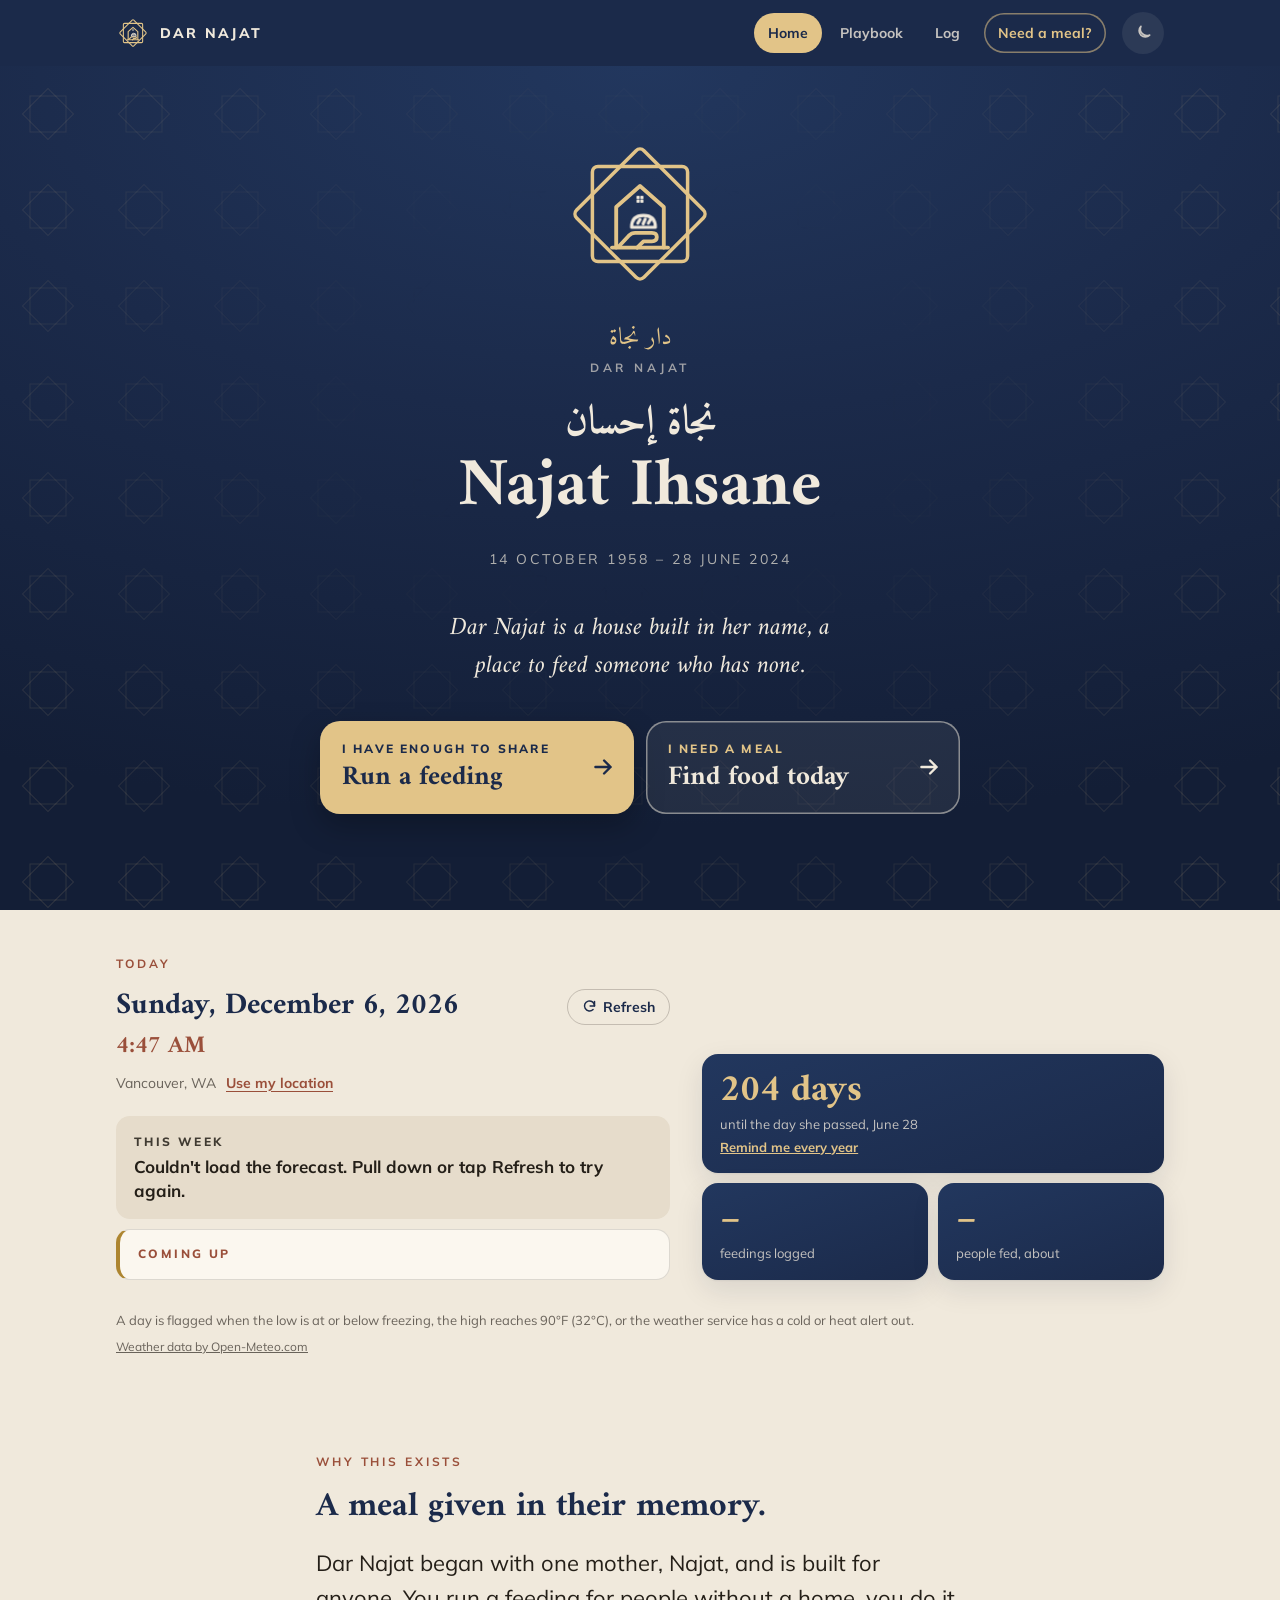
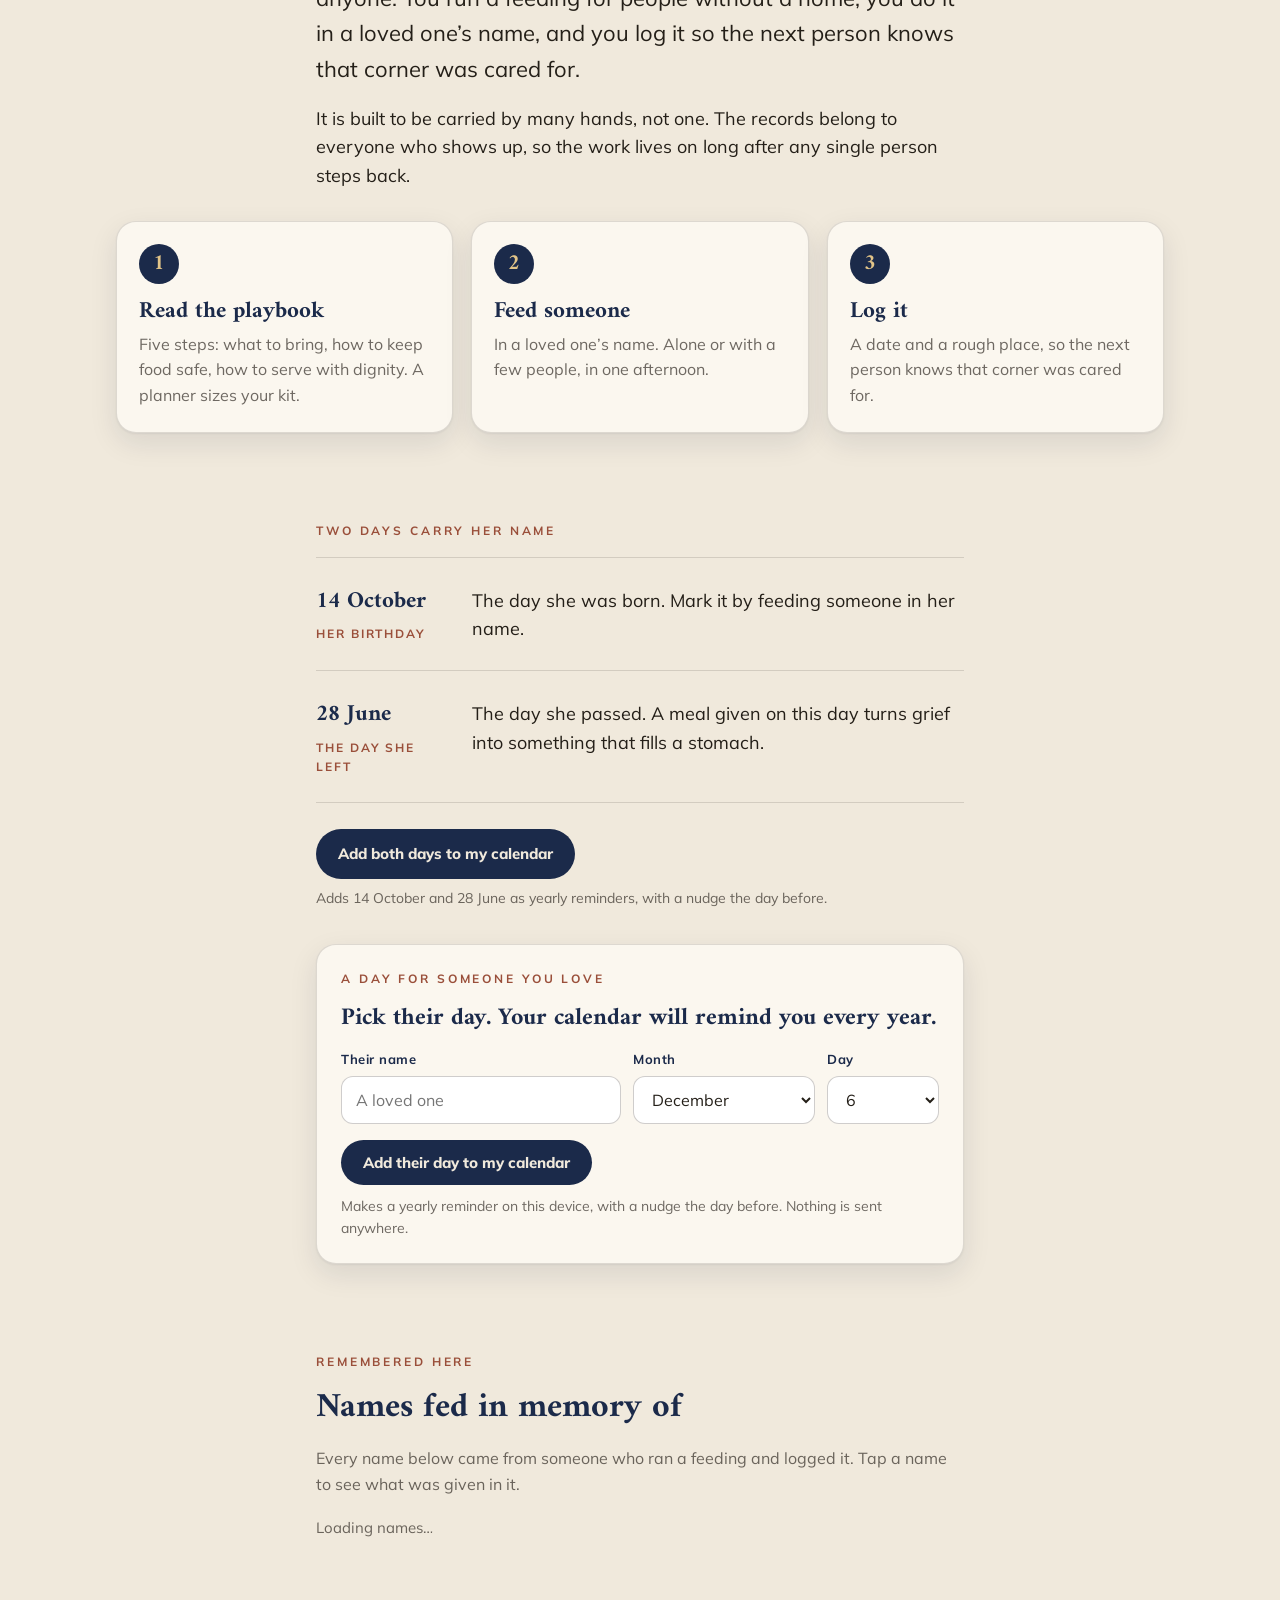
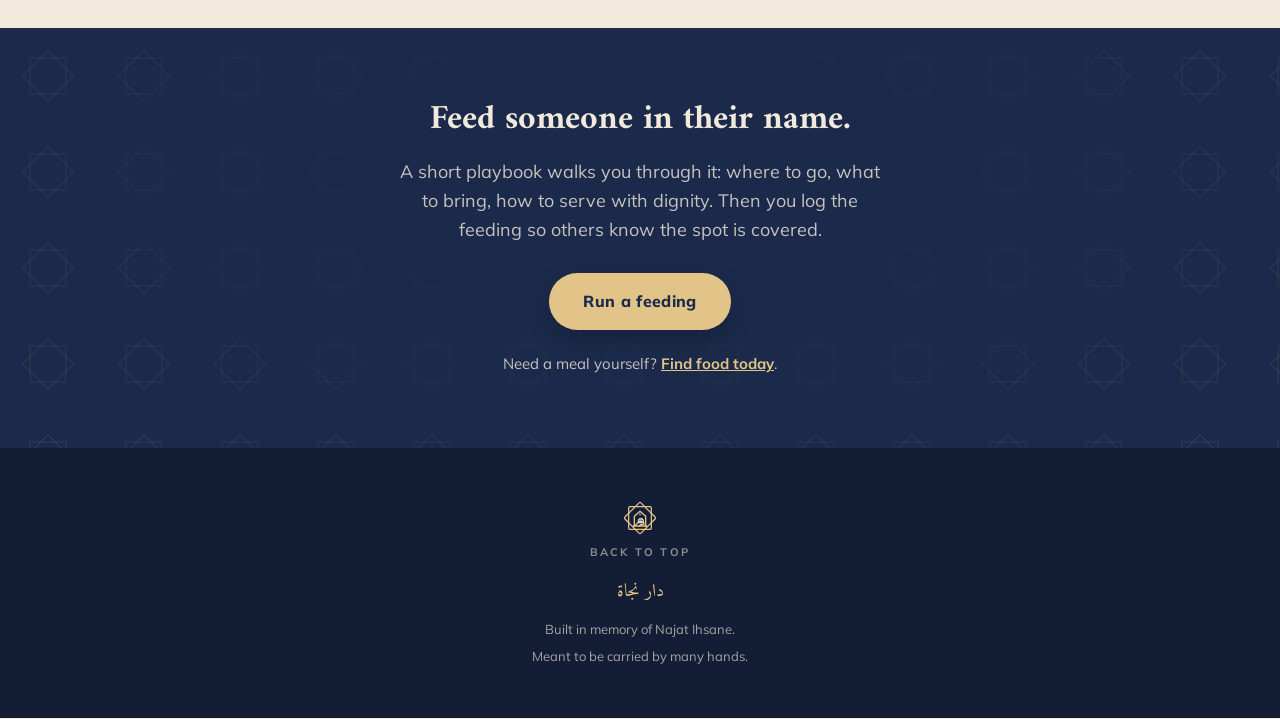
==== commit 3dbafd98: "Meals coming up, What would help most, and a Spanish Need a meal page - feeding_plans and feeding_ne" ====
--- a/index.html
+++ b/index.html
@@ -121,6 +121,10 @@
   .need .v { font-size: 17px; font-weight: 700; line-height: 1.4; }
   .need ul { margin: 6px 0 0; padding-left: 18px; font-size: 15px; font-weight: 600; }
 
+  .soon { margin: 10px 0 0; border-radius: 14px; padding: 14px 18px; display: grid; gap: 2px; text-decoration: none; background: var(--card); border: 1px solid var(--line); border-left: 4px solid var(--brass); color: var(--ink); }
+  .soon .k { font-size: 12px; font-weight: 800; letter-spacing: 0.2em; text-transform: uppercase; color: var(--accent); }
+  .soon .v { font-size: 16px; font-weight: 700; line-height: 1.4; }
+  .soon:focus-visible { outline: 3px solid var(--heading); outline-offset: 2px; }
   .days7 { display: grid; grid-template-columns: repeat(7, minmax(0, 1fr)); gap: 6px; margin: 16px 0 0; }
   .d { animation: rise 0.5s var(--ease) both; animation-delay: calc(var(--i, 0) * 45ms); border-radius: 12px; background: var(--card); border: 1px solid var(--line); padding: 10px 4px; text-align: center; display: grid; gap: 2px; font-variant-numeric: tabular-nums; }
   .d .dn { font-size: 12px; font-weight: 800; letter-spacing: 0.06em; text-transform: uppercase; color: var(--heading); }
@@ -342,6 +346,7 @@
             <span class="k">This week</span>
             <span class="v">Loading the forecast…</span>
           </div>
+          <a class="soon" id="soon" href="help.html#coming" hidden><span class="k">Coming up</span><span class="v" id="soon-v"></span></a>
         </div>
 
         <div class="today-wx">
@@ -460,6 +465,7 @@
   </footer>
 
   <script src="site.js"></script>
+  <script src="db.js"></script>
 
 
   <script>
@@ -768,9 +774,21 @@
       });
     }
 
+    // Planned feedings: one line, shown only when a neighbor has posted one.
+    async function refreshSoon() {
+      try {
+        var rows = await window.DN.plans(), a = $("soon");
+        a.hidden = !rows.length;
+        if (!rows.length) return;
+        var r = rows[0], W = window.DN.WORDS.en;
+        $("soon-v").textContent = (rows.length === 1 ? "1 feeding planned. " : rows.length + " feedings planned. Next: ") +
+          window.DN.dayLabel(r.plan_date, "en") + ", " + W.parts[r.part_of_day] + (r.city ? ", " + r.city : "") + ".";
+      } catch (e) {}
+    }
+
     async function refreshAll(force) {
       paintDate();
-      await Promise.all([refreshWeather(force), refreshCounts()]);
+      await Promise.all([refreshWeather(force), refreshCounts(), refreshSoon()]);
     }
 
     $("t-refresh").addEventListener("click", async function () {
--- a/site.css
+++ b/site.css
@@ -263,6 +263,46 @@
   ::view-transition-old(root), ::view-transition-new(root) { animation: none; }
 }
 
+/* Planned feedings, shared by the Need a meal pages, the log and the home page */
+.plans { list-style: none; margin: 0; padding: 0; display: grid; gap: 10px; }
+.plans li {
+  display: grid; gap: 2px; padding: 14px 18px; border-radius: 16px; background: var(--input); border: 1px solid var(--line);
+  border-left: 4px solid var(--brass); animation: plan-in 0.5s var(--ease) both; animation-delay: calc(var(--i, 0) * 60ms);
+}
+@keyframes plan-in { from { opacity: 0; transform: translateY(10px); } }
+.plans .pl-when { font-size: 0.95em; color: var(--muted); }
+.plans .pl-when b { font-family: var(--display); font-size: 1.3em; color: var(--heading); font-weight: 700; }
+.plans .pl-where { font-weight: 700; color: var(--ink); line-height: 1.35; overflow-wrap: anywhere; }
+
+/* "What would help most": tap chips and a tally of the answers */
+.chips { display: flex; flex-wrap: wrap; gap: 10px; }
+.chip-btn {
+  font-family: var(--body); font-size: 0.95em; font-weight: 700; color: var(--heading); cursor: pointer;
+  background: var(--input); border: 1.5px solid var(--line-strong); border-radius: 999px; padding: 12px 18px; min-height: 50px;
+  transition: transform 0.25s var(--ease), background 0.2s ease, color 0.2s ease, border-color 0.2s ease;
+}
+.chip-btn:active { transform: scale(0.95); }
+.chip-btn[aria-pressed="true"] { background: var(--navy); color: var(--gold); border-color: var(--navy); transform: scale(1.04); }
+html[data-theme="dark"] .chip-btn[aria-pressed="true"] { background: var(--gold); color: var(--navy); border-color: var(--gold); }
+.chip-btn:focus-visible, .send:focus-visible { outline: 3px solid var(--accent); outline-offset: 2px; }
+.chip-btn:disabled { opacity: 0.45; cursor: default; }
+.send {
+  margin-top: 16px; font-family: var(--body); font-weight: 800; font-size: 1em; color: var(--ivory); background: var(--navy);
+  border: 0; border-radius: 999px; padding: 15px 34px; min-height: 52px; cursor: pointer; transition: transform 0.25s var(--ease), opacity 0.2s ease;
+}
+html[data-theme="dark"] .send { background: var(--gold); color: var(--navy); }
+.send:disabled { opacity: 0.4; cursor: default; }
+.send:not(:disabled):active { transform: scale(0.97); }
+.tally { display: grid; gap: 10px; margin-top: 8px; }
+.tl-row { display: grid; grid-template-columns: minmax(0, 11em) 1fr auto; gap: 12px; align-items: center; font-size: 0.92em; }
+.tl-t { font-weight: 700; color: var(--heading); line-height: 1.25; }
+.tl-bar { height: 12px; border-radius: 999px; background: var(--card-2); overflow: hidden; }
+.tl-bar i { display: block; height: 100%; width: 0; border-radius: 999px; background: var(--accent); transition: width 0.9s var(--ease); }
+.tl-n { font-family: var(--display); font-weight: 700; font-size: 1.25em; color: var(--accent); min-width: 1.5em; text-align: right; font-variant-numeric: tabular-nums; }
+@media (max-width: 480px) { .tl-row { grid-template-columns: minmax(0, 8.5em) 1fr auto; gap: 10px; } }
+.tally-k { font-size: 0.68em; font-weight: 800; letter-spacing: 0.2em; text-transform: uppercase; color: var(--accent); margin: 18px 0 0; }
+@media (prefers-reduced-motion: reduce) { .plans li { animation: none; } .tl-bar i, .chip-btn, .send { transition: none; } }
+
 /* Pull to refresh. Turns off the browser's own pull so ours runs everywhere,
    including when the site is installed to the home screen. */
 html, body { overscroll-behavior-y: contain; }
